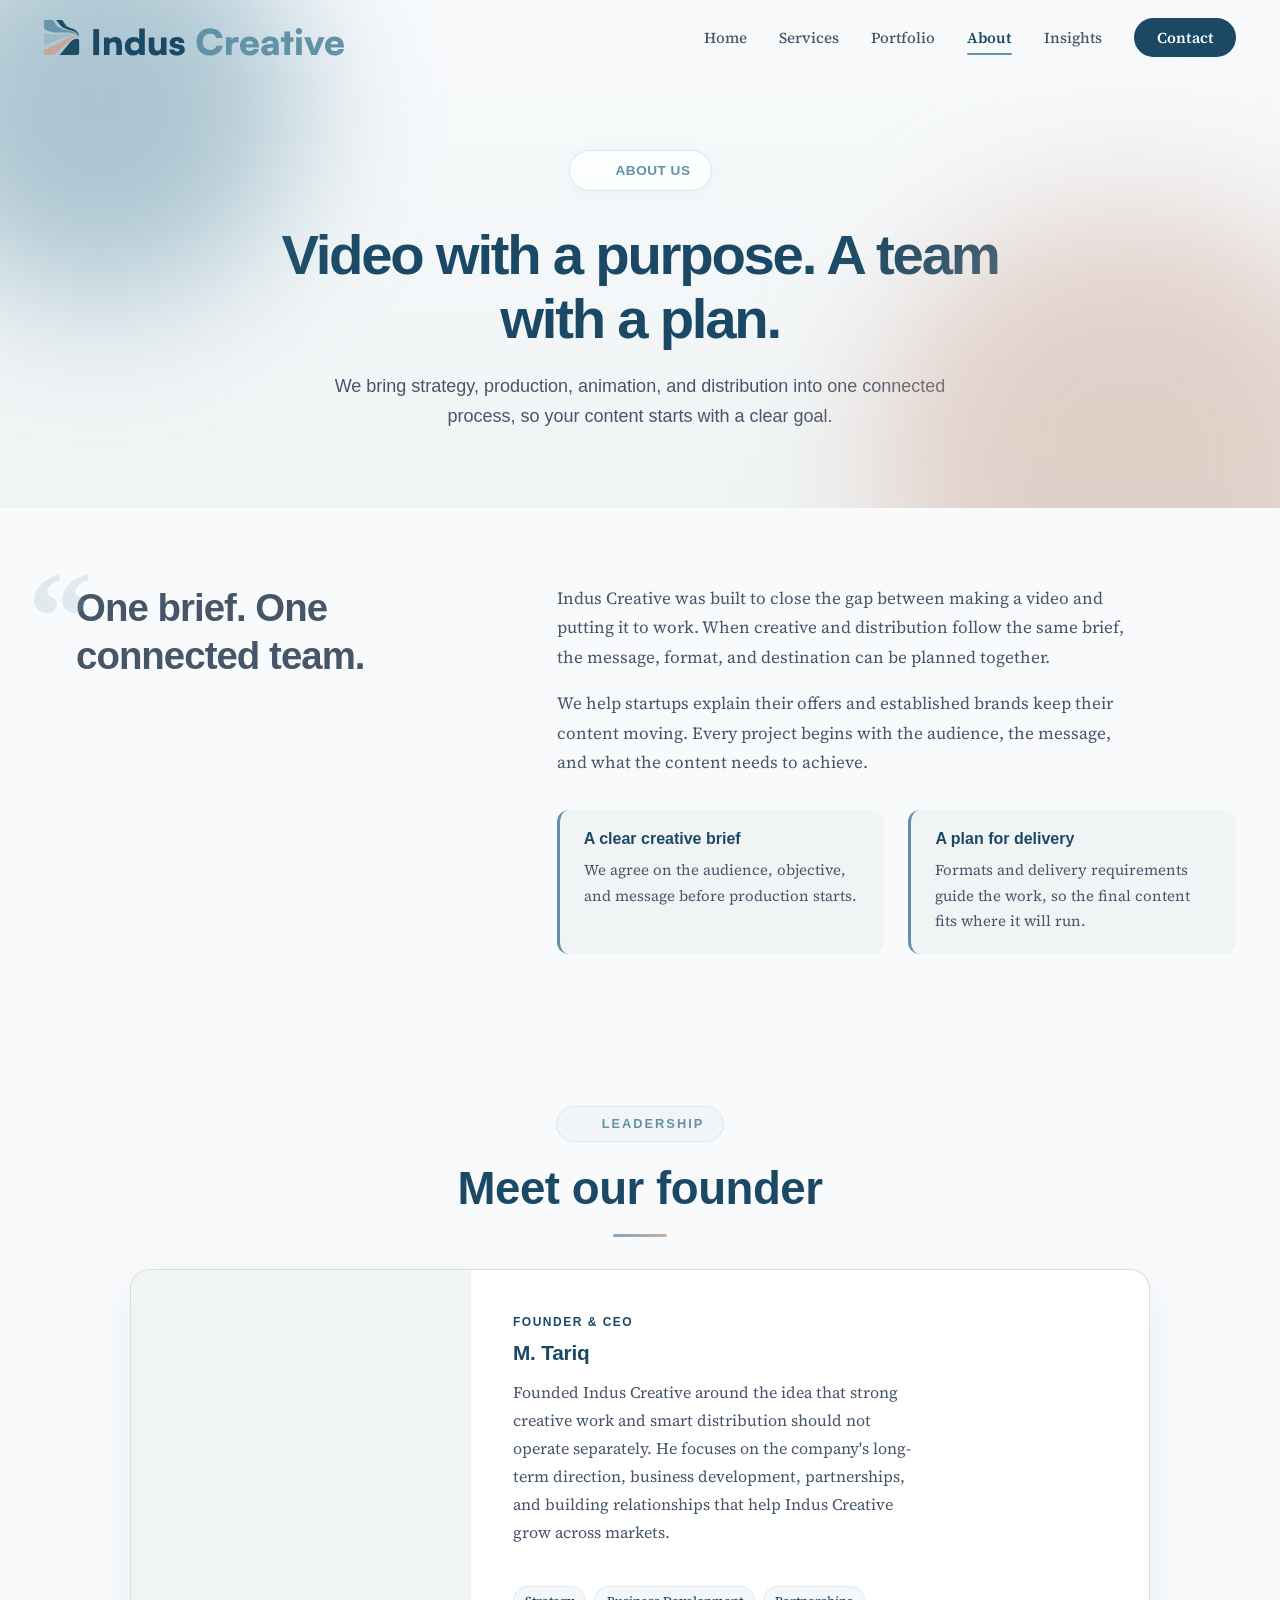
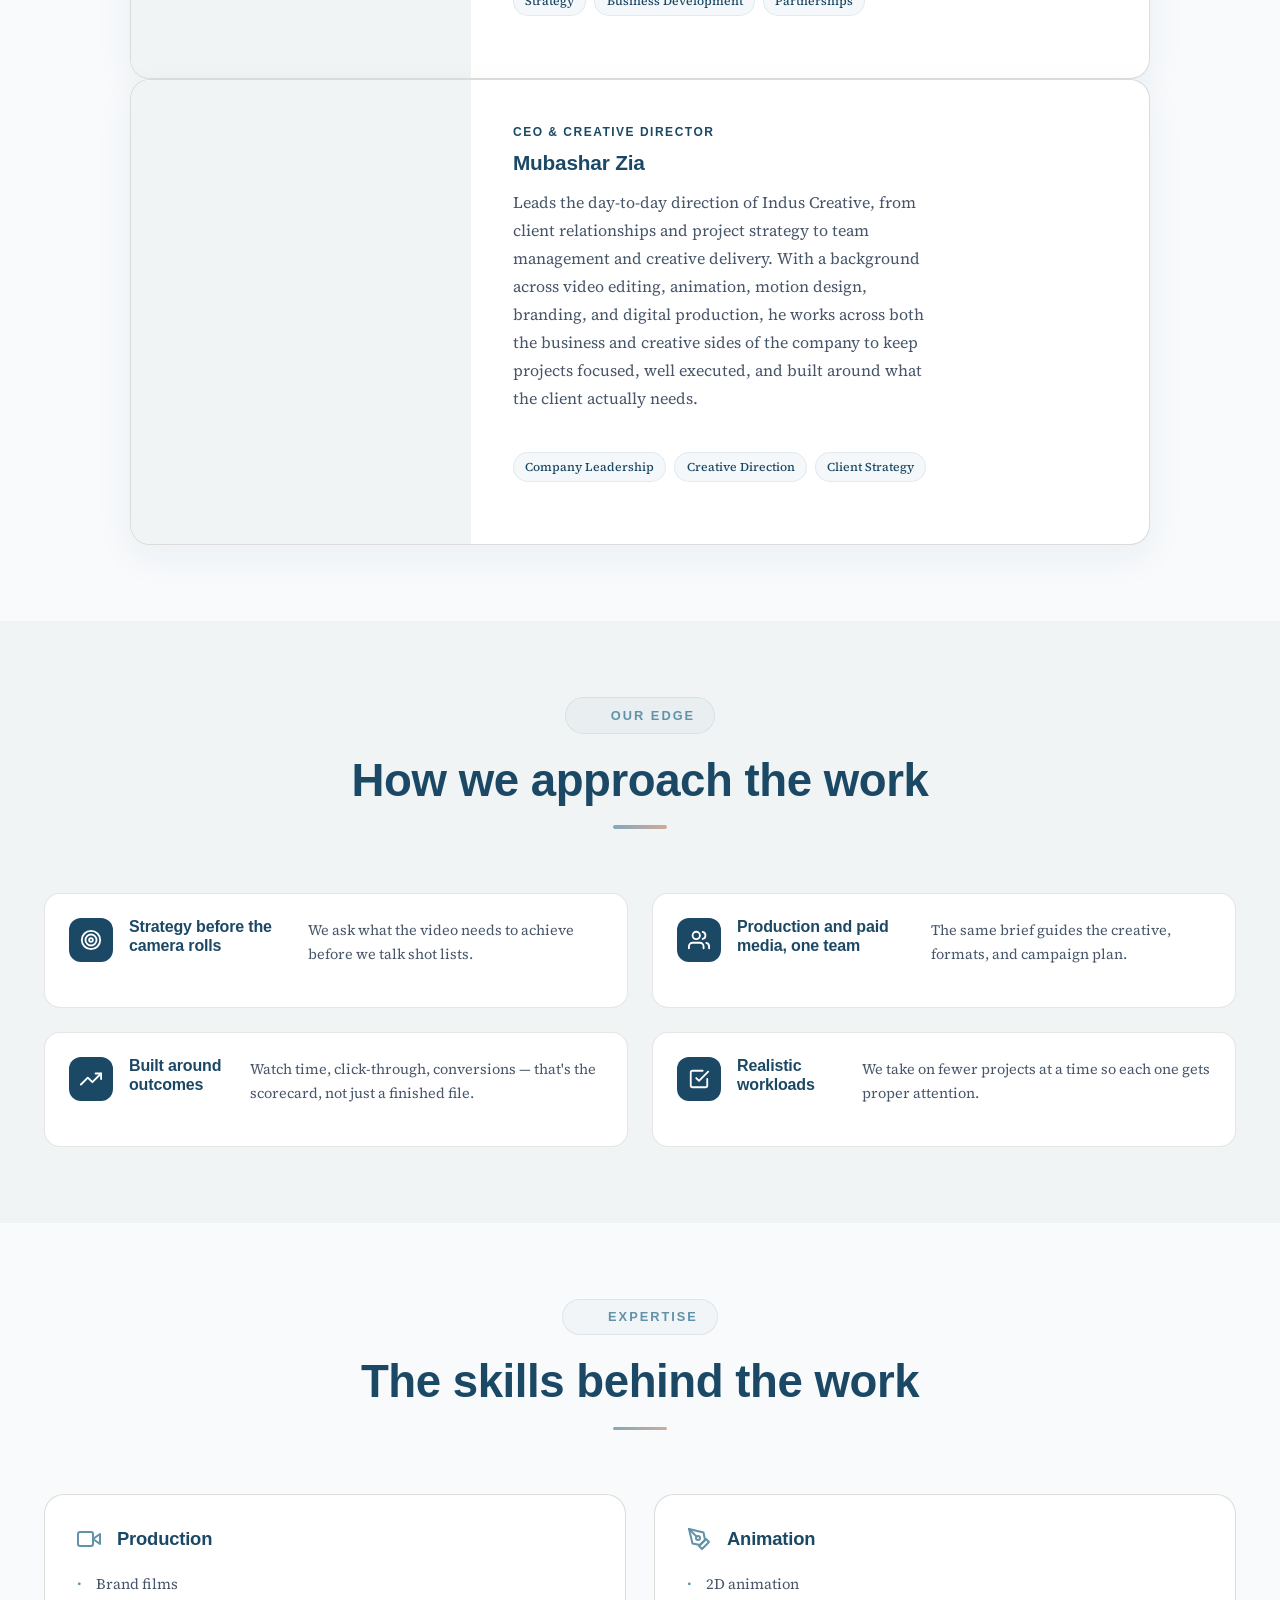
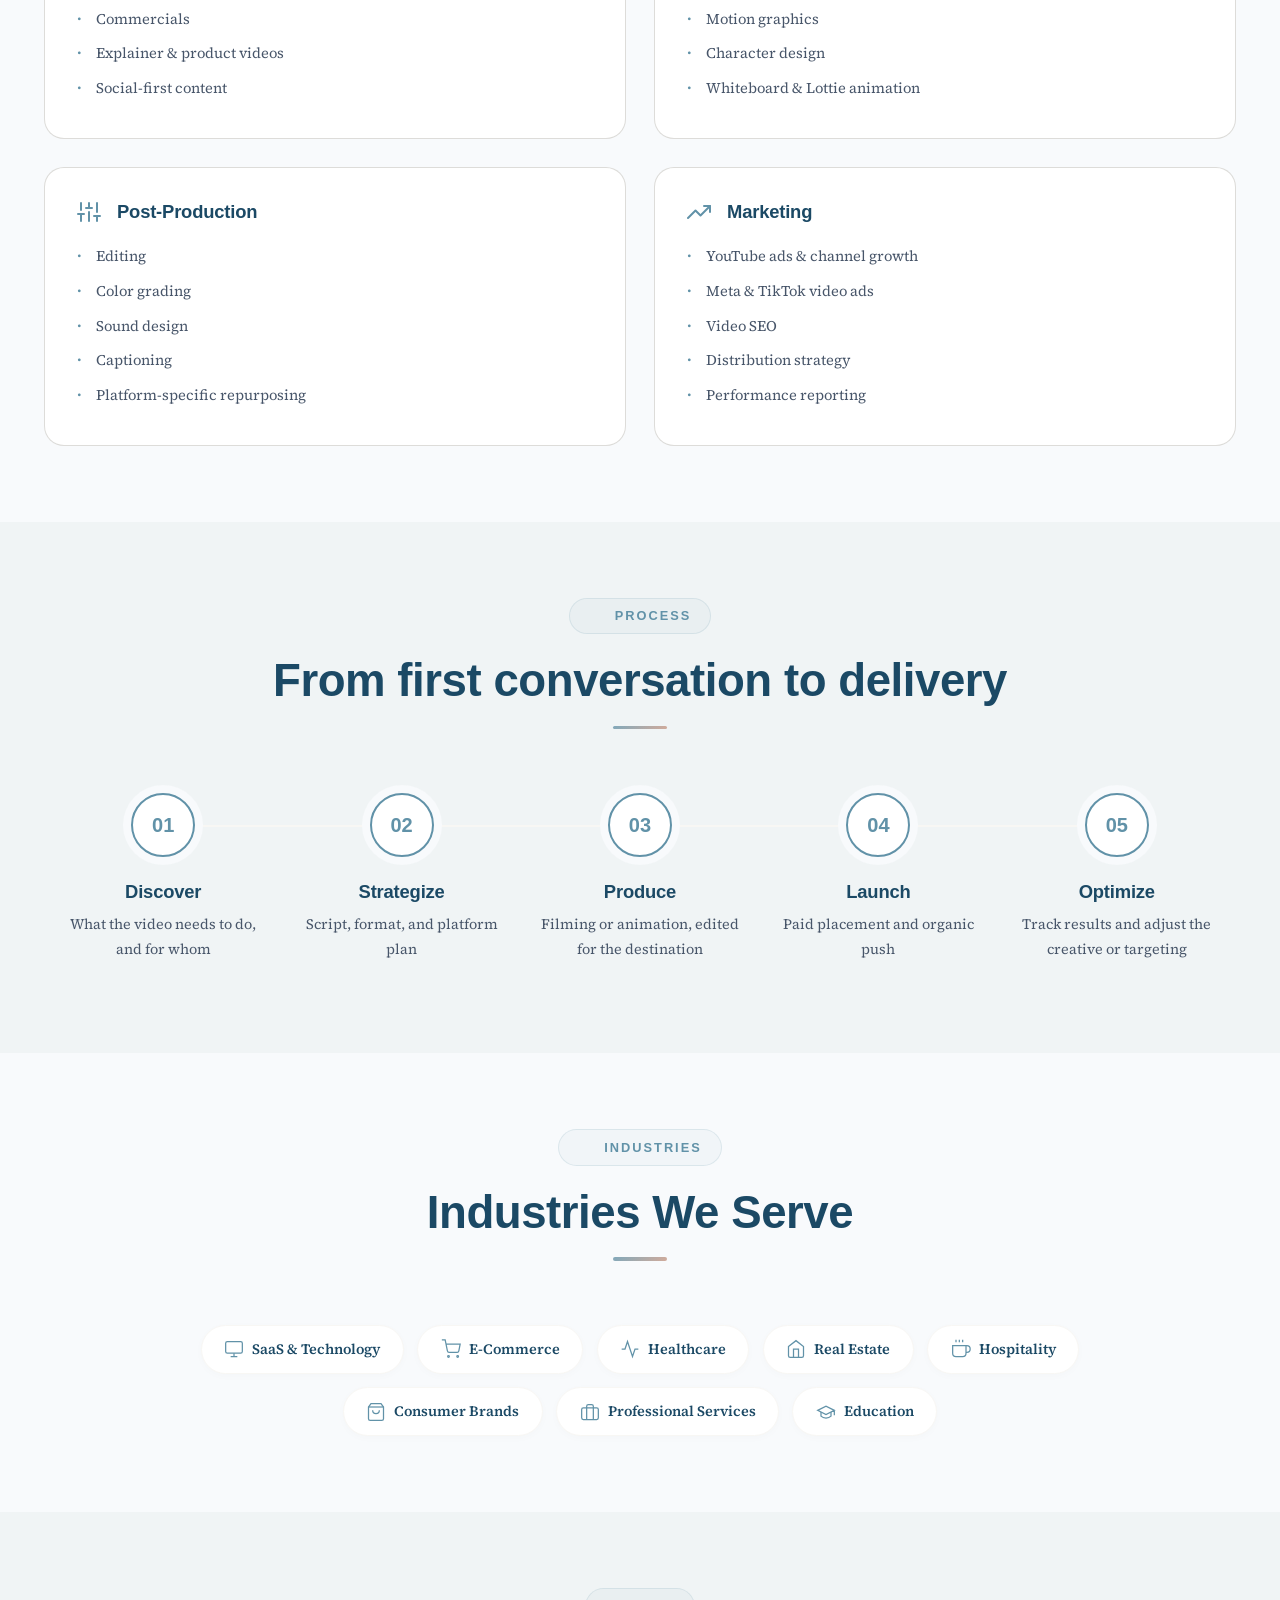
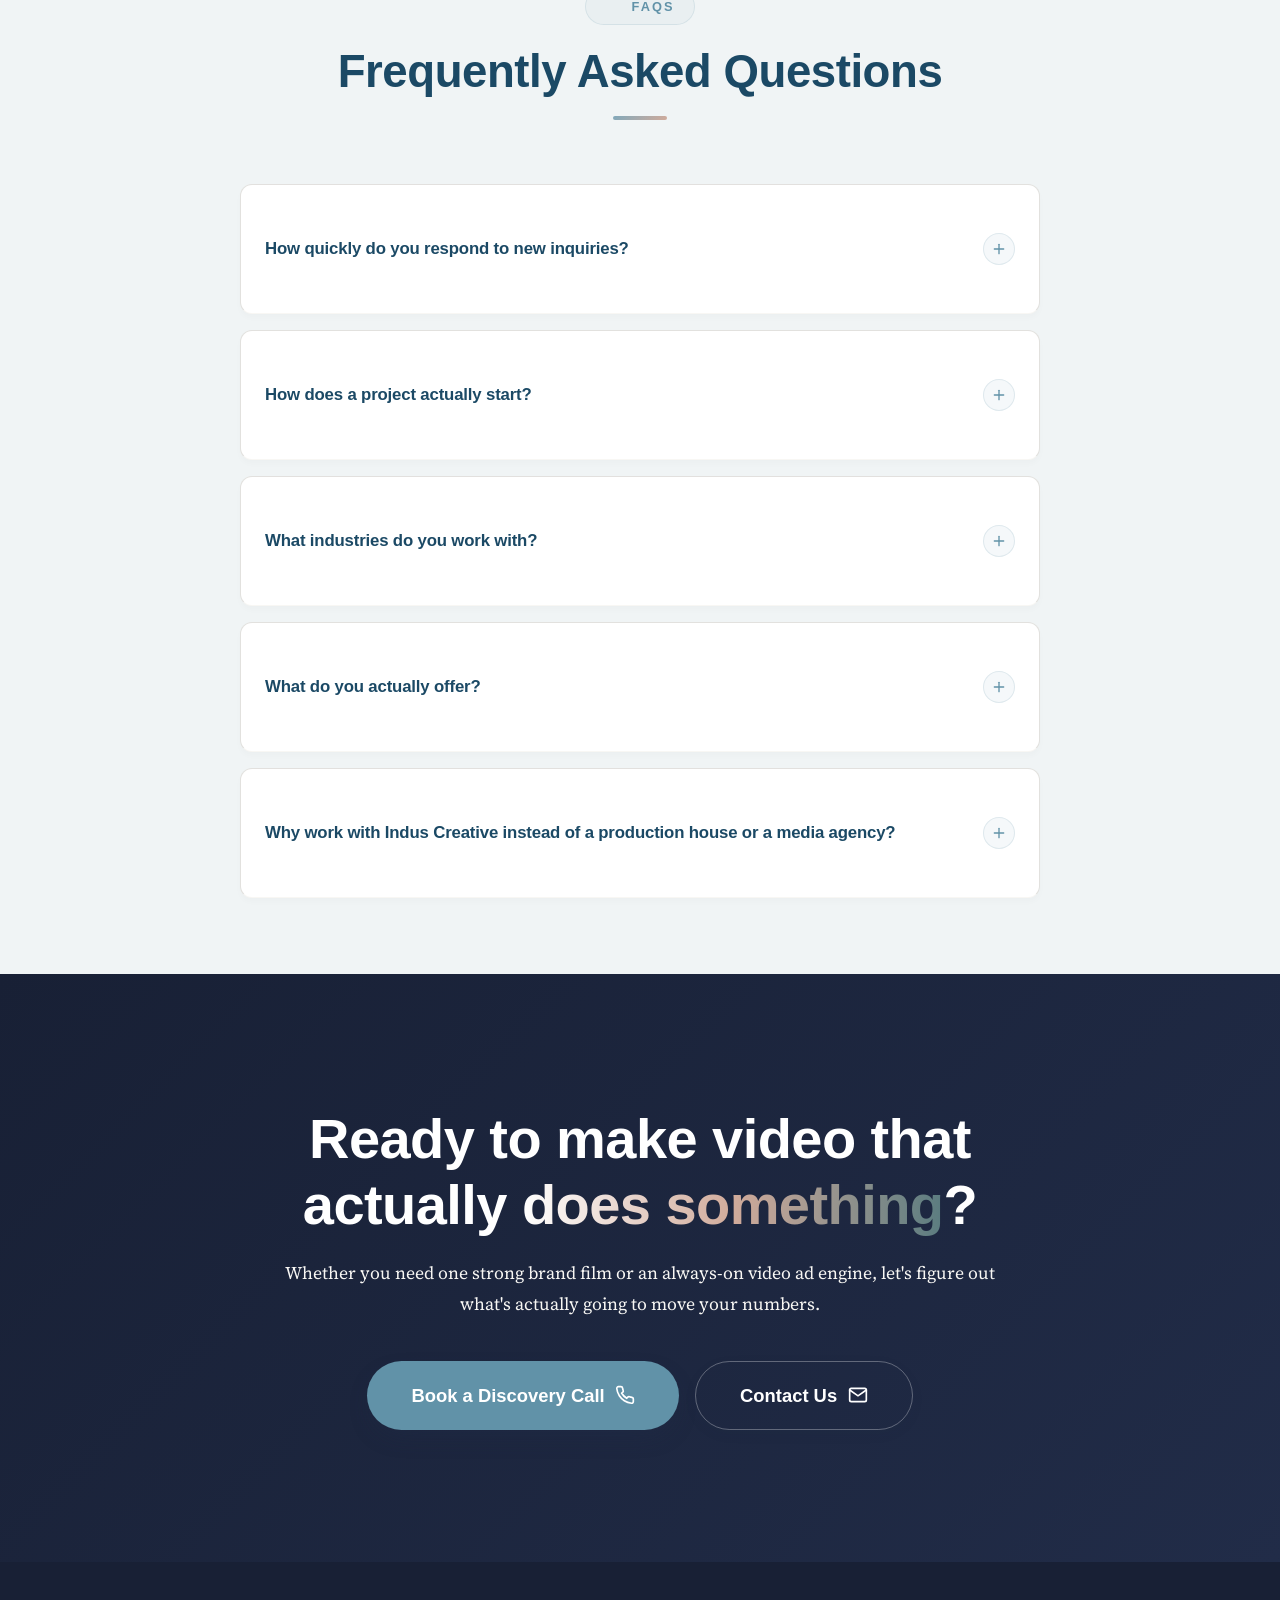
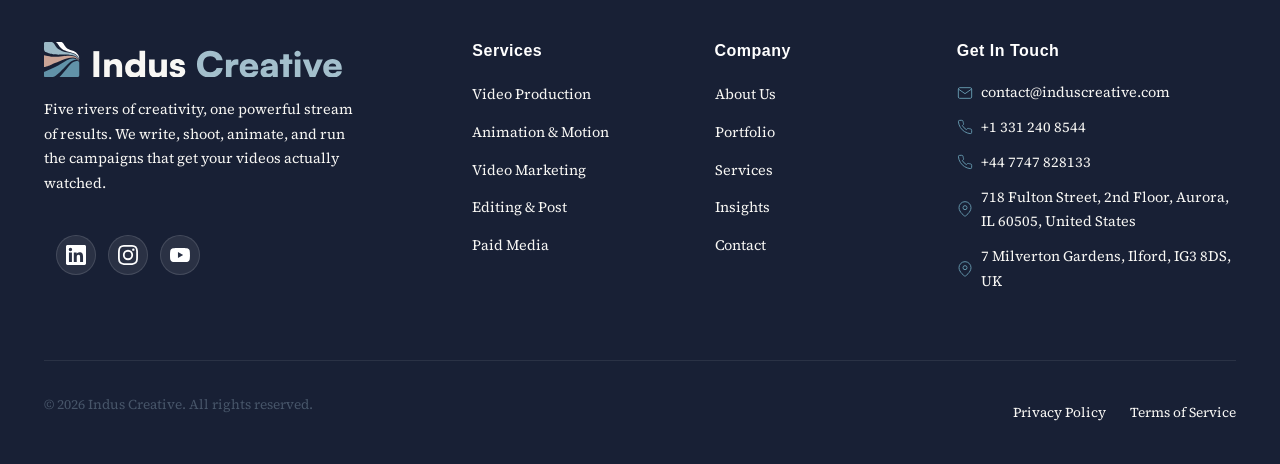
==== AboutIndus.html @ 74a6c064 "Add CEO Mubashar Zia's profile to AboutIndus.html Added a team card for CEO Mubashar Zia with bio an" ====
<!DOCTYPE html>
<html lang="en">
<head>
    <meta charset="UTF-8">
    <meta name="viewport" content="width=device-width, initial-scale=1.0">
    <title>About Us | Indus Creative — Video Marketing Agency</title>
    <meta name="description" content="Meet Indus Creative: the people, approach, and skills behind our video production, animation, and marketing work for global brands.">
    <meta name="robots" content="index, follow">
    <meta property="og:title" content="About Us | Indus Creative — Video Marketing Agency">
    <meta property="og:description" content="Meet Indus Creative: the people, approach, and skills behind our video production, animation, and marketing work for global brands.">
    <meta property="og:type" content="website">
    <meta name="twitter:card" content="summary_large_image">
    <link rel="icon" type="image/svg+xml" href="data:image/svg+xml,%3Csvg id='Layer_2' data-name='Layer 2' xmlns='http://www.w3.org/2000/svg' viewBox='0 0 248 248'%3E%3Cg id='Layer_1-2' data-name='Layer 1'%3E%3Cg%3E%3Cpath d='M0,9.13C0,4.09,4.09,0,9.13,0h44.01s3.26,0,5.81,1.12c4.31,1.89,10.58,6.33,16.79,17.61,6.26,11.37,16.33,23.44,24.46,29.77,7.7,6,37.7,21,69.26,25.3,37.83,6.13,46.91,12.01,56.93,20.25,13.7,11.25,19.37,25.92,21.6,37.39,0,0-9.47-20.86-22.38-28.98s-35.02-11.84-48.03-13.11c-13.01-1.27-65.76-.55-65.76-.55,0,0-25.23,1.12-47.36-2.35-6.67-1.05-20.48-3.49-31.46-7.19-10.87-3.66-14.67-5.46-19.96-8.4-1.87-1.04-12.67-6.46-13.04-18.59V9.13Z' fill='%236795ac'/%3E%3Cpath d='M0,93.11s45.81,11.74,74.77,11.48,82.7-7.83,92.87-7.83,32.35-1.04,53.22,7.83c13.77,5.86,26.44,28.03,27.15,30.9,0,0-17.82-28.03-44.82-26.86s-36.39,4.24-55.17,11.41c-18.78,7.17-96.59,39.46-96.59,39.46,0,0-32.66,13.83-51.42,17.22v-83.61Z' fill='%239bb9c6'/%3E%3Cpath d='M0,210.76s81.29-32.35,113.9-54c32.61-21.65,64.96-38.35,85.04-40.7,20.09-2.35,37.6,8.66,49.06,22.16,0,0-14.36-13.62-28.71-12.48-14.35,1.14-33.52,13.79-44.87,24.23-11.35,10.43-60.78,62.35-75.91,74.09-15.13,11.74-23.73,23.93-50.87,23.93H9.34c-5.16,0-9.34-4.18-9.34-9.34v-27.9Z' fill='%23caa496'/%3E%3Cpath d='M107.9,248h125.84c7.87,0,14.26-6.38,14.26-14.26v-81.68s0-5.39-.33-7.39c-.28-1.7-.73-3.46-1.52-4.84-3.1-4.99-8.58-7.05-17.74-6.55-17.22.78-34.7,14.35-46.7,28.17s-36.52,44.87-50.61,60.26c-14.09,15.39-23.22,26.28-23.22,26.28Z' fill='%231f4b65'/%3E%3Cpath d='M82.87,0h38.85s2.69,0,4.73.97c2.9,1.37,6.88,4.49,11.18,11.53,8.61,14.09,14.35,23.74,21.65,29.48,7.3,5.74,20.74,12.78,37.57,18.52,16.83,5.74,26.22,10.57,36.78,21.65,9.36,9.82,14.36,21.27,14.36,37.3,0,0-3.18-9.92-10.91-19.7-2.87-3.64-8.57-9.54-12.43-12.1-8.89-5.9-7.51-5.06-11.91-6.96-4.98-2.15-11.94-4.16-16.28-5.33-4.58-1.23-13.93-3.01-24.39-6.26-8.21-2.55-17.35-5.5-23.74-8.61-7.45-3.63-24.26-10-37.7-27.5C97.2,15.5,94.09,7.94,82.87,0Z' fill='%231f4b65'/%3E%3C/g%3E%3C/g%3E%3C/svg%3E">    <link rel="preconnect" href="https://fonts.googleapis.com">
    <link rel="preconnect" href="https://fonts.googleapis.com">
    <link rel="preconnect" href="https://fonts.gstatic.com" crossorigin>
    <link href="https://fonts.googleapis.com/css2?family=Source+Serif+4:ital,opsz,wght@0,8..60,200..900;1,8..60,200..900&display=swap" rel="stylesheet">    
    <link href="https://api.fontshare.com/v2/css?f[]=satoshi@400,500,700,900&display=swap" rel="stylesheet">
    <link rel="stylesheet" href="style.css">
</head>
<body class="ic-brand ic-page-aboutindus">

    <!-- ═══════════════════════════════════════════ NAVBAR ═══════════════════════════════════════════ -->
    <nav class="navbar" id="navbar">
        <div class="nav-container">
                    <div class="logo-container">
            <a href="https://induscreative.com" class="nav-logo" id="nav-logo">
<?xml version="1.0" encoding="UTF-8"?>
<svg id="Layer_2" data-name="Layer 2" xmlns="http://www.w3.org/2000/svg" viewBox="0 0 1254.74 148.85" style=" width: 100%"; >
  <g id="Layer_1-2" data-name="Layer 1">
    <g>
      <g>
        <path d="M230.35,146.9h-24.48V38.12h24.48v108.78Z" fill="#1b4965"/>
        <path d="M250.75,146.9v-73.5h21.91l1.51,7.64c4.68-6.32,13.3-10,23.12-10,17.98,0,28.41,11.17,28.41,30.43v45.42h-23.27v-39.98c0-9.26-5.29-15.29-13.3-15.29-9.22,0-15.11,5.88-15.11,14.99v40.28h-23.27Z" fill="#1b4965"/>
        <path d="M338.24,110.59c0-23.37,14.36-39.54,37.32-39.54,9.37,0,18.28,3.67,22.67,9.11v-44.1h23.27v110.84h-21.91l-1.21-9.41c-4.08,6.76-13.45,11.32-24.33,11.32-21.76,0-35.81-14.99-35.81-38.22ZM398.08,109.71c0-11.03-7.56-18.38-18.44-18.38s-17.98,7.5-17.98,18.38,6.95,18.38,17.98,18.38,18.44-7.35,18.44-18.38Z" fill="#1b4965"/>
        <path d="M512.47,73.4v73.5h-21.91l-1.51-8.23c-4.68,6.03-14.05,10.14-23.12,10.14-17.23,0-27.8-11.17-27.8-29.25v-46.16h23.27v37.93c0,12.05,4.23,17.35,13.75,17.35s14.05-5,14.05-17.05v-38.22h23.27Z" fill="#1b4965"/>
        <path d="M545.11,123.67c.3,5.15,4.23,8.23,11.33,8.23s10.58-2.5,10.58-6.32c0-2.21-1.21-4.56-6.8-5.73l-13.9-2.94c-13.9-2.94-20.7-8.82-20.7-21.76,0-15.29,13.45-24.11,31.58-24.11s29.77,10,29.77,24.84h-22.06c0-5-3.17-8.38-8.76-8.38-5.29,0-8.61,2.65-8.61,6.62,0,3.38,2.87,5.29,8.16,6.47l14.05,2.94c12.39,2.65,19.19,8.23,19.19,19.99,0,15.73-13.75,25.28-33.39,25.28s-32.49-10.29-32.49-25.14h22.06Z" fill="#1b4965"/>
        <path d="M637.86,91.51c0-34.67,22.68-57.49,56.78-57.49,28.54,0,49.07,15.91,52.62,40.83h-26.38c-3.39-11.11-13.12-17.41-26.85-17.41-18.52,0-29.78,12.76-29.78,33.92s11.42,33.92,29.78,33.92c14.04,0,24.38-6.75,27.46-17.71h25.92c-4.01,24.77-25.3,41.13-53.85,41.13-34.25,0-55.7-22.06-55.7-57.19Z" fill="#6192a8"/>
        <path d="M814.22,93.61h-7.56c-13.58,0-21.76,5.85-21.76,20.71v32.57h-23.76v-74.9h22.37l1.23,11.11c3.24-7.35,10.03-12.31,20.37-12.31,2.78,0,5.86.3,9.1,1.05v21.76Z" fill="#6192a8"/>
        <path d="M819.77,109.22c0-23.42,16.2-39.78,39.5-39.78s39.35,15.46,39.35,39.93v5.85l-56.01.3c1.39,9.91,7.1,14.56,17.59,14.56,8.95,0,15.28-3.15,16.97-8.56h21.76c-2.78,16.66-18.05,27.32-39.19,27.32-23.3,0-39.96-16.51-39.96-39.63ZM842.92,101.27h32.09c0-7.96-6.02-13.06-15.58-13.06s-14.66,4.05-16.51,13.06Z" fill="#6192a8"/>
        <path d="M908.65,124.83c0-13.81,10.03-22.37,28.54-23.72l21.6-1.65v-1.2c0-7.35-4.63-11.26-13.12-11.26-10.03,0-15.43,3.75-15.43,10.51h-19.75c0-16.96,14.35-28.07,36.41-28.07s35.03,12.16,35.03,33.62v43.83h-20.98l-1.54-9.91c-2.47,6.9-12.65,11.86-24.22,11.86-16.36,0-26.54-9.31-26.54-24.02ZM958.95,118.83v-4.05l-12.04,1.05c-10.34.9-14.04,3.15-14.04,7.96,0,5.4,3.39,7.96,10.65,7.96,9.1,0,15.43-4.35,15.43-12.91Z" fill="#6192a8"/>
        <path d="M1005.55,146.9v-55.84h-14.66v-19.21h14.66v-23.27h23.76v23.27h14.66v19.21h-14.66v55.84h-23.76Z" fill="#6192a8"/>
        <path d="M1052.76,46.93c0-7.36,6.02-13.06,13.58-13.06s13.42,5.7,13.42,13.06-6.02,13.21-13.42,13.21-13.58-5.85-13.58-13.21ZM1054.62,71.85h23.76v75.05h-23.76v-75.05Z" fill="#6192a8"/>
        <path d="M1088.1,71.85h25.61l9.41,26.27c3.86,10.96,6.94,20.41,7.56,23.87.93-4.35,4.32-14.11,8.18-23.87l10.34-26.27h24.69l-32.25,75.05h-23.45l-30.09-75.05Z" fill="#6192a8"/>
        <path d="M1175.58,109.22c0-23.42,16.2-39.78,39.5-39.78s39.35,15.46,39.35,39.93v5.85l-56.01.3c1.39,9.91,7.1,14.56,17.59,14.56,8.95,0,15.28-3.15,16.97-8.56h21.76c-2.78,16.66-18.05,27.32-39.19,27.32-23.3,0-39.96-16.51-39.96-39.63ZM1198.73,101.27h32.09c0-7.96-6.02-13.06-15.58-13.06s-14.66,4.05-16.51,13.06Z" fill="#6192a8"/>
      </g>
      <g>
        <path d="M0,5.41C0,2.42,2.42,0,5.41,0h26.07s1.93,0,3.44.66c2.55,1.12,6.27,3.75,9.94,10.43,3.71,6.74,9.67,13.88,14.49,17.63,4.56,3.55,22.33,12.44,41.02,14.99,22.41,3.63,27.78,7.12,33.72,11.99,8.11,6.66,11.47,15.36,12.8,22.15,0,0-5.61-12.35-13.26-17.16-7.65-4.81-20.74-7.01-28.45-7.76s-38.95-.33-38.95-.33c0,0-14.95.66-28.05-1.39-3.95-.62-12.13-2.07-18.64-4.26-6.44-2.17-8.69-3.23-11.82-4.98-1.11-.62-7.51-3.82-7.72-11.01V5.41Z" fill="#6795ac"/>
        <path d="M0,55.15s27.13,6.95,44.29,6.8c17.15-.15,48.98-4.64,55.01-4.64s19.16-.62,31.52,4.64c8.16,3.47,15.66,16.6,16.08,18.3,0,0-10.56-16.6-26.55-15.91-15.99.7-21.56,2.51-32.68,6.76-11.13,4.25-57.21,23.37-57.21,23.37,0,0-19.35,8.19-30.46,10.2v-49.52Z" fill="#9bb9c6"/>
        <path d="M0,124.84s48.15-19.16,67.46-31.99c19.31-12.83,38.48-22.71,50.37-24.1,11.9-1.39,22.27,5.13,29.06,13.13,0,0-8.51-8.07-17.01-7.39-8.5.68-19.86,8.17-26.58,14.35-6.72,6.18-36,36.93-44.97,43.88-8.96,6.95-14.05,14.18-30.13,14.18H5.53c-3.06,0-5.53-2.48-5.53-5.53v-16.53Z" fill="#caa496"/>
        <path d="M63.91,146.9h74.54c4.66,0,8.45-3.78,8.45-8.45v-48.38s0-3.19-.19-4.37c-.16-1.01-.44-2.05-.9-2.87-1.83-2.96-5.08-4.18-10.51-3.88-10.2.46-20.55,8.5-27.66,16.69-7.11,8.19-21.63,26.58-29.98,35.69-8.34,9.12-13.75,15.57-13.75,15.57Z" fill="#1f4b65"/>
        <path d="M49.09,0h23.01s1.59,0,2.8.57c1.72.81,4.08,2.66,6.63,6.83,5.1,8.34,8.5,14.06,12.83,17.46,4.33,3.4,12.28,7.57,22.25,10.97,9.97,3.4,15.53,6.26,21.79,12.83,5.54,5.82,8.51,12.6,8.51,22.1,0,0-1.88-5.88-6.46-11.67-1.7-2.15-5.08-5.65-7.37-7.17-5.27-3.49-4.45-3-7.06-4.12-2.95-1.27-7.07-2.47-9.64-3.16-2.72-.73-8.25-1.78-14.45-3.71-4.86-1.51-10.28-3.26-14.06-5.1-4.41-2.15-14.37-5.92-22.33-16.29-7.96-10.37-9.8-14.84-16.45-19.55Z" fill="#1f4b65"/>
      </g>
    </g>
  </g>
</svg>
</div>
            <ul class="nav-links" id="nav-links">
                <li><a href="./" class="nav-link">Home</a></li>
                <li><a href="./Services" class="nav-link">Services</a></li>
                <li><a href="./Portfolio" class="nav-link">Portfolio</a></li>
                <li><a href="./aboutIndus" class="nav-link active">About</a></li>
                <li><a href="./insights" class="nav-link">Insights</a></li>
                <li><a href="./Contact" class="nav-link nav-link-cta">Contact</a></li>
            </ul>
            <button class="hamburger" id="hamburger" aria-label="Toggle navigation menu">
                <span></span>
                <span></span>
                <span></span>
            </button>
        </div>
    </nav>

 <!-- ═══════════════════════════════════════════ PAGE HERO ═══════════════════════════════════════════ -->
    <section class="page-hero">
        <div class="page-hero-orb"></div>
        <div class="page-hero-orb"></div>
        <div class="container animate-on-scroll fade-in-up">
            <div class="hero-badge">
                <span class="badge-dot"></span>
                About Us
            </div>
            <h1 class="hero-title">
                Video with a purpose. A team with a plan.
            </h1>
            <p class="about-intro">We bring strategy, production, animation, and distribution into one connected process, so your content starts with a clear goal.</p>
        </div>
    </section>

    <!-- ═══════════════════════════════════════════ ORIGIN STORY ═══════════════════════════════════════════ -->
    <section class="content-section animate-on-scroll fade-in-up">
        <div class="container">
            <div class="about-story-grid">
                <div class="about-pull-quote">
                    <span class="pull-quote-mark">&ldquo;</span>
                    <p>One brief. One connected team.</p>
                </div>
                <div class="about-story">
                    <p>Indus Creative was built to close the gap between making a video and putting it to work. When creative and distribution follow the same brief, the message, format, and destination can be planned together.</p>
                    <p>We help startups explain their offers and established brands keep their content moving. Every project begins with the audience, the message, and what the content needs to achieve.</p>
                    <div class="about-goals">
                        <div class="about-goal-item">
                            <h4>A clear creative brief</h4>
                            <p>We agree on the audience, objective, and message before production starts.</p>
                        </div>
                        <div class="about-goal-item">
                            <h4>A plan for delivery</h4>
                            <p>Formats and delivery requirements guide the work, so the final content fits where it will run.</p>
                        </div>
                    </div>
                </div>
            </div>
        </div>
    </section>
<!-- ═══════════════════════════════════════════ TEAM SECTION ═══════════════════════════════════════════ -->
    <section class="content-section about-leadership">
        <div class="container animate-on-scroll fade-in-up">
            <div class="section-header"><div class="section-tag">Leadership</div>
            <h2 class="section-title">Meet our founder</h2></div>
            
            <div class="team-grid">
                <!--FOUNDER -->
                <div class="team-card team-card--featured animate-on-scroll fade-in-up">
                    <div class="team-card-photo" style=" background-position: center; background-image: url('https://qfsv6teep8cemfyl.public.blob.vercel-storage.com/Tariq.jpeg'); background-size: cover;">
                    </div>
                    <div class="team-card-body">
                        <div class="team-card-role">Founder & CEO</div>
                        <h3 class="team-card-name">M. Tariq</h3>
                        <p class="team-card-bio">Founded Indus Creative around the idea that strong creative work and smart distribution should not operate separately. He focuses on the company's long-term direction, business development, partnerships, and building relationships that help Indus Creative grow across markets.</p>
                        <div class="team-card-tags">
                            <span class="team-card-tag">Strategy</span>
                            <span class="team-card-tag">Business Development</span>
                            <span class="team-card-tag">Partnerships</span>
                        </div>
                    </div>
                </div>
            </div>
                        <div class="team-grid">
                <!--CEO -->
                <div class="team-card team-card--featured animate-on-scroll fade-in-up">
                    <div class="team-card-photo" style=" background-position: center; background-image: url('https://t0mcq6mtlpjkioym.public.blob.vercel-storage.com/mubi%20profile%203.jpg.jpeg'); background-size: cover;">
                    </div>
                    <div class="team-card-body">
                        <div class="team-card-role">CEO & Creative Director</div>
                        <h3 class="team-card-name">Mubashar Zia</h3>
                        <p class="team-card-bio">Leads the day-to-day direction of Indus Creative, from client relationships and project strategy to team management and creative delivery. With a background across video editing, animation, motion design, branding, and digital production, he works across both the business and creative sides of the company to keep projects focused, well executed, and built around what the client actually needs.</p>
                        <div class="team-card-tags">
                            <span class="team-card-tag">Company Leadership</span>
                            <span class="team-card-tag">Creative Direction</span>
                            <span class="team-card-tag">Client Strategy</span>
                        </div>
                    </div>
                </div>
            </div>
        </div>
    </section>
    <!-- ═══════════════════════════════════════════ WHAT SETS US APART ═══════════════════════════════════════════ -->
    <section class="content-section content-section--alt animate-on-scroll fade-in-up">
        <div class="container">
            <div class="section-header">
                <span class="section-tag">Our Edge</span>
                <h2 class="section-title">How we approach the work</h2>
            </div>
            <div class="diff-grid">
                <div class="diff-item">
                    <div class="diff-icon">
                        <svg width="22" height="22" viewBox="0 0 24 24" fill="none" stroke="#fff" stroke-width="2" stroke-linecap="round" stroke-linejoin="round">
                            <circle cx="12" cy="12" r="10"/><circle cx="12" cy="12" r="6"/><circle cx="12" cy="12" r="2"/>
                        </svg>
                    </div>
                    <h3 class="diff-title">Strategy before the camera rolls</h3>
                    <p class="diff-desc">We ask what the video needs to achieve before we talk shot lists.</p>
                </div>
                <div class="diff-item">
                    <div class="diff-icon">
                        <svg width="22" height="22" viewBox="0 0 24 24" fill="none" stroke="#fff" stroke-width="2" stroke-linecap="round" stroke-linejoin="round">
                            <path d="M17 21v-2a4 4 0 0 0-4-4H5a4 4 0 0 0-4 4v2"/><circle cx="9" cy="7" r="4"/><path d="M23 21v-2a4 4 0 0 0-3-3.87"/><path d="M16 3.13a4 4 0 0 1 0 7.75"/>
                        </svg>
                    </div>
                    <h3 class="diff-title">Production and paid media, one team</h3>
                    <p class="diff-desc">The same brief guides the creative, formats, and campaign plan.</p>
                </div>
                <div class="diff-item">
                    <div class="diff-icon">
                        <svg width="22" height="22" viewBox="0 0 24 24" fill="none" stroke="#fff" stroke-width="2" stroke-linecap="round" stroke-linejoin="round">
                            <polyline points="23 6 13.5 15.5 8.5 10.5 1 18"/><polyline points="17 6 23 6 23 12"/>
                        </svg>
                    </div>
                    <h3 class="diff-title">Built around outcomes</h3>
                    <p class="diff-desc">Watch time, click-through, conversions — that's the scorecard, not just a finished file.</p>
                </div>
                <div class="diff-item">
                    <div class="diff-icon">
                        <svg width="22" height="22" viewBox="0 0 24 24" fill="none" stroke="#fff" stroke-width="2" stroke-linecap="round" stroke-linejoin="round">
                            <polyline points="9 11 12 14 22 4"/><path d="M21 12v7a2 2 0 0 1-2 2H5a2 2 0 0 1-2-2V5a2 2 0 0 1 2-2h11"/>
                        </svg>
                    </div>
                    <h3 class="diff-title">Realistic workloads</h3>
                    <p class="diff-desc">We take on fewer projects at a time so each one gets proper attention.</p>
                </div>
            </div>
        </div>
    </section>

    <!-- ═══════════════════════════════════════════ EXPERIENCE AREAS ═══════════════════════════════════════════ -->
    <section class="content-section animate-on-scroll fade-in-up">
        <div class="container">
            <div class="section-header">
                <span class="section-tag">Expertise</span>
                <h2 class="section-title">The skills behind the work</h2>
            </div>
            <div class="experience-grid">
                <div class="experience-card">
                    <h3 class="experience-card-title">
                        <svg width="24" height="24" viewBox="0 0 24 24" fill="none" stroke="currentColor" stroke-width="2" stroke-linecap="round" stroke-linejoin="round" style="color: var(--c-teal); margin-right: 0.5rem;"><path d="M23 7l-7 5 7 5V7z"/><rect x="1" y="5" width="15" height="14" rx="2" ry="2"/></svg>
                        Production
                    </h3>
                    <ul class="experience-card-list">
                        <li>Brand films</li>
                        <li>Commercials</li>
                        <li>Explainer & product videos</li>
                        <li>Social-first content</li>
                    </ul>
                </div>
                <div class="experience-card">
                    <h3 class="experience-card-title">
                        <svg width="24" height="24" viewBox="0 0 24 24" fill="none" stroke="currentColor" stroke-width="2" stroke-linecap="round" stroke-linejoin="round" style="color: var(--c-teal); margin-right: 0.5rem;"><path d="M12 19l7-7 3 3-7 7-3-3z"/><path d="M18 13l-1.5-7.5L2 2l3.5 14.5L13 18l5-5z"/><path d="M2 2l7.586 7.586"/><circle cx="11" cy="11" r="2"/></svg>
                        Animation
                    </h3>
                    <ul class="experience-card-list">
                        <li>2D animation</li>
                        <li>Motion graphics</li>
                        <li>Character design</li>
                        <li>Whiteboard & Lottie animation</li>
                    </ul>
                </div>
                <div class="experience-card">
                    <h3 class="experience-card-title">
                        <svg width="24" height="24" viewBox="0 0 24 24" fill="none" stroke="currentColor" stroke-width="2" stroke-linecap="round" stroke-linejoin="round" style="color: var(--c-teal); margin-right: 0.5rem;"><line x1="4" y1="21" x2="4" y2="14"/><line x1="4" y1="10" x2="4" y2="3"/><line x1="12" y1="21" x2="12" y2="12"/><line x1="12" y1="8" x2="12" y2="3"/><line x1="20" y1="21" x2="20" y2="16"/><line x1="20" y1="12" x2="20" y2="3"/><line x1="1" y1="14" x2="7" y2="14"/><line x1="9" y1="8" x2="15" y2="8"/><line x1="17" y1="16" x2="23" y2="16"/></svg>
                        Post-Production
                    </h3>
                    <ul class="experience-card-list">
                        <li>Editing</li>
                        <li>Color grading</li>
                        <li>Sound design</li>
                        <li>Captioning</li>
                        <li>Platform-specific repurposing</li>
                    </ul>
                </div>
                <div class="experience-card">
                    <h3 class="experience-card-title">
                        <svg width="24" height="24" viewBox="0 0 24 24" fill="none" stroke="currentColor" stroke-width="2" stroke-linecap="round" stroke-linejoin="round" style="color: var(--c-teal); margin-right: 0.5rem;"><polyline points="23 6 13.5 15.5 8.5 10.5 1 18"/><polyline points="17 6 23 6 23 12"/></svg>
                        Marketing
                    </h3>
                    <ul class="experience-card-list">
                        <li>YouTube ads & channel growth</li>
                        <li>Meta & TikTok video ads</li>
                        <li>Video SEO</li>
                        <li>Distribution strategy</li>
                        <li>Performance reporting</li>
                    </ul>
                </div>
            </div>
        </div>
    </section>

    <!-- ═══════════════════════════════════════════ PROCESS ═══════════════════════════════════════════ -->
    <section class="content-section content-section--alt animate-on-scroll fade-in-up">
        <div class="container">
            <div class="section-header">
                <span class="section-tag">Process</span>
                <h2 class="section-title">From first conversation to delivery</h2>
            </div>
            <div class="process-timeline process-timeline--5 stagger-children">
                <div class="process-step">
                    <div class="step-number-wrap">
                        <span class="step-number">01</span>
                        <div class="step-line"></div>
                    </div>
                    <div class="step-content">
                        <h3 class="step-title">Discover</h3>
                        <p class="step-desc">What the video needs to do, and for whom</p>
                    </div>
                </div>
                <div class="process-step">
                    <div class="step-number-wrap">
                        <span class="step-number">02</span>
                        <div class="step-line"></div>
                    </div>
                    <div class="step-content">
                        <h3 class="step-title">Strategize</h3>
                        <p class="step-desc">Script, format, and platform plan</p>
                    </div>
                </div>
                <div class="process-step">
                    <div class="step-number-wrap">
                        <span class="step-number">03</span>
                        <div class="step-line"></div>
                    </div>
                    <div class="step-content">
                        <h3 class="step-title">Produce</h3>
                        <p class="step-desc">Filming or animation, edited for the destination</p>
                    </div>
                </div>
                <div class="process-step">
                    <div class="step-number-wrap">
                        <span class="step-number">04</span>
                        <div class="step-line"></div>
                    </div>
                    <div class="step-content">
                        <h3 class="step-title">Launch</h3>
                        <p class="step-desc">Paid placement and organic push</p>
                    </div>
                </div>
                <div class="process-step">
                    <div class="step-number-wrap">
                        <span class="step-number">05</span>
                    </div>
                    <div class="step-content">
                        <h3 class="step-title">Optimize</h3>
                        <p class="step-desc">Track results and adjust the creative or targeting</p>
                    </div>
                </div>
            </div>
        </div>
    </section>

    <!-- ═══════════════════════════════════════════ INDUSTRIES ═══════════════════════════════════════════ -->
    <section class="content-section animate-on-scroll fade-in-up">
        <div class="container">
            <div class="section-header">
                <span class="section-tag">Industries</span>
                <h2 class="section-title">Industries We Serve</h2>
            </div>
            <div class="industries-grid">
                <div class="industry-tag">
                    <svg width="20" height="20" viewBox="0 0 24 24" fill="none" stroke="currentColor" stroke-width="1.5"><rect x="2" y="3" width="20" height="14" rx="2"/><path d="M8 21h8M12 17v4"/></svg>
                    SaaS & Technology
                </div>
                <div class="industry-tag">
                    <svg width="20" height="20" viewBox="0 0 24 24" fill="none" stroke="currentColor" stroke-width="1.5"><circle cx="9" cy="21" r="1"/><circle cx="20" cy="21" r="1"/><path d="M1 1h4l2.68 13.39a2 2 0 0 0 2 1.61h9.72a2 2 0 0 0 2-1.61L23 6H6"/></svg>
                    E-Commerce
                </div>
                <div class="industry-tag">
                    <svg width="20" height="20" viewBox="0 0 24 24" fill="none" stroke="currentColor" stroke-width="1.5"><path d="M22 12h-4l-3 9L9 3l-3 9H2"/></svg>
                    Healthcare
                </div>
                <div class="industry-tag">
                    <svg width="20" height="20" viewBox="0 0 24 24" fill="none" stroke="currentColor" stroke-width="1.5"><path d="M3 9l9-7 9 7v11a2 2 0 0 1-2 2H5a2 2 0 0 1-2-2z"/><path d="M9 22V12h6v10"/></svg>
                    Real Estate
                </div>
                <div class="industry-tag">
                    <svg width="20" height="20" viewBox="0 0 24 24" fill="none" stroke="currentColor" stroke-width="1.5"><path d="M18 8h1a4 4 0 0 1 0 8h-1"/><path d="M2 8h16v9a4 4 0 0 1-4 4H6a4 4 0 0 1-4-4V8z"/><path d="M6 1v3M10 1v3M14 1v3"/></svg>
                    Hospitality
                </div>
                <div class="industry-tag">
                    <svg width="20" height="20" viewBox="0 0 24 24" fill="none" stroke="currentColor" stroke-width="1.5"><path d="M6 2L3 6v14a2 2 0 0 0 2 2h14a2 2 0 0 0 2-2V6l-3-4z"/><path d="M3 6h18"/><path d="M16 10a4 4 0 0 1-8 0"/></svg>
                    Consumer Brands
                </div>
                <div class="industry-tag">
                    <svg width="20" height="20" viewBox="0 0 24 24" fill="none" stroke="currentColor" stroke-width="1.5"><rect x="2" y="7" width="20" height="14" rx="2"/><path d="M16 21V5a2 2 0 0 0-2-2h-4a2 2 0 0 0-2 2v16"/></svg>
                    Professional Services
                </div>
                <div class="industry-tag">
                    <svg width="20" height="20" viewBox="0 0 24 24" fill="none" stroke="currentColor" stroke-width="1.5"><path d="M22 10v6M2 10l10-5 10 5-10 5z"/><path d="M6 12v5c3 3 9 3 12 0v-5"/></svg>
                    Education
                </div>
            </div>
        </div>
    </section>

    <!-- ═══════════════════════════════════════════ FAQs ═══════════════════════════════════════════ -->
    <section class="content-section content-section--alt animate-on-scroll fade-in-up">
        <div class="container">
            <div class="section-header">
                <span class="section-tag">FAQs</span>
                <h2 class="section-title">Frequently Asked Questions</h2>
            </div>
            <div class="faq-list">
                <div class="faq-item">
                    <div class="faq-question">
                        <h4>How quickly do you respond to new inquiries?</h4>
                        <div class="faq-toggle">
                            <svg width="16" height="16" viewBox="0 0 24 24" fill="none" stroke="currentColor" stroke-width="2" stroke-linecap="round"><line x1="12" y1="5" x2="12" y2="19"/><line x1="5" y1="12" x2="19" y2="12"/></svg>
                        </div>
                    </div>
                    <div class="faq-answer"><div class="faq-answer-inner"><p>Within one business day, usually faster. We'll set up a discovery call once we understand what you need.</p></div></div>
                </div>
                <div class="faq-item">
                    <div class="faq-question">
                        <h4>How does a project actually start?</h4>
                        <div class="faq-toggle">
                            <svg width="16" height="16" viewBox="0 0 24 24" fill="none" stroke="currentColor" stroke-width="2" stroke-linecap="round"><line x1="12" y1="5" x2="12" y2="19"/><line x1="5" y1="12" x2="19" y2="12"/></svg>
                        </div>
                    </div>
                    <div class="faq-answer"><div class="faq-answer-inner"><p>A consultation to understand your goals, audience, and budget; then a script and platform plan before anything gets produced.</p></div></div>
                </div>
                <div class="faq-item">
                    <div class="faq-question">
                        <h4>What industries do you work with?</h4>
                        <div class="faq-toggle">
                            <svg width="16" height="16" viewBox="0 0 24 24" fill="none" stroke="currentColor" stroke-width="2" stroke-linecap="round"><line x1="12" y1="5" x2="12" y2="19"/><line x1="5" y1="12" x2="19" y2="12"/></svg>
                        </div>
                    </div>
                    <div class="faq-answer"><div class="faq-answer-inner"><p>Startups through established brands, across SaaS, e-commerce, healthcare, real estate, hospitality, consumer goods, and professional services.</p></div></div>
                </div>
                <div class="faq-item">
                    <div class="faq-question">
                        <h4>What do you actually offer?</h4>
                        <div class="faq-toggle">
                            <svg width="16" height="16" viewBox="0 0 24 24" fill="none" stroke="currentColor" stroke-width="2" stroke-linecap="round"><line x1="12" y1="5" x2="12" y2="19"/><line x1="5" y1="12" x2="19" y2="12"/></svg>
                        </div>
                    </div>
                    <div class="faq-answer"><div class="faq-answer-inner"><p>Video production, animation, editing, and the paid media and SEO work that gets that video seen; as one connected service, not separate vendors.</p></div></div>
                </div>
                <div class="faq-item">
                    <div class="faq-question">
                        <h4>Why work with Indus Creative instead of a production house or a media agency?</h4>
                        <div class="faq-toggle">
                            <svg width="16" height="16" viewBox="0 0 24 24" fill="none" stroke="currentColor" stroke-width="2" stroke-linecap="round"><line x1="12" y1="5" x2="12" y2="19"/><line x1="5" y1="12" x2="19" y2="12"/></svg>
                        </div>
                    </div>
                    <div class="faq-answer"><div class="faq-answer-inner"><p>We plan production and distribution together. That keeps the message, format, and campaign objective aligned from the first brief to delivery.</p></div></div>
                </div>
            </div>
        </div>
    </section>

<!-- ═══════════════════════════════════════════ CTA SECTION ═══════════════════════════════════════════ -->
    <section class="cta-section" id="contact">
        <div class="cta-bg-pattern"></div>
        <div class="container">
            <div class="cta-content animate-on-scroll fade-in-up">
                <h2 class="cta-title">Ready to make video that actually <span class="gradient-text">does something</span>?</h2>
                <p class="cta-subtitle">Whether you need one strong brand film or an always-on video ad engine, let's figure out what's actually going to move your numbers.</p>
                <div class="cta-buttons">
                    <a href="https://calendar.app.google/3vMi6yxUjiBWUuu2A" class="btn btn-primary btn-large" id="cta-book-call">
                        <span>Book a Discovery Call</span>
                        <svg width="20" height="20" viewBox="0 0 24 24" fill="none" stroke="currentColor" stroke-width="2" stroke-linecap="round"><path d="M22 16.92v3a2 2 0 0 1-2.18 2 19.79 19.79 0 0 1-8.63-3.07 19.5 19.5 0 0 1-6-6 19.79 19.79 0 0 1-3.07-8.67A2 2 0 0 1 4.11 2h3a2 2 0 0 1 2 1.72 12.84 12.84 0 0 0 .7 2.81 2 2 0 0 1-.45 2.11L8.09 9.91a16 16 0 0 0 6 6l1.27-1.27a2 2 0 0 1 2.11-.45 12.84 12.84 0 0 0 2.81.7A2 2 0 0 1 22 16.92z"/></svg>
                    </a>
                    <a href="./Contact" class="btn btn-secondary btn-large" id="cta-contact-us">
                        <span>Contact Us</span>
                        <svg width="20" height="20" viewBox="0 0 24 24" fill="none" stroke="currentColor" stroke-width="2" stroke-linecap="round"><path d="M4 4h16c1.1 0 2 .9 2 2v12c0 1.1-.9 2-2 2H4c-1.1 0-2-.9-2-2V6c0-1.1.9-2 2-2z"/><path d="M22 6l-10 7L2 6"/></svg>
                    </a>
                </div>
            </div>
        </div>
    </section>

    <!-- ═══════════════════════════════════════════ FOOTER ═══════════════════════════════════════════ -->
<footer class="footer">
        <div class="container">
            <div class="footer-grid">
                <div class="footer-brand">
<div class="logo-container">
            <a href="https://induscreative.com" class="nav-logo">
<?xml version="1.0" encoding="UTF-8"?>
<svg id="Layer_2" data-name="Layer 2" xmlns="http://www.w3.org/2000/svg" viewBox="0 0 1241.88 148.81" style=" width: 80%">
  <g id="Layer_1-2" data-name="Layer 1">
    <g>
      <g>
        <path d="M230.35,146.9h-24.48V38.12h24.48v108.78Z" fill="#f8f7f4"/>
        <path d="M250.75,146.9v-73.5h21.91l1.51,7.64c4.68-6.32,13.3-10,23.12-10,17.98,0,28.41,11.17,28.41,30.43v45.42h-23.27v-39.98c0-9.26-5.29-15.29-13.3-15.29-9.22,0-15.11,5.88-15.11,14.99v40.28h-23.27Z" fill="#f8f7f4"/>
        <path d="M338.24,110.59c0-23.37,14.36-39.54,37.32-39.54,9.37,0,18.28,3.67,22.67,9.11v-44.1h23.27v110.84h-21.91l-1.21-9.41c-4.08,6.76-13.45,11.32-24.33,11.32-21.76,0-35.81-14.99-35.81-38.22ZM398.08,109.71c0-11.03-7.56-18.38-18.44-18.38s-17.98,7.5-17.98,18.38,6.95,18.38,17.98,18.38,18.44-7.35,18.44-18.38Z" fill="#f8f7f4"/>
        <path d="M512.47,73.4v73.5h-21.91l-1.51-8.23c-4.68,6.03-14.05,10.14-23.12,10.14-17.23,0-27.8-11.17-27.8-29.25v-46.16h23.27v37.93c0,12.05,4.23,17.35,13.75,17.35s14.05-5,14.05-17.05v-38.22h23.27Z" fill="#f8f7f4"/>
        <path d="M545.11,123.67c.3,5.15,4.23,8.23,11.33,8.23s10.58-2.5,10.58-6.32c0-2.21-1.21-4.56-6.8-5.73l-13.9-2.94c-13.9-2.94-20.7-8.82-20.7-21.76,0-15.29,13.45-24.11,31.58-24.11s29.77,10,29.77,24.84h-22.06c0-5-3.17-8.38-8.76-8.38-5.29,0-8.61,2.65-8.61,6.62,0,3.38,2.87,5.29,8.16,6.47l14.05,2.94c12.39,2.65,19.19,8.23,19.19,19.99,0,15.73-13.75,25.28-33.39,25.28s-32.49-10.29-32.49-25.14h22.06Z" fill="#f8f7f4"/>
        <path d="M637.74,92.65c0-33.96,22.21-56.3,55.61-56.3,27.96,0,48.05,15.58,51.53,39.99h-25.84c-3.33-10.88-12.84-17.05-26.29-17.05-18.13,0-29.16,12.5-29.16,33.22s11.18,33.22,29.16,33.22c13.75,0,23.88-6.62,26.9-17.35h25.39c-3.93,24.25-24.78,40.28-52.74,40.28-33.55,0-54.55-21.61-54.55-56.01Z" fill="#a3bfcc"/>
        <path d="M810.46,94.71h-7.4c-13.3,0-21.31,5.73-21.31,20.29v31.9h-23.27v-73.35h21.91l1.21,10.88c3.17-7.2,9.82-12.05,19.95-12.05,2.72,0,5.74.29,8.92,1.03v21.32Z" fill="#a3bfcc"/>
        <path d="M815.9,110c0-22.93,15.87-38.96,38.68-38.96s38.53,15.14,38.53,39.1v5.73l-54.85.29c1.36,9.7,6.95,14.26,17.23,14.26,8.76,0,14.96-3.09,16.62-8.38h21.31c-2.72,16.32-17.68,26.75-38.38,26.75-22.82,0-39.14-16.17-39.14-38.81ZM838.57,102.21h31.43c0-7.79-5.89-12.79-15.26-12.79s-14.36,3.97-16.17,12.79Z" fill="#a3bfcc"/>
        <path d="M902.94,125.29c0-13.52,9.82-21.9,27.96-23.23l21.16-1.62v-1.18c0-7.2-4.53-11.03-12.84-11.03-9.82,0-15.11,3.67-15.11,10.29h-19.34c0-16.61,14.05-27.49,35.66-27.49s34.3,11.91,34.3,32.93v42.92h-20.55l-1.51-9.7c-2.42,6.76-12.39,11.61-23.72,11.61-16.02,0-25.99-9.11-25.99-23.52ZM952.2,119.41v-3.97l-11.79,1.03c-10.12.88-13.75,3.09-13.75,7.79,0,5.29,3.33,7.79,10.43,7.79,8.92,0,15.11-4.26,15.11-12.64Z" fill="#a3bfcc"/>
        <path d="M997.84,146.9v-54.69h-14.36v-18.82h14.36v-22.79h23.27v22.79h14.36v18.82h-14.36v54.69h-23.27Z" fill="#a3bfcc"/>
        <path d="M1044.08,48.99c0-7.2,5.89-12.79,13.3-12.79s13.15,5.59,13.15,12.79-5.89,12.94-13.15,12.94-13.3-5.73-13.3-12.94ZM1045.89,73.4h23.27v73.5h-23.27v-73.5Z" fill="#a3bfcc"/>
        <path d="M1078.68,73.4h25.08l9.22,25.73c3.78,10.73,6.8,19.99,7.4,23.37.91-4.26,4.23-13.82,8.01-23.37l10.12-25.73h24.18l-31.58,73.5h-22.97l-29.47-73.5Z" fill="#a3bfcc"/>
        <path d="M1164.36,110c0-22.93,15.87-38.96,38.68-38.96s38.53,15.14,38.53,39.1v5.73l-54.85.29c1.36,9.7,6.95,14.26,17.23,14.26,8.76,0,14.96-3.09,16.62-8.38h21.31c-2.72,16.32-17.68,26.75-38.38,26.75-22.82,0-39.14-16.17-39.14-38.81ZM1187.03,102.21h31.43c0-7.79-5.89-12.79-15.26-12.79s-14.35,3.97-16.17,12.79Z" fill="#a3bfcc"/>
      </g>
      <path d="M0,5.41C0,2.42,2.42,0,5.41,0h26.07s1.93,0,3.44.66c2.55,1.12,6.27,3.75,9.94,10.43s9.67,13.88,14.49,17.63c4.56,3.55,22.33,12.44,41.02,14.99,22.41,3.63,27.78,7.12,33.72,11.99,8.11,6.66,11.47,15.36,12.8,22.15,0,0-5.61-12.35-13.26-17.16-7.65-4.81-20.74-7.01-28.45-7.76s-38.95-.33-38.95-.33c0,0-14.95.66-28.05-1.39-3.95-.62-12.13-2.07-18.64-4.26-6.44-2.17-8.69-3.23-11.82-4.98-1.11-.62-7.51-3.82-7.72-11.01V5.41Z" fill="#9bb9c6"/>
      <path d="M0,55.15s27.13,6.95,44.29,6.8c17.15-.15,48.98-4.64,55.01-4.64s19.16-.62,31.52,4.64c8.16,3.47,15.66,16.6,16.08,18.3,0,0-10.56-16.6-26.55-15.91-15.99.7-21.56,2.51-32.68,6.76-11.13,4.25-57.21,23.37-57.21,23.37,0,0-19.35,8.19-30.46,10.2v-49.52Z" fill="#caa496"/>
      <path d="M0,124.84s48.15-19.16,67.46-31.99c19.31-12.83,38.48-22.71,50.37-24.1,11.9-1.39,22.27,5.13,29.06,13.13,0,0-8.51-8.07-17.01-7.39-8.5.68-19.86,8.17-26.58,14.35-6.72,6.18-36,36.93-44.97,43.88-8.96,6.95-14.05,14.18-30.13,14.18H5.53c-3.06,0-5.53-2.48-5.53-5.53v-16.53Z" fill="#6192a8"/>
      <path d="M63.91,146.9h74.54c4.66,0,8.45-3.78,8.45-8.45v-48.38s0-3.19-.19-4.37c-.16-1.01-.44-2.05-.9-2.87-1.83-2.96-5.08-4.18-10.51-3.88-10.2.46-20.55,8.5-27.66,16.69-7.11,8.19-21.63,26.58-29.98,35.69-8.34,9.12-13.75,15.57-13.75,15.57Z" fill="#6192a8"/>
      <path d="M49.09,0h23.01s1.59,0,2.8.57c1.72.81,4.08,2.66,6.63,6.83,5.1,8.34,8.5,14.06,12.83,17.46,4.33,3.4,12.28,7.57,22.25,10.97,9.97,3.4,15.53,6.26,21.79,12.83,5.54,5.82,8.51,12.6,8.51,22.1,0,0-1.88-5.88-6.46-11.67-1.7-2.15-5.08-5.65-7.37-7.17-5.27-3.49-4.45-3-7.06-4.12-2.95-1.27-7.07-2.47-9.64-3.16-2.72-.73-8.25-1.78-14.45-3.71-4.86-1.51-10.28-3.26-14.06-5.1-4.41-2.15-14.37-5.92-22.33-16.29-7.96-10.37-9.8-14.84-16.45-19.55Z" fill="#fff"/>
    </g>
  </g>
</svg>
</div>
                    <p class="footer-desc">Five rivers of creativity, one powerful stream of results. We write, shoot, animate, and run the campaigns that get your videos actually watched.</p>
                    <div class="footer-socials">
                        <a href="https://www.linkedin.com/company/induscreative" class="social-link" aria-label="LinkedIn">
                            <svg width="20" height="20" viewBox="0 0 24 24" fill="currentColor"><path d="M20.447 20.452h-3.554v-5.569c0-1.328-.027-3.037-1.852-3.037-1.853 0-2.136 1.445-2.136 2.939v5.667H9.351V9h3.414v1.561h.046c.477-.9 1.637-1.85 3.37-1.85 3.601 0 4.267 2.37 4.267 5.455v6.286zM5.337 7.433a2.062 2.062 0 0 1-2.063-2.065 2.064 2.064 0 1 1 2.063 2.065zm1.782 13.019H3.555V9h3.564v11.452zM22.225 0H1.771C.792 0 0 .774 0 1.729v20.542C0 23.227.792 24 1.771 24h20.451C23.2 24 24 23.227 24 22.271V1.729C24 .774 23.2 0 22.222 0h.003z"/></svg>
                        </a>
                        <a href="https://www.instagram.com/induscreativellc" class="social-link" aria-label="Instagram">
                            <svg width="20" height="20" viewBox="0 0 24 24" fill="currentColor"><path d="M12 2.163c3.204 0 3.584.012 4.85.07 3.252.148 4.771 1.691 4.919 4.919.058 1.265.069 1.645.069 4.849 0 3.205-.012 3.584-.069 4.849-.149 3.225-1.664 4.771-4.919 4.919-1.266.058-1.644.07-4.85.07-3.204 0-3.584-.012-4.849-.07-3.26-.149-4.771-1.699-4.919-4.92-.058-1.265-.07-1.644-.07-4.849 0-3.204.013-3.583.07-4.849.149-3.227 1.664-4.771 4.919-4.919 1.266-.057 1.645-.069 4.849-.069zM12 0C8.741 0 8.333.014 7.053.072 2.695.272.273 2.69.073 7.052.014 8.333 0 8.741 0 12c0 3.259.014 3.668.072 4.948.2 4.358 2.618 6.78 6.98 6.98C8.333 23.986 8.741 24 12 24c3.259 0 3.668-.014 4.948-.072 4.354-.2 6.782-2.618 6.979-6.98.059-1.28.073-1.689.073-4.948 0-3.259-.014-3.667-.072-4.947-.196-4.354-2.617-6.78-6.979-6.98C15.668.014 15.259 0 12 0zm0 5.838a6.162 6.162 0 1 0 0 12.324 6.162 6.162 0 0 0 0-12.324zM12 16a4 4 0 1 1 0-8 4 4 0 0 1 0 8zm6.406-11.845a1.44 1.44 0 1 0 0 2.881 1.44 1.44 0 0 0 0-2.881z"/></svg>
                        </a>
                        <a href="https://www.youtube.com/@IndusCreative" class="social-link" aria-label="YouTube">
                            <svg width="20" height="20" viewBox="0 0 24 24" fill="currentColor"><path d="M23.498 6.186a3.016 3.016 0 0 0-2.122-2.136C19.505 3.545 12 3.545 12 3.545s-7.505 0-9.377.505A3.017 3.017 0 0 0 .502 6.186C0 8.07 0 12 0 12s0 3.93.502 5.814a3.016 3.016 0 0 0 2.122 2.136c1.871.505 9.376.505 9.376.505s7.505 0 9.377-.505a3.015 3.015 0 0 0 2.122-2.136C24 15.93 24 12 24 12s0-3.93-.502-5.814zM9.545 15.568V8.432L15.818 12l-6.273 3.568z"/></svg>
                        </a>
                    </div>
                </div>
                <div class="footer-links-col">
                    <h4 class="footer-heading">Services</h4>
                    <ul class="footer-links">
                        <li><a href="./video-production">Video Production</a></li>
                        <li><a href="./video-production">Animation & Motion</a></li>
                        <li><a href="./video-marketing">Video Marketing</a></li>
                        <li><a href="./video-production">Editing & Post</a></li>
                        <li><a href="./video-marketing">Paid Media</a></li>
                    </ul>
                </div>
                <div class="footer-links-col">
                    <h4 class="footer-heading">Company</h4>
                    <ul class="footer-links">
                        <li><a href="./AboutIndus">About Us</a></li>
                        <li><a href="./Portfolio">Portfolio</a></li>
                        <li><a href="./Services">Services</a></li>
                        <li><a href="./insights">Insights</a></li>
                        <li><a href="./Contact">Contact</a></li>
                    </ul>
                </div>
                <div class="footer-links-col">
                    <h4 class="footer-heading">Get In Touch</h4>
                    <ul class="footer-links footer-contact">
                        <li>
                            <svg width="16" height="16" viewBox="0 0 24 24" fill="none" stroke="currentColor" stroke-width="1.5"><path d="M4 4h16c1.1 0 2 .9 2 2v12c0 1.1-.9 2-2 2H4c-1.1 0-2-.9-2-2V6c0-1.1.9-2 2-2z"/><path d="M22 6l-10 7L2 6"/></svg>
                            <a href="mailto:contact@induscreative.com">contact@induscreative.com</a>
                        </li>
                        <li>
                            <svg width="16" height="16" viewBox="0 0 24 24" fill="none" stroke="currentColor" stroke-width="1.5"><path d="M22 16.92v3a2 2 0 0 1-2.18 2 19.79 19.79 0 0 1-8.63-3.07 19.5 19.5 0 0 1-6-6 19.79 19.79 0 0 1-3.07-8.67A2 2 0 0 1 4.11 2h3a2 2 0 0 1 2 1.72 12.84 12.84 0 0 0 .7 2.81 2 2 0 0 1-.45 2.11L8.09 9.91a16 16 0 0 0 6 6l1.27-1.27a2 2 0 0 1 2.11-.45 12.84 12.84 0 0 0 2.81.7A2 2 0 0 1 22 16.92z"/></svg>
                            <a href="tel:+13312408544">+1 331 240 8544</a>
                        </li>
                                                <li>
                            <svg width="16" height="16" viewBox="0 0 24 24" fill="none" stroke="currentColor" stroke-width="1.5"><path d="M22 16.92v3a2 2 0 0 1-2.18 2 19.79 19.79 0 0 1-8.63-3.07 19.5 19.5 0 0 1-6-6 19.79 19.79 0 0 1-3.07-8.67A2 2 0 0 1 4.11 2h3a2 2 0 0 1 2 1.72 12.84 12.84 0 0 0 .7 2.81 2 2 0 0 1-.45 2.11L8.09 9.91a16 16 0 0 0 6 6l1.27-1.27a2 2 0 0 1 2.11-.45 12.84 12.84 0 0 0 2.81.7A2 2 0 0 1 22 16.92z"/></svg>
                            <a href="tel:+447747828133">+44 7747 828133</a>
                        </li>
                        <li>
                            <svg width="16" height="16" viewBox="0 0 24 24" fill="none" stroke="currentColor" stroke-width="1.5"><path d="M21 10c0 7-9 13-9 13s-9-6-9-13a9 9 0 0 1 18 0z"/><circle cx="12" cy="10" r="3"/></svg>
                            <a href="https://maps.app.goo.gl/qP6qeZ9dmUya2Xf66"><span>718 Fulton Street, 2nd Floor, Aurora, IL 60505, United States</span></a>
                        </li>
                        <li>
                            <svg width="16" height="16" viewBox="0 0 24 24" fill="none" stroke="currentColor" stroke-width="1.5"><path d="M21 10c0 7-9 13-9 13s-9-6-9-13a9 9 0 0 1 18 0z"/><circle cx="12" cy="10" r="3"/></svg>
                            <a href="https://maps.app.goo.gl/wnGC9BMXFrqHFhyp6"><span>7 Milverton Gardens, Ilford, IG3 8DS, UK</span></a>
                        </li>
                    </ul>
                </div>
            </div>
            <div class="footer-bottom">
                <p>&copy; 2026 Indus Creative. All rights reserved.</p>
                <div class="footer-bottom-links">
                    <a href="./privacy-policy">Privacy Policy</a>
                    <a href="./terms">Terms of Service</a>
                </div>
            </div>
        </div>
    </footer>
    <script src="script.js"></script>
</body>
</html>
---- style.css ----
/* ==========================================================================
   Indus Creative — Light "Stream Surface" Agency Theme
   Palette:
   - #212C48 (Deep Slate / River Navy)
   - #5B7C80 (Stream Teal / Water Glaze)
   - #D1AB9B (Warm Sand Rose)
   - #CFCDC9 (Soft Pebble Grey)
   ========================================================================== */

/* --------------------------------------------------------------------------
   CSS Custom Properties
   -------------------------------------------------------------------------- */
:root {
  /* Brand Palette Provided by User */
  --c-navy: #1B4965;
  --c-teal: #6192A8;
  --c-sand: #D1AB9B;
  --c-pebble: #F8F7F4;

  /* Light Theme Backgrounds (Sunlit Stream Surface) */
  --bg-primary: #F8FAFC;
  --bg-secondary: #F0F4F5;
  --bg-tertiary: #E6EDEE;
  --bg-card: #FFFFFF;
  --bg-footer: #182035;

  /* Gradients */
  --grad-primary: linear-gradient(135deg, #212C48 0%, #81A8BA 100%);
  --grad-accent: linear-gradient(135deg, #81A8BA 0%, #D1AB9B 100%);
  --grad-text: linear-gradient(120deg, #212C48 0%, #81A8BA 50%, #D1AB9B 100%);
  --grad-hero-glow: radial-gradient(circle, rgba(129, 168, 186, 0.12) 0%, rgba(209, 171, 155, 0.08) 50%, transparent 70%);

  /* Text Colors */
  --text-main: #212C48;
  --text-body: #475569;
  --text-muted: #64748B;
  --text-light: #F8FAFC;

  /* Glassmorphism & Elevation */
  --glass-bg: rgba(255, 255, 255, 0.82);
  --glass-border: rgba(129, 168, 186, 0.15);
  --glass-shadow: 0 12px 36px rgba(33, 44, 72, 0.06);

  /* Typography */
  --font-body: 'Source Serif 4', serif;
  --font-heading: 'Satoshi', sans-serif;

  /* Layout */
  --section-py: 110px;
  --container-max: 1240px;
  --container-px: 24px;

  /* Transitions */
  --ease-out: cubic-bezier(0.4, 0, 0.2, 1);
  --ease-bounce: cubic-bezier(0.68, -0.55, 0.265, 1.55);
  --t-fast: 0.2s var(--ease-out);
  --t-normal: 0.35s var(--ease-out);
  --t-slow: 0.6s var(--ease-out);
}

/* --------------------------------------------------------------------------
   Reset & Base
   -------------------------------------------------------------------------- */
*, *::before, *::after { box-sizing: border-box; margin: 0; padding: 0; }
html { scroll-behavior: smooth; font-size: 16px; }
body {
  font-family: var(--font-body);
  background: var(--bg-primary);
  color: var(--text-body);
  line-height: 1.7;
  overflow-x: hidden;
  -webkit-font-smoothing: antialiased;
  -moz-osx-font-smoothing: grayscale;
}

img { max-width: 100%; display: block; }
ul { list-style: none; }
a { text-decoration: none; color: inherit; transition: color var(--t-normal); }

/* Scrollbar */
::-webkit-scrollbar { width: 8px; }
::-webkit-scrollbar-track { background: var(--bg-primary); }
::-webkit-scrollbar-thumb { background: #CFCDC9; border-radius: 99px; border: 2px solid var(--bg-primary); }
::-webkit-scrollbar-thumb:hover { background: var(--c-teal); }

/* Selection */
::selection { background: rgba(91, 124, 128, 0.2); color: var(--c-navy); }

/* --------------------------------------------------------------------------
   Typography
   -------------------------------------------------------------------------- */
h1, h2, h3, h4, h5, h6 {
  font-family: var(--font-heading);
  font-weight: 800;
  line-height: 1.18;
  color: var(--c-navy);
  letter-spacing: -0.01em;
}
h1 { font-size: clamp(2.5rem, 5vw, 4rem); font-weight: 800; }
h2 { font-size: clamp(1.85rem, 3.8vw, 2.85rem); font-weight: 700; }
h3 { font-size: clamp(1.2rem, 1.8vw, 1.5rem); font-weight: 700; }
p  { color: var(--text-body); margin-bottom: 1rem; }

/* --------------------------------------------------------------------------
   Utilities
   -------------------------------------------------------------------------- */
.container {
  width: 100%;
  max-width: var(--container-max);
  margin: 0 auto;
  padding: 0 var(--container-px);
}

.gradient-text {
  background: var(--grad-text);
  background-size: 200% auto;
  -webkit-background-clip: text;
  -webkit-text-fill-color: transparent;
  background-clip: text;
  animation: gradient-shift 6s ease infinite;
}
        .page-hero {
            padding: 180px 0 100px;
            position: relative;
            overflow: hidden;
            background: linear-gradient(135deg, rgba(207, 205, 201, 0.2) 0%, rgba(209, 171, 155, 0.1) 100%);
            min-height: 50vh;
            display: flex;
            align-items: center;
        }
        .contact-layout {
            display: grid;
            grid-template-columns: 1fr 1fr;
            gap: 4rem;
        }
        @media (max-width: 768px) {
            .contact-layout {
                grid-template-columns: 1fr;
            }
        }
        .contact-detail-item {
            display: flex;
            align-items: center;
            gap: 1rem;
            margin-bottom: 1.5rem;
            font-weight: 500;
        }
        .contact-detail-item svg {
            color: var(--c-navy);
            flex-shrink: 0;
        }
        .contact-services-grid {
            display: flex;
            flex-wrap: wrap;
            gap: 0.75rem;
            margin-bottom: 2rem;
            margin-top: 1rem;
        }
        .contact-service-tag {
            background: var(--c-pebble);
            padding: 0.5rem 1rem;
            border-radius: 100px;
            font-size: 0.875rem;
            font-weight: 600;
            color: var(--c-navy);
        }
        .contact-steps {
            display: flex;
            flex-direction: column;
            gap: 1.5rem;
            margin-top: 1rem;
        }
        .contact-step {
            display: flex;
            gap: 1rem;
        }
        .contact-step-number {
            width: 32px;
            height: 32px;
            border-radius: 50%;
            background: var(--c-navy);
            color: white;
            display: flex;
            align-items: center;
            justify-content: center;
            font-weight: bold;
            flex-shrink: 0;
        }
        .contact-form-wrapper {
            background: white;
            padding: 3rem;
            border-radius: 24px;
            box-shadow: 0 20px 40px rgba(0,0,0,0.05);
        }
        @media (max-width: 768px) {
            .contact-form-wrapper {
                padding: 1.5rem;
            }
        }
        .form-row {
            display: grid;
            grid-template-columns: 1fr 1fr;
            gap: 1.5rem;
        }
        @media (max-width: 768px) {
            .form-row {
                grid-template-columns: 1fr;
                gap: 1rem;
            }
        }
        .form-group {
            margin-bottom: 1.5rem;
        }
        .form-group label {
            display: block;
            margin-bottom: 0.5rem;
            font-weight: 600;
            font-size: 0.9rem;
            color: var(--c-navy);
        }
        .form-group input,
        .form-group select,
        .form-group textarea {
            width: 100%;
            padding: 0.875rem 1rem;
            border: 1px solid #e2e8f0;
            border-radius: 8px;
            font-family: inherit;
            font-size: 1rem;
            transition: all 0.3s ease;
        }
        .form-group input:focus,
        .form-group select:focus,
        .form-group textarea:focus {
            outline: none;
            border-color: var(--c-navy);
            box-shadow: 0 0 0 3px rgba(33, 44, 72, 0.1);
        }
        .form-file-upload {
            border: 2px dashed #e2e8f0;
            border-radius: 8px;
            padding: 2rem;
            text-align: center;
            cursor: pointer;
            transition: all 0.3s ease;
        }
        .form-file-upload:hover {
            border-color: var(--c-navy);
            background: rgba(33, 44, 72, 0.02);
        }
        .form-file-upload svg {
            color: #94a3b8;
            margin-bottom: 0.5rem;
        }
        .form-file-upload p {
            margin: 0;
            font-size: 0.9rem;
            color: #64748b;
        }
        .faq-list {
            display: flex;
            flex-direction: column;
            gap: 1rem;
        }
        .faq-item {
            background: white;
            border-radius: 12px;
            padding: 1.5rem;
            box-shadow: 0 4px 6px rgba(0,0,0,0.02);
        }
        .faq-question {
            display: flex;
            justify-content: space-between;
            align-items: center;
            cursor: pointer;
        }
        .faq-question h4 {
            margin: 0;
            font-size: 1.1rem;
        }
        .faq-toggle {
            color: var(--c-navy);
            transition: transform 0.3s ease;
        }
        .faq-answer {
            max-height: 0;
            overflow: hidden;
            transition: max-height 0.3s ease;
        }
        .faq-answer-inner {
            padding-top: 1rem;
            color: #475569;
        }
        .faq-item.active .faq-toggle {
            transform: rotate(180deg);
        }
        .faq-item.active .faq-answer {
            max-height: 200px;
        }
.page-hero {
            position: relative;
            min-height: 55vh;
            display: flex;
            align-items: center;
            justify-content: center;
            padding: 8rem 5% 4rem;
            text-align: center;
            overflow: hidden;
            background: linear-gradient(135deg, var(--bg-primary) 0%, #f0f4f8 100%);
        }
        .page-hero-orb {
            position: absolute;
            border-radius: 50%;
            filter: blur(80px);
            opacity: 0.5;
            z-index: 0;
        }
        .page-hero-orb:nth-child(1) {
            width: 400px;
            height: 400px;
            background: var(--c-teal);
            top: -100px;
            left: -100px;
        }
        .page-hero-orb:nth-child(2) {
            width: 500px;
            height: 500px;
            background: var(--c-sand);
            bottom: -200px;
            right: -100px;
        }
        .page-hero .container {
            position: relative;
            z-index: 1;
            max-width: 800px;
            margin: 0 auto;
        }
        .about-story-grid {
            display: grid;
            grid-template-columns: 2fr 3fr;
            gap: 5rem;
            align-items: start;
        }
        @media (max-width: 768px) {
            .about-story-grid {
                grid-template-columns: 1fr;
                gap: 3rem;
            }
        }
        .about-pull-quote {
            font-family: var(--font-heading);
            font-size: clamp(1.4rem, 2.5vw, 2rem);
            font-weight: 700;
            color: var(--c-navy);
            line-height: 1.4;
            position: relative;
            padding-left: 2rem;
        }
        .pull-quote-mark {
            font-size: 8rem;
            color: rgba(129, 168, 186, 0.2);
            position: absolute;
            top: -2rem;
            left: -1rem;
            line-height: 1;
            font-family: serif;
        }
        .about-goals {
            display: grid;
            grid-template-columns: 1fr 1fr;
            gap: 1.5rem;
            margin-top: 2rem;
        }
        @media (max-width: 500px) {
            .about-goals {
                grid-template-columns: 1fr;
            }
        }
        .about-goal-item {
            padding: 1.25rem 1.5rem;
            background: var(--bg-secondary);
            border-radius: 12px;
            border-left: 3px solid var(--c-teal);
        }
        .about-goal-item h4 {
            font-size: 0.9rem;
            font-weight: 700;
            color: var(--c-teal);
            text-transform: uppercase;
            letter-spacing: 0.5px;
            margin-bottom: 0.5rem;
        }
        .about-goal-item p {
            font-size: 0.9rem;
            color: var(--text-body);
            margin: 0;
        }
        .faq-list {
            max-width: 800px;
            margin: 0 auto;
            display: flex;
            flex-direction: column;
            gap: 1rem;
        }
        .faq-item {
            background: var(--bg-primary);
            border: 1px solid rgba(33, 44, 72, 0.1);
            border-radius: 12px;
            overflow: hidden;
            transition: all 0.3s ease;
        }
        .faq-item:hover {
            border-color: var(--c-teal);
            box-shadow: 0 4px 12px rgba(129, 168, 186, 0.1);
        }
        .faq-question {
            display: flex;
            justify-content: space-between;
            align-items: center;
            padding: 1.5rem;
            cursor: pointer;
        }
        .faq-question h4 {
            margin: 0;
            font-size: 1.1rem;
            color: var(--c-navy);
            font-weight: 600;
        }
        .faq-toggle {
            color: var(--c-teal);
            transition: transform 0.3s ease;
        }
        .faq-answer-inner {
            padding: 0 1.5rem 1.5rem;
            color: var(--text-body);
            line-height: 1.6;
        }
        .page-hero {
            padding: 8rem 2rem 4rem;
            min-height: 50vh;
            display: flex;
            align-items: center;
            justify-content: center;
            text-align: center;
            background: linear-gradient(135deg, rgba(209, 171, 155, 0.1), rgba(129, 168, 186, 0.1));
            position: relative;
        }
        .insight-featured {
            display: grid;
            grid-template-columns: 1.4fr 1fr;
            gap: 3rem;
            align-items: center;
            padding: 2.5rem;
            background: white;
            border: 1px solid rgba(207,205,201,0.7);
            border-radius: 24px;
            margin-bottom: 3rem;
            box-shadow: 0 6px 24px rgba(33,44,72,0.04);
            transition: all 0.3s ease;
        }
        .insight-featured:hover {
            border-color: var(--c-teal);
            box-shadow: 0 12px 36px rgba(33,44,72,0.08);
        }
        .insight-featured-meta {
            display: flex;
            align-items: center;
            gap: 1rem;
            margin-bottom: 1rem;
        }
        .insight-read-time {
            font-size: 0.8rem;
            color: var(--text-muted);
            font-weight: 500;
        }
        .insight-featured-title {
            font-size: clamp(1.4rem, 2.5vw, 2rem);
            font-weight: 700;
            color: var(--c-navy);
            margin-bottom: 1rem;
            line-height: 1.3;
        }
        .insight-featured-excerpt {
            font-size: 1rem;
            color: var(--text-body);
            line-height: 1.8;
            margin-bottom: 1.75rem;
        }
        .insight-visual-placeholder {
            width: 100%;
            aspect-ratio: 4/3;
            background: linear-gradient(135deg, var(--bg-secondary), var(--bg-tertiary));
            border-radius: 16px;
            display: flex;
            align-items: center;
            justify-content: center;
        }
        .insight-card {
            background: white;
            border: 1px solid rgba(207,205,201,0.7);
            border-radius: 20px;
            overflow: hidden;
            transition: all 0.3s ease;
            cursor: pointer;
            display: flex;
            flex-direction: column;
        }
        .insight-card:hover {
            transform: translateY(-6px);
            border-color: var(--c-teal);
            box-shadow: 0 16px 36px rgba(33,44,72,0.08);
        }
        .insight-card-img {
            width: 100%;
            aspect-ratio: 16/9;
            background: linear-gradient(135deg, var(--bg-secondary), var(--bg-tertiary));
            display: flex;
            align-items: center;
            justify-content: center;
            color: var(--c-teal);
        }
        .insight-card-body {
            padding: 1.5rem;
            flex: 1;
            display: flex;
            flex-direction: column;
        }
        .insight-card-meta {
            display: flex;
            align-items: center;
            gap: 0.75rem;
            margin-bottom: 0.75rem;
        }
        .insight-card-title {
            font-size: 1.1rem;
            font-weight: 700;
            color: var(--c-navy);
            margin-bottom: 0.6rem;
            line-height: 1.4;
        }
        .insight-card-excerpt {
            font-size: 0.88rem;
            color: var(--text-body);
            line-height: 1.7;
            flex: 1;
            margin-bottom: 1.25rem;
        }
        .insight-card-link {
            display: inline-flex;
            align-items: center;
            gap: 0.4rem;
            font-size: 0.88rem;
            font-weight: 600;
            color: var(--c-teal);
            margin-top: auto;
            transition: gap 0.2s;
        }
        .insight-card-link:hover { gap: 0.65rem; color: var(--c-navy); }
        @media (max-width: 768px) {
            .insight-featured { grid-template-columns: 1fr; }
            .insight-featured-visual { display: none; }
        }
        .marketing-card { background: white; border: 1px solid rgba(207,205,201,0.7); border-radius: 24px; padding: 2.5rem; transition: all 0.4s; }
        .marketing-card:hover { border-color: var(--c-teal); transform: translateY(-6px); box-shadow: 0 16px 40px rgba(33,44,72,0.08); }
        .marketing-card-eyebrow { font-size: 0.78rem; font-weight: 700; text-transform: uppercase; letter-spacing: 1.5px; color: var(--c-teal); margin-bottom: 0.75rem; }
        .marketing-card-title { font-size: 1.35rem; font-weight: 700; color: var(--c-navy); margin-bottom: 1rem; font-family: var(--font-heading); line-height: 1.3; }
        .marketing-card-desc { font-size: 0.95rem; color: var(--text-body); line-height: 1.8; margin-bottom: 1.5rem; }
        .marketing-card-includes { margin-bottom: 1.5rem; }
        .marketing-card-includes-label { font-size: 0.78rem; font-weight: 700; text-transform: uppercase; letter-spacing: 1px; color: var(--c-navy); margin-bottom: 0.5rem; }
        .marketing-card-list { display: flex; flex-direction: column; gap: 0.4rem; list-style: none; padding: 0; }
        .marketing-card-list-item { display: flex; align-items: center; gap: 0.6rem; font-size: 0.88rem; color: var(--text-body); }
        .marketing-card-list-item::before { content: ''; width: 6px; height: 6px; border-radius: 50%; background: var(--c-teal); flex-shrink: 0; }
        .marketing-card-cta { display: inline-flex; align-items: center; gap: 0.4rem; font-size: 0.88rem; font-weight: 600; color: var(--c-teal); transition: gap 0.2s; text-decoration: none; }
        .marketing-card-cta:hover { gap: 0.65rem; color: var(--c-navy); }
        
        .platform-grid { display: grid; grid-template-columns: repeat(3, 1fr); gap: 1.5rem; }
        .platform-item { padding: 2rem; background: white; border-radius: 16px; border: 1px solid rgba(207,205,201,0.6); text-align: center; transition: all 0.3s; }
        .platform-item:hover { border-color: var(--c-teal); transform: translateY(-4px); }
        .platform-icon { width: 56px; height: 56px; border-radius: 50%; background: var(--c-navy); display: flex; align-items: center; justify-content: center; margin: 0 auto 1rem; color: white; }
        .platform-name { font-size: 1rem; font-weight: 700; color: var(--c-navy); margin-bottom: 0.5rem; font-family: var(--font-heading); }
        .platform-desc { font-size: 0.85rem; color: var(--text-body); line-height: 1.6; }
        
        .results-bar { display: flex; justify-content: space-between; align-items: stretch; gap: 0; background: var(--c-navy); border-radius: 24px; overflow: hidden; }
        .results-bar-item { flex: 1; padding: 2.5rem 2rem; text-align: center; border-right: 1px solid rgba(255,255,255,0.08); }
        .results-bar-item:last-child { border-right: none; }
        .results-bar-num { font-family: var(--font-heading); font-size: 2.5rem; font-weight: 800; color: var(--c-teal); display: block; margin-bottom: 0.4rem; }
        .results-bar-label { font-size: 0.88rem; color: rgba(255,255,255,0.65); }
        
        .marketing-grid { display: grid; grid-template-columns: repeat(2, 1fr); gap: 2rem; }
        .advantage-grid { display: grid; grid-template-columns: 1fr 1fr; gap: 5rem; align-items: center; }
        .diff-grid { display: grid; grid-template-columns: 1fr 1fr; gap: 2rem; }
        .diff-item { background: transparent; }
        .diff-icon { width: 48px; height: 48px; border-radius: 12px; background: rgba(129,168,186,0.1); color: var(--c-teal); display: flex; align-items: center; justify-content: center; margin-bottom: 1rem; }
        .diff-title { font-family: var(--font-heading); font-size: 1.1rem; font-weight: 700; color: var(--c-navy); margin-bottom: 0.5rem; }
        .diff-desc { font-size: 0.9rem; color: var(--text-body); line-height: 1.6; }
        
        .faq-list { max-width: 800px; margin: 0 auto; display: flex; flex-direction: column; gap: 1rem; }
        .faq-item { background: white; border: 1px solid rgba(207,205,201,0.6); border-radius: 12px; overflow: hidden; }
        .faq-question { padding: 1.5rem; display: flex; justify-content: space-between; align-items: center; cursor: pointer; }
        .faq-question h4 { font-family: var(--font-heading); font-size: 1.1rem; font-weight: 600; color: var(--c-navy); margin: 0; }
        .faq-toggle { color: var(--c-teal); transition: transform 0.3s; }
        .faq-item.active .faq-toggle { transform: rotate(45deg); }
        .faq-answer { max-height: 0; overflow: hidden; transition: max-height 0.3s ease; }
        .faq-answer-inner { padding: 0 1.5rem 1.5rem; }
        .faq-answer-inner p { color: var(--text-body); font-size: 0.95rem; line-height: 1.6; margin: 0; }

        @media (max-width: 1024px) { 
            .platform-grid { grid-template-columns: repeat(2, 1fr); }
            .advantage-grid { grid-template-columns: 1fr; gap: 3rem; }
        }
        @media (max-width: 768px) { 
            .platform-grid { grid-template-columns: 1fr; } 
            .results-bar { flex-direction: column; } 
            .results-bar-item { border-right: none; border-bottom: 1px solid rgba(255,255,255,0.08); } 
            .results-bar-item:last-child { border-bottom: none; }
            .marketing-grid { grid-template-columns: 1fr; }
            .diff-grid { grid-template-columns: 1fr; }
            .hero-ctas { flex-direction: column; }
        }
.service-tabs { display: flex; gap: 0.5rem; flex-wrap: wrap; margin-bottom: 3rem; }
        .service-tab { padding: 0.6rem 1.4rem; border-radius: 60px; border: 1.5px solid var(--c-pebble); background: white; font-size: 0.85rem; font-weight: 600; color: var(--text-body); cursor: pointer; font-family: var(--font-body); transition: all 0.2s; }
        .service-tab.active, .service-tab:hover { background: var(--c-navy); border-color: var(--c-navy); color: white; }
        .service-panel { display: grid; grid-template-columns: 1fr 1fr; gap: 2rem; }
        .service-panel-card { background: white; border: 1px solid rgba(207,205,201,0.7); border-radius: 20px; padding: 2.5rem; transition: all 0.3s; }
        .service-panel-card:hover { border-color: var(--c-teal); transform: translateY(-4px); box-shadow: 0 12px 32px rgba(33,44,72,0.08); }
        .service-panel-icon { width: 56px; height: 56px; border-radius: 16px; background: rgba(129,168,186,0.1); border: 1px solid rgba(129,168,186,0.2); display: flex; align-items: center; justify-content: center; margin-bottom: 1.25rem; color: var(--c-teal); }
        .service-panel-title { font-size: 1.25rem; font-weight: 700; color: var(--c-navy); margin-bottom: 0.75rem; font-family: var(--font-heading); }
        .service-panel-desc { font-size: 0.95rem; color: var(--text-body); line-height: 1.75; margin-bottom: 1.25rem; }
        .service-panel-tags { display: flex; flex-wrap: wrap; gap: 0.4rem; margin-bottom: 1.25rem; }
        .service-panel-tag { padding: 0.3rem 0.8rem; border-radius: 60px; background: rgba(129,168,186,0.08); border: 1px solid rgba(129,168,186,0.15); font-size: 0.78rem; font-weight: 500; color: var(--c-navy); }
        .service-panel-link { display: inline-flex; align-items: center; gap: 0.4rem; font-size: 0.88rem; font-weight: 600; color: var(--c-teal); transition: gap 0.2s; }
        .service-panel-link:hover { gap: 0.65rem; color: var(--c-navy); }
        
        .highlight-strip { background: var(--c-navy); border-radius: 24px; padding: 3.5rem; display: grid; grid-template-columns: 1fr 1fr 1fr; gap: 2rem; text-align: center; margin: 0; }
        .highlight-strip-stat { color: white; }
        .highlight-strip-num { font-family: var(--font-heading); font-size: 2.75rem; font-weight: 800; color: var(--c-teal); display: block; line-height: 1; margin-bottom: 0.5rem; }
        .highlight-strip-label { font-size: 0.9rem; color: rgba(255,255,255,0.7); }
        
        .edge-list { display: flex; flex-direction: column; gap: 1rem; }
        .edge-item { display: flex; align-items: flex-start; gap: 1rem; padding: 1.25rem 1.5rem; background: white; border-radius: 14px; border: 1px solid rgba(207,205,201,0.6); }
        .edge-num { font-family: var(--font-heading); font-size: 1.5rem; font-weight: 800; color: rgba(129,168,186,0.3); line-height: 1; min-width: 2rem; }
        .edge-text h4 { font-size: 1rem; font-weight: 700; color: var(--c-navy); margin-bottom: 0.3rem; }
        .edge-text p { font-size: 0.9rem; color: var(--text-body); line-height: 1.6; margin: 0; }
        
        @media (max-width: 768px) { 
            .service-panel { grid-template-columns: 1fr; } 
            .highlight-strip { grid-template-columns: 1fr; } 
            .why-different-grid { grid-template-columns: 1fr !important; gap: 2.5rem !important; }
        }
        .legal-hero { padding: 8rem 2rem 4rem; text-align: center; background: linear-gradient(180deg, #F8FAFC 0%, #F0F4F5 100%); }
        .legal-hero h1 { font-family: var(--font-heading); font-size: clamp(2rem, 4vw, 3rem); font-weight: 700; color: var(--c-navy); margin-bottom: 1rem; }
        .legal-hero .last-updated { font-size: 0.88rem; color: var(--text-muted); }
        .legal-body { max-width: 780px; margin: 0 auto; padding: 4rem 2rem 6rem; }
        .legal-body h2 { font-family: var(--font-heading); font-size: 1.4rem; font-weight: 700; color: var(--c-navy); margin: 3rem 0 1rem; padding-bottom: 0.75rem; border-bottom: 2px solid var(--bg-tertiary); }
        .legal-body h3 { font-family: var(--font-heading); font-size: 1.1rem; font-weight: 600; color: var(--c-navy); margin: 1.75rem 0 0.5rem; }
        .legal-body p { font-size: 0.97rem; color: var(--text-body); line-height: 1.85; margin-bottom: 1rem; }
        .legal-body ul, .legal-body ol { padding-left: 1.5rem; margin-bottom: 1rem; }
        .legal-body ul li, .legal-body ol li { font-size: 0.97rem; color: var(--text-body); line-height: 1.85; margin-bottom: 0.4rem; }
        .legal-body a { color: var(--c-teal); text-decoration: underline; }
        .legal-toc { background: var(--bg-secondary); border-radius: 16px; padding: 1.5rem 2rem; margin-bottom: 3rem; }
        .legal-toc h4 { font-family: var(--font-heading); font-size: 0.88rem; font-weight: 700; text-transform: uppercase; letter-spacing: 1px; color: var(--c-navy); margin-bottom: 1rem; }
        .legal-toc ol { padding-left: 1.25rem; }
        .legal-toc ol li { font-size: 0.9rem; margin-bottom: 0.35rem; }
        .legal-toc ol li a { color: var(--c-teal); text-decoration: none; font-weight: 500; }
        .legal-toc ol li a:hover { text-decoration: underline; }
.team-grid {
    display: grid;
    gap: 2rem;
}
.team-card {
    background: white;
    border: 1px solid rgba(207,205,201,0.7);
    border-radius: 24px;
    overflow: hidden;
    transition: all 0.4s ease;
    position: relative;
}
.team-card:hover {
    transform: translateY(-8px);
    border-color: var(--c-teal);
    box-shadow: 0 20px 50px rgba(33,44,72,0.1);
}
.team-card-photo {
    width: 100%;
    aspect-ratio: 4/3;
    display: flex;
    align-items: center;
    justify-content: center;
    position: relative;
    overflow: hidden;
}
.team-card-initials {
    width: 80px;
    height: 80px;
    border-radius: 50%;
    background: rgba(255,255,255,0.15);
    border: 2px solid rgba(255,255,255,0.3);
    display: flex;
    align-items: center;
    justify-content: center;
    font-family: var(--font-heading);
    font-size: 1.5rem;
    font-weight: 700;
    color: white;
    backdrop-filter: blur(10px);
}
.team-card-body {
    padding: 1.75rem;
}
.team-card-role {
    font-size: 0.75rem;
    font-weight: 700;
    text-transform: uppercase;
    letter-spacing: 1.5px;
    color: var(--c-teal);
    margin-bottom: 0.4rem;
}
.team-card-name {
    font-family: var(--font-heading);
    font-size: 1.3rem;
    font-weight: 700;
    color: var(--c-navy);
    margin-bottom: 0.75rem;
    line-height: 1.3;
}
.team-card-bio {
    font-size: 0.9rem;
    color: var(--text-body);
    line-height: 1.75;
    margin-bottom: 1.25rem;
}
.team-card-tags {
    display: flex;
    flex-wrap: wrap;
    gap: 0.4rem;
    margin-bottom: 1.25rem;
}
.team-card-tag {
    padding: 0.25rem 0.7rem;
    border-radius: 60px;
    background: rgba(129,168,186,0.08);
    border: 1px solid rgba(129,168,186,0.18);
    font-size: 0.75rem;
    font-weight: 500;
    color: var(--c-navy);
}
.team-card-socials {
    display: flex;
    gap: 0.6rem;
}
.team-social-link {
    width: 34px;
    height: 34px;
    border-radius: 8px;
    background: var(--bg-secondary);
    border: 1px solid var(--c-pebble);
    display: flex;
    align-items: center;
    justify-content: center;
    color: var(--text-body);
    transition: all 0.2s;
}
.team-social-link:hover {
    background: var(--c-navy);
    border-color: var(--c-navy);
    color: white;
}
/* FOUNDER card — larger, spanning 2 cols on top row */
.team-card--featured {
    grid-column: span 2;
    display: grid;
    grid-template-columns: 1fr 1fr;
}
.team-card--featured .team-card-photo {
    aspect-ratio: auto;
    min-height: 450px;
    border-radius: 0;
}
/* VALUES ROW */
.values-row {
    display: grid;
    grid-template-columns: repeat(4, 1fr);
    gap: 1.5rem;
    margin-top: 3rem;
}
.value-item {
    text-align: center;
    padding: 2rem 1.5rem;
    background: white;
    border-radius: 20px;
    border: 1px solid rgba(207,205,201,0.6);
    transition: all 0.3s;
}
.value-item:hover {
    border-color: var(--c-teal);
    transform: translateY(-4px);
}
.value-icon {
    width: 52px;
    height: 52px;
    border-radius: 14px;
    background: var(--c-navy);
    border: 1px solid rgba(129,168,186,0.2);
    display: flex;
    align-items: center;
    justify-content: center;
    margin: 0 auto 1rem;
    color: white;
}
.value-title {
    font-family: var(--font-heading);
    font-size: 1rem;
    font-weight: 700;
    color: var(--c-navy);
    margin-bottom: 0.5rem;
}
.value-desc {
    font-size: 0.85rem;
    color: var(--text-body);
    line-height: 1.65;
}
/* HIRING BANNER */
.hiring-banner {
    background: linear-gradient(135deg, rgba(129,168,186,0.08) 0%, rgba(33,44,72,0.04) 100%);
    border: 1px solid rgba(129,168,186,0.2);
    border-radius: 24px;
    padding: 3rem 3.5rem;
    display: grid;
    grid-template-columns: 1fr auto;
    gap: 2rem;
    align-items: center;
}
.hiring-banner h3 {
    font-family: var(--font-heading);
    font-size: 1.5rem;
    font-weight: 700;
    color: var(--c-navy);
    margin-bottom: 0.5rem;
}
.hiring-banner p {
    font-size: 0.95rem;
    color: var(--text-body);
    line-height: 1.7;
    margin: 0;
}
@media (max-width: 1024px) {
    .team-grid { grid-template-columns: repeat(2, 1fr); }
    .team-card--featured { grid-column: span 2; }
    .values-row { grid-template-columns: repeat(2, 1fr); }
}
@media (max-width: 768px) {
    .team-grid { grid-template-columns: 1fr; }
    .team-card--featured { grid-column: span 1; grid-template-columns: 1fr; }
    .team-card--featured .team-card-photo { min-height: 220px; border-radius: 0; }
    .values-row { grid-template-columns: 1fr 1fr; }
    .hiring-banner { grid-template-columns: 1fr; }
}
/* --------------------------------------------------------------------------
   Buttons
   -------------------------------------------------------------------------- */
.btn {
  display: inline-flex;
  align-items: center;
  gap: 0.65rem;
  padding: 0.95rem 2.25rem;
  font-family: var(--font-heading);
  font-weight: 600;
  font-size: 1.05rem;
  border-radius: 60px;
  border: none;
  cursor: pointer;
  position: relative;
  overflow: hidden;
  z-index: 1;
  transition: all 0.35s var(--ease-bounce);
  white-space: nowrap;
}
.btn svg { flex-shrink: 0; transition: transform var(--t-normal); }
.btn:hover svg { transform: translateX(4px); }

.btn-primary {
  background: var(--c-navy);
  color: #FFFFFF;
  box-shadow: 0 10px 25px -8px rgba(33, 44, 72, 0.4);
}
.btn-primary::before {
  content: '';
  position: absolute; inset: 0;
  background: var(--c-teal);
  opacity: 0; z-index: -1;
  transition: opacity var(--t-normal);
}
.btn-primary:hover {
  transform: translateY(-3px) scale(1.02);
  box-shadow: 0 14px 30px -8px rgba(129, 168, 186, 0.45);
  color: #FFFFFF;
}
.btn-primary:hover::before { opacity: 1; }

.btn-secondary {
  background: rgba(255, 255, 255, 0.9);
  color: var(--c-navy);
  border: 1.5px solid var(--c-pebble);
  box-shadow: 0 4px 15px rgba(33, 44, 72, 0.04);
}
.btn-secondary:hover {
  border-color: var(--c-teal);
  color: var(--c-navy);
  background: #FFFFFF;
  transform: translateY(-3px);
  box-shadow: 0 10px 24px -8px rgba(129, 168, 186, 0.25);
}

.btn-large { padding: 1.1rem 2.75rem; font-size: 1.15rem; }

/* ══════════════════════════════════════════════════════════════════════════
   NAVBAR
   ══════════════════════════════════════════════════════════════════════════ */
.navbar {
  position: fixed;
  top: 0; left: 0; width: 100%;
  z-index: 1000;
  padding: 1.25rem 0;
  transition: all var(--t-normal);
}
.navbar.scrolled {
  background: rgba(248, 250, 252, 0.88);
  backdrop-filter: blur(20px);
  -webkit-backdrop-filter: blur(20px);
  border-bottom: 1px solid rgba(207, 205, 201, 0.5);
  padding: 0.8rem 0;
  box-shadow: 0 4px 20px rgba(33, 44, 72, 0.05);
}
.nav-container {
  max-width: var(--container-max);
  margin: 0 auto;
  padding: 0 var(--container-px);
  display: flex;
  align-items: center;
  justify-content: space-between;
}

/* Logo */
.nav-logo {
  display: flex;
  align-items: center;
  gap: 0.6rem;
  z-index: 1001;
}
.logo-icon { flex-shrink: 0; }
.logo-text {
  font-family: 'Syne';
  font-size: 1.45rem;
  font-weight: 700;
  letter-spacing: -0.01em;
  color: var(--c-navy);
}
.logo-accent {
  color: var(--c-teal);
}

/* Nav links */
.nav-links {
  display: flex;
  align-items: center;
  gap: 2rem;
  list-style: none;
}
.nav-link {
  font-weight: 500;
  font-size: 0.95rem;
  color: var(--text-body);
  position: relative;
  padding: 0.4rem 0;
  transition: color var(--t-normal);
}
.nav-link::after {
  content: '';
  position: absolute;
  bottom: 0; left: 0;
  width: 0; height: 2px;
  background: var(--c-teal);
  transition: width var(--t-normal);
  border-radius: 1px;
}
.nav-link:hover, .nav-link.active { color: var(--c-navy); font-weight: 600; }
.nav-link:hover::after, .nav-link.active::after { width: 100%; }

.nav-link-cta {
  background: var(--c-navy);
  color: #FFFFFF !important;
  padding: 0.55rem 1.4rem;
  border-radius: 60px;
  font-weight: 600;
}
.nav-link-cta::after { display: none; }
.nav-link-cta:hover { background: var(--c-teal); transform: translateY(-2px); box-shadow: 0 4px 16px rgba(129, 168, 186, 0.3); }

/* Hamburger */
.hamburger {
  display: none;
  flex-direction: column;
  gap: 5px;
  background: none;
  border: none;
  cursor: pointer;
  padding: 4px;
  z-index: 1001;
}
.hamburger span {
  display: block;
  width: 26px; height: 2px;
  background: var(--c-navy);
  border-radius: 2px;
  transition: all var(--t-normal);
}
.hamburger.active span:nth-child(1) { transform: rotate(45deg) translate(5px, 5px); }
.hamburger.active span:nth-child(2) { opacity: 0; }
.hamburger.active span:nth-child(3) { transform: rotate(-45deg) translate(5px, -5px); }

/* ══════════════════════════════════════════════════════════════════════════
   HERO
   ══════════════════════════════════════════════════════════════════════════ */
.hero {
  min-height: 100vh;
  display: flex;
  align-items: center;
  justify-content: center;
  position: relative;
  padding: 130px var(--container-px) 80px;
  overflow: hidden;
  background: linear-gradient(180deg, #F8FAFC 0%, #F0F4F5 100%);
}

#hero-canvas {
  position: absolute;
  top: 0; left: 0;
  width: 100%; height: 100%;
  z-index: 1;
  pointer-events: none;
}

/* Orbs with light water hues */
.hero-orb {
  position: absolute;
  border-radius: 50%;
  filter: blur(70px);
  z-index: 2;
  pointer-events: none;
  will-change: transform;
}
.hero-orb-1 {
  width: 550px; height: 550px;
  top: -10%; right: -5%;
  background: radial-gradient(circle, rgba(129, 168, 186, 0.15), transparent 70%);
  animation: float 14s ease-in-out infinite;
}
.hero-orb-2 {
  width: 450px; height: 450px;
  bottom: -5%; left: -5%;
  background: radial-gradient(circle, rgba(209, 171, 155, 0.18), transparent 70%);
  animation: float 16s ease-in-out infinite reverse;
}
.hero-orb-3 {
  width: 350px; height: 350px;
  top: 35%; left: 45%;
  background: radial-gradient(circle, rgba(207, 205, 201, 0.3), transparent 70%);
  animation: float 12s ease-in-out infinite 2s;
}

/* Hero Content */
.hero-content {
  position: relative;
  z-index: 10;
  max-width: 950px;
  text-align: center;
}

.hero-badge {
  display: inline-flex;
  align-items: center;
  gap: 0.6rem;
  padding: 0.5rem 1.25rem;
  border-radius: 60px;
  border: 1.5px solid rgba(129, 168, 186, 0.25);
  background: rgba(255, 255, 255, 0.7);
  box-shadow: 0 4px 15px rgba(129, 168, 186, 0.08);
  font-size: 0.85rem;
  font-weight: 600;
  letter-spacing: 0.5px;
  text-transform: uppercase;
  color: var(--c-teal);
  margin-bottom: 2rem;
}
.badge-dot {
  width: 8px; height: 8px;
  background: var(--c-teal);
  border-radius: 50%;
  animation: pulse-glow 2s infinite;
  box-shadow: 0 0 6px var(--c-teal);
}

.hero-title {
  margin-bottom: 1.5rem;
  font-weight: 800;
  color: var(--c-navy);
}

.hero-subtitle {
  font-size: clamp(1.05rem, 1.6vw, 1.25rem);
  color: var(--text-body);
  max-width: 750px;
  margin: 0 auto 1rem;
  line-height: 1.8;
}

/* Typing effect */
.hero-typing {
  font-size: clamp(1.6rem, 3.2vw, 2.4rem);
  font-family: var(--font-heading);
  font-weight: 700;
  margin-bottom: 2.5rem;
  min-height: 3.2rem;
}
.typing-text { color: var(--c-teal); }
.typing-cursor {
  color: var(--c-sand);
  animation: blink 0.8s step-end infinite;
  font-weight: 300;
}

/* Hero CTAs */
.hero-ctas {
  display: flex;
  gap: 1rem;
  justify-content: center;
  flex-wrap: wrap;
  margin-bottom: 4rem;
}

/* Hero Video Reels Marquee */
.hero-reels-container {
  width: 100vw;
  position: relative;
  left: 50%;
  right: 50%;
  margin-left: -50vw;
  margin-right: -50vw;
  overflow: hidden;
  margin-top: 1rem;
  padding: 1.5rem 0;
  z-index: 10;
  mask-image: linear-gradient(to right, transparent 0%, black 8%, black 92%, transparent 100%);
  -webkit-mask-image: linear-gradient(to right, transparent 0%, black 8%, black 92%, transparent 100%);
}

.hero-reels-marquee {
  display: flex;
  width: max-content;
}

.reels-track {
  display: flex;
  gap: 1.25rem;
  animation: marquee-scroll 60s linear infinite;
  padding-left: 1.25rem;
}

.hero-reels-marquee:hover .reels-track {
  animation-play-state: paused;
}

@keyframes marquee-scroll {
  0% { transform: translateX(0); }
  100% { transform: translateX(-50%); }
}

/* Individual Reel Card (9:16 portrait) */
.reel-card {
  position: relative;
  width: 190px;
  height: 330px;
  flex-shrink: 0;
  border-radius: 20px;
  overflow: hidden;
  background: #182035;
  box-shadow: 0 10px 30px rgba(33, 44, 72, 0.15);
  border: 2px solid rgba(255, 255, 255, 0.8);
  transition: all 0.4s var(--ease-bounce);
  cursor: pointer;
}

.reel-card video {
  width: 100%;
  height: 100%;
  object-fit: cover;
  display: block;
}

.reel-card:hover {
  transform: translateY(-8px) scale(1.05);
  box-shadow: 0 20px 40px rgba(33, 44, 72, 0.25);
  border-color: var(--c-teal);
}

.reel-overlay {
  position: absolute;
  inset: 0;
  background: linear-gradient(to top, rgba(24, 32, 53, 0.95) 0%, rgba(24, 32, 53, 0.2) 50%, rgba(0, 0, 0, 0.1) 100%);
  padding: 1.1rem;
  display: flex;
  flex-direction: column;
  justify-content: space-between;
  color: #FFFFFF;
  pointer-events: none;
}

.reel-badge {
  align-self: flex-start;
  font-size: 0.7rem;
  font-weight: 700;
  text-transform: uppercase;
  letter-spacing: 0.5px;
  padding: 0.25rem 0.65rem;
  border-radius: 40px;
  background: rgba(255, 255, 255, 0.2);
  backdrop-filter: blur(8px);
  -webkit-backdrop-filter: blur(8px);
  border: 1px solid rgba(255, 255, 255, 0.3);
  color: #FFFFFF;
}

.reel-caption {
  font-size: 0.9rem;
  font-weight: 500;
  color: #FFFFFF;
  line-height: 1.35;
  margin-bottom: 0;
  font-family: var(--font-heading);
}

.reel-caption strong {
  color: var(--c-sand);
  font-weight: 700;
}

.reel-play-icon {
  position: absolute;
  top: 50%; left: 50%;
  transform: translate(-50%, -50%) scale(0.8);
  width: 44px; height: 44px;
  border-radius: 50%;
  background: rgba(255, 255, 255, 0.3);
  backdrop-filter: blur(6px);
  -webkit-backdrop-filter: blur(6px);
  display: flex;
  align-items: center;
  justify-content: center;
  font-size: 1rem;
  color: #FFFFFF;
  opacity: 0;
  transition: all 0.3s var(--ease-out);
}

.reel-card:hover .reel-play-icon {
  opacity: 1;
  transform: translate(-50%, -50%) scale(1);
}

/* Relocated Stats Banner */
.stats-banner {
  padding: 3.5rem 0;
  background: #FFFFFF;
  border-top: 1px solid var(--c-pebble);
  border-bottom: 1px solid var(--c-pebble);
  box-shadow: 0 4px 20px rgba(33, 44, 72, 0.03);
}

.stats-grid {
  display: flex;
  align-items: center;
  justify-content: center;
  gap: 3.5rem;
  flex-wrap: wrap;
  max-width: 850px;
  margin: 0 auto;
}

.stat-item { text-align: center; }
.stat-number, .stat-suffix {
  font-family: var(--font-heading);
  font-size: 2.75rem;
  font-weight: 800;
  color: var(--c-navy);
}
.stat-label {
  display: block;
  font-size: 0.85rem;
  color: var(--c-teal);
  margin-top: 0.2rem;
  text-transform: uppercase;
  letter-spacing: 1px;
  font-weight: 700;
}
.stat-divider {
  width: 1px; height: 44px;
  background: var(--c-pebble);
}

/* Scroll indicator */
.hero-scroll-indicator {
  position: absolute;
  bottom: 1.75rem; left: 50%;
  transform: translateX(-50%);
  display: flex;
  flex-direction: column;
  align-items: center;
  gap: 0.5rem;
  z-index: 10;
  color: var(--text-muted);
  font-size: 0.75rem;
  letter-spacing: 1.5px;
  text-transform: uppercase;
  font-weight: 600;
}
.scroll-line {
  width: 1px; height: 35px;
  background: linear-gradient(to bottom, var(--c-teal), transparent);
  animation: scroll-pulse 2s ease-in-out infinite;
}

/* ══════════════════════════════════════════════════════════════════════════
   RIVER DIVIDER
   ══════════════════════════════════════════════════════════════════════════ */
.river-divider {
  position: relative;
  height: 80px;
  overflow: hidden;
  background: var(--bg-secondary);
}
.river-divider svg {
  position: absolute;
  bottom: 0; left: 0;
  width: 100%; height: 100%;
}

/* ══════════════════════════════════════════════════════════════════════════
   SECTION HEADER (shared)
   ══════════════════════════════════════════════════════════════════════════ */
.section-header {
  text-align: center;
  margin-bottom: 4rem;
}
.section-tag {
  display: inline-block;
  font-size: 0.8rem;
  font-weight: 700;
  letter-spacing: 2px;
  text-transform: uppercase;
  color: var(--c-teal);
  padding: 0.4rem 1.2rem;
  border-radius: 60px;
  border: 1.5px solid rgba(129, 168, 186, 0.2);
  background: rgba(129, 168, 186, 0.06);
  margin-bottom: 1.25rem;
}
.section-title {
  margin-bottom: 0.75rem;
}
.section-title::after {
  content: '';
  display: block;
  width: 54px; height: 3.5px;
  background: var(--grad-accent);
  margin: 1.1rem auto 0;
  border-radius: 2px;
}
.section-subtitle {
  font-size: 1.1rem;
  max-width: 620px;
  margin: 0.5rem auto 0;
  color: var(--text-body);
}

/* Services Unboxed Inline Stats */
.services-inline-stats {
  display: flex;
  align-items: center;
  justify-content: center;
  gap: 2rem;
  flex-wrap: wrap;
  margin: 1.5rem auto 0;
}
.stat-inline {
  display: inline-flex;
  align-items: baseline;
  gap: 0.4rem;
}
.stat-inline .stat-number, .stat-inline .stat-suffix {
  font-size: 1.5rem;
  font-weight: 800;
  color: var(--c-navy);
}
.stat-inline .stat-label {
  font-size: 0.9rem;
  color: var(--c-teal);
  font-weight: 600;
  text-transform: none;
  letter-spacing: 0;
}
.stat-dot {
  color: var(--c-sand);
  font-size: 1.2rem;
  user-select: none;
}

/* ══════════════════════════════════════════════════════════════════════════
   SERVICES
   ══════════════════════════════════════════════════════════════════════════ */
.services {
  padding: var(--section-py) 0;
  background: var(--bg-secondary);
  position: relative;
}
.services-grid {
  display: grid;
  grid-template-columns: repeat(2, 1fr);
  gap: 1.75rem;
}

.service-card {
  position: relative;
  padding: 2.5rem;
  background: var(--bg-card);
  border: 1px solid rgba(207, 205, 201, 0.7);
  border-radius: 24px;
  display: flex;
  flex-direction: column;
  transition: all 0.4s var(--ease-out);
  overflow: hidden;
  box-shadow: 0 6px 20px rgba(33, 44, 72, 0.03);
}
.service-card-glow {
  position: absolute;
  inset: -1px;
  border-radius: 24px;
  opacity: 0;
  transition: opacity var(--t-normal);
  background: linear-gradient(135deg, rgba(129, 168, 186, 0.1), transparent, rgba(209, 171, 155, 0.12));
  pointer-events: none;
  z-index: 0;
}
.service-card:hover .service-card-glow { opacity: 1; }
.service-card:hover {
  transform: translateY(-8px);
  border-color: var(--c-teal);
  box-shadow: 0 20px 45px rgba(33, 44, 72, 0.08);
}

.service-icon {
  width: 64px; height: 64px;
  border-radius: 18px;
  background: rgba(129, 168, 186, 0.08);
  border: 1px solid rgba(129, 168, 186, 0.2);
  display: flex;
  align-items: center;
  justify-content: center;
  margin-bottom: 1.5rem;
  position: relative;
  z-index: 1;
  transition: all 0.4s var(--ease-bounce);
}
.service-icon svg { width: 32px; height: 32px; }
.service-card:hover .service-icon {
  transform: scale(1.08) rotate(4deg);
  background: var(--c-navy);
  border-color: transparent;
  box-shadow: 0 8px 20px rgba(33, 44, 72, 0.25);
}

.service-title {
  font-size: 1.4rem;
  margin-bottom: 0.75rem;
  position: relative;
  z-index: 1;
  color: var(--c-navy);
}
.service-desc {
  font-size: 0.95rem;
  color: var(--text-body);
  position: relative;
  z-index: 1;
  margin-bottom: 1rem;
}
.service-list {
  margin: 0.75rem 0 1.5rem;
  position: relative;
  z-index: 1;
}
.service-list li {
  padding: 0.35rem 0 0.35rem 1.5rem;
  color: var(--text-body);
  font-size: 0.92rem;
  position: relative;
}
.service-list li::before {
  content: '→';
  position: absolute;
  left: 0;
  color: var(--c-teal);
  font-weight: 700;
}
.service-link {
  display: inline-flex;
  align-items: center;
  gap: 0.5rem;
  color: var(--c-teal);
  font-weight: 600;
  font-size: 0.95rem;
  margin-top: auto;
  position: relative;
  z-index: 1;
  transition: gap var(--t-normal);
}
.service-link svg { transition: transform var(--t-normal); }
.service-card:hover .service-link { gap: 0.75rem; color: var(--c-navy); }
.service-card:hover .service-link svg { transform: translateX(3px); }

/* ══════════════════════════════════════════════════════════════════════════
   WHY US
   ══════════════════════════════════════════════════════════════════════════ */
.why-us {
  padding: var(--section-py) 0;
  background: linear-gradient(180deg, var(--bg-secondary) 0%, var(--bg-primary) 100%);
  position: relative;
}
.why-us-grid {
  display: grid;
  grid-template-columns: repeat(4, 1fr);
  gap: 1.5rem;
}

.why-card {
  position: relative;
  padding: 2.25rem 1.75rem;
  background: var(--bg-card);
  border: 1px solid rgba(207, 205, 201, 0.7);
  border-radius: 20px;
  transition: all var(--t-slow);
  overflow: hidden;
  box-shadow: 0 4px 16px rgba(33, 44, 72, 0.03);
}
.why-card::before {
  content: '';
  position: absolute;
  top: 0; left: 0;
  width: 100%; height: 3px;
  background: var(--grad-accent);
  transform: scaleX(0);
  transform-origin: left;
  transition: transform var(--t-slow);
}
.why-card:hover::before { transform: scaleX(1); }
.why-card:hover {
  transform: translateY(-6px);
  border-color: var(--c-teal);
  box-shadow: 0 16px 36px rgba(33, 44, 72, 0.07);
}

.why-card-number {
  font-family: var(--font-heading);
  font-size: 2.75rem;
  font-weight: 900;
  color: var(--c-sand);
  line-height: 1;
  margin-bottom: 1rem;
}
.why-card-icon {
  color: var(--c-teal);
  margin-bottom: 1rem;
  transition: transform var(--t-normal);
}
.why-card:hover .why-card-icon { transform: scale(1.15); }
.why-card-title {
  font-size: 1.15rem;
  margin-bottom: 0.75rem;
  color: var(--c-navy);
}
.why-card-desc {
  font-size: 0.9rem;
  color: var(--text-body);
  line-height: 1.7;
}

/* ══════════════════════════════════════════════════════════════════════════
   TESTIMONIALS
   ══════════════════════════════════════════════════════════════════════════ */
.testimonials {
  padding: var(--section-py) 0;
  background: var(--bg-tertiary);
}
.testimonials-grid {
  display: grid;
  grid-template-columns: repeat(3, 1fr);
  gap: 1.75rem;
  align-items: stretch;
}

.testimonial-card {
  position: relative;
  padding: 2.5rem 2rem;
  background: var(--bg-card);
  border: 1px solid rgba(207, 205, 201, 0.7);
  border-radius: 20px;
  display: flex;
  flex-direction: column;
  transition: all var(--t-slow);
  box-shadow: 0 6px 20px rgba(33, 44, 72, 0.03);
}
.testimonial-card:hover {
  transform: translateY(-6px);
  border-color: var(--c-teal);
  box-shadow: 0 16px 40px rgba(33, 44, 72, 0.08);
}
.testimonial-featured {
  border-color: rgba(129, 168, 186, 0.35);
  background: linear-gradient(180deg, #FFFFFF 0%, #F5F8F8 100%);
}

.testimonial-quote-icon {
  color: var(--c-sand);
  margin-bottom: 1rem;
}
.testimonial-text {
  font-size: 1.05rem;
  font-style: italic;
  color: var(--c-navy);
  line-height: 1.8;
  flex-grow: 1;
  margin-bottom: 1.5rem;
}
.testimonial-author {
  display: flex;
  align-items: center;
  gap: 0.75rem;
  margin-bottom: 1rem;
}
.author-avatar {
  width: 44px; height: 44px;
  border-radius: 50%;
  background: var(--c-navy);
  display: flex;
  align-items: center;
  justify-content: center;
  font-family: var(--font-heading);
  font-weight: 700;
  font-size: 0.85rem;
  color: #FFFFFF;
  flex-shrink: 0;
}
.author-info {
  display: flex;
  flex-direction: column;
}
.author-name {
  font-weight: 600;
  font-size: 0.95rem;
  color: var(--c-navy);
}
.author-title {
  font-size: 0.8rem;
  color: var(--c-teal);
}
.testimonial-rating {
  display: flex;
  gap: 3px;
}

/* ══════════════════════════════════════════════════════════════════════════
   PROCESS / TIMELINE
   ══════════════════════════════════════════════════════════════════════════ */
.process {
  padding: var(--section-py) 0;
  background: var(--bg-primary);
}
.process-timeline {
  display: grid;
  grid-template-columns: repeat(4, 1fr);
  gap: 0;
  position: relative;
}
/* 5-step process variant — used on inner pages */
.process-timeline--5 {
  grid-template-columns: repeat(5, 1fr);
}
.process-timeline--5 .step-line {
  left: calc(50% + 32px);
  width: calc(100% - 16px);
}

.process-step {
  position: relative;
  text-align: center;
  padding: 0 1.25rem;
}

.step-number-wrap {
  position: relative;
  display: flex;
  flex-direction: column;
  align-items: center;
  margin-bottom: 1.5rem;
}
.step-number {
  width: 64px; height: 64px;
  border-radius: 50%;
  background: var(--bg-card);
  border: 2px solid var(--c-teal);
  display: flex;
  align-items: center;
  justify-content: center;
  font-family: var(--font-heading);
  font-size: 1.25rem;
  font-weight: 800;
  color: var(--c-teal);
  position: relative;
  z-index: 2;
  transition: all 0.4s var(--ease-bounce);
  box-shadow: 0 0 0 8px var(--bg-primary);
}
.process-step:hover .step-number {
  background: var(--c-navy);
  border-color: transparent;
  color: #FFFFFF;
  transform: scale(1.12);
  box-shadow: 0 0 25px rgba(33, 44, 72, 0.25), 0 0 0 8px var(--bg-primary);
}

.step-line {
  position: absolute;
  top: 32px; left: calc(50% + 40px);
  width: calc(100% - 16px);
  height: 2px;
  background: var(--c-pebble);
  z-index: 1;
}
.step-line::after {
  content: '';
  position: absolute;
  top: 0; left: 0;
  width: 0; height: 100%;
  background: var(--c-teal);
  transition: width 1s ease;
}
.process-step:hover .step-line::after { width: 100%; }

.process-step:last-child .step-line { display: none; }

.step-content { position: relative; z-index: 2; }
.step-title {
  font-size: 1.15rem;
  margin-bottom: 0.6rem;
  color: var(--c-navy);
}
.step-desc {
  font-size: 0.9rem;
  color: var(--text-body);
  line-height: 1.7;
}

/* ══════════════════════════════════════════════════════════════════════════
   INDUSTRIES
   ══════════════════════════════════════════════════════════════════════════ */
.industries {
  padding: var(--section-py) 0;
  background: var(--bg-secondary);
}
.industries-grid {
  display: flex;
  flex-wrap: wrap;
  justify-content: center;
  gap: 0.85rem;
  max-width: 900px;
  margin: 0 auto;
}
.industry-tag {
  display: inline-flex;
  align-items: center;
  gap: 0.5rem;
  padding: 0.7rem 1.4rem;
  border-radius: 60px;
  background: #FFFFFF;
  border: 1.5px solid var(--c-pebble);
  font-size: 0.9rem;
  font-weight: 600;
  color: var(--c-navy);
  cursor: pointer;
  transition: all var(--t-normal);
  box-shadow: 0 2px 8px rgba(33, 44, 72, 0.02);
}
.industry-tag svg {
  color: var(--c-teal);
  transition: transform var(--t-normal);
}
.industry-tag:hover {
  background: var(--c-navy);
  border-color: var(--c-navy);
  color: #FFFFFF;
  transform: translateY(-3px);
  box-shadow: 0 8px 20px rgba(33, 44, 72, 0.2);
}
.industry-tag:hover svg { color: var(--c-sand); transform: scale(1.1); }

/* ══════════════════════════════════════════════════════════════════════════
   CTA SECTION
   ══════════════════════════════════════════════════════════════════════════ */
.cta-section {
  padding: calc(var(--section-py) * 1.2) 0;
  background: linear-gradient(135deg, #182035 0%, #212C48 100%);
  position: relative;
  overflow: hidden;
  text-align: center;
  color: #FFFFFF;
}
.cta-bg-pattern {
  position: absolute;
  inset: 0;
  background: radial-gradient(ellipse at center, rgba(129, 168, 186, 0.3) 0%, transparent 65%);
  z-index: 0;
}
.cta-content {
  position: relative;
  z-index: 1;
  max-width: 760px;
  margin: 0 auto;
}
.cta-title {
  font-size: clamp(2.25rem, 4.8vw, 3.5rem);
  font-weight: 800;
  margin-bottom: 1.25rem;
  color: #FFFFFF;
}
.cta-title .gradient-text {
  background: linear-gradient(90deg, #FFFFFF, #D1AB9B, #5B7C80);
  -webkit-background-clip: text;
  -webkit-text-fill-color: transparent;
  background-clip: text;
}
.cta-subtitle {
  font-size: 1.1rem;
  color: var(--c-pebble);
  margin-bottom: 2.5rem;
  line-height: 1.8;
}
.cta-buttons {
  display: flex;
  gap: 1rem;
  justify-content: center;
  flex-wrap: wrap;
}
.cta-buttons .btn-primary {
  background: var(--c-teal);
  color: #FFFFFF;
}
.cta-buttons .btn-primary:hover {
  background: #FFFFFF;
  color: var(--c-navy);
}
.cta-buttons .btn-secondary {
  background: transparent;
  color: #FFFFFF;
  border-color: rgba(255, 255, 255, 0.3);
}
.cta-buttons .btn-secondary:hover {
  background: rgba(255, 255, 255, 0.15);
  border-color: #FFFFFF;
  color: #FFFFFF;
}

/* ══════════════════════════════════════════════════════════════════════════
   FOOTER
   ══════════════════════════════════════════════════════════════════════════ */
.footer {
  background: var(--bg-footer);
  padding: 5rem 0 2rem;
  color: #FFFFFF;
}
.footer-grid {
  display: grid;
  grid-template-columns: 2fr 1fr 1fr 1.5fr;
  gap: 3.5rem;
  margin-bottom: 3.5rem;
}
.footer-brand .nav-logo { margin-bottom: 1.25rem; }
.footer-brand .logo-text { color: #FFFFFF; }
.footer-brand .logo-accent { color: var(--c-sand); }
.footer-desc {
  font-size: 0.9rem;
  color: var(--c-pebble);
  max-width: 320px;
  line-height: 1.7;
}
.footer-socials {
  display: flex;
  gap: 0.75rem;
  margin-top: 1.5rem;
}
.social-link {
  width: 40px; height: 40px;
  border-radius: 50%;
  background: rgba(255, 255, 255, 0.08);
  border: 1px solid rgba(255, 255, 255, 0.12);
  display: flex;
  align-items: center;
  justify-content: center;
  color: #FFFFFF;
  transition: all var(--t-normal);
}
.social-link:hover {
  background: var(--c-teal);
  border-color: var(--c-teal);
  color: #FFFFFF;
  transform: translateY(-3px);
  box-shadow: 0 6px 16px rgba(129, 168, 186, 0.4);
}

.footer-heading {
  font-size: 1rem;
  font-weight: 700;
  color: #FFFFFF;
  margin-bottom: 1.25rem;
  letter-spacing: 0.5px;
}
.footer-links li { margin-bottom: 0.65rem; }
.footer-links a {
  color: var(--c-pebble);
  font-size: 0.9rem;
  transition: all var(--t-normal);
}
.footer-links a:hover {
  color: var(--c-sand);
  padding-left: 4px;
}
.footer-contact li {
  display: flex;
  align-items: center;
  gap: 0.5rem;
  margin-bottom: 0.65rem;
}
.footer-contact svg { color: var(--c-teal); flex-shrink: 0; }
.footer-contact span, .footer-contact a { color: var(--c-pebble); font-size: 0.9rem; }

.footer-bottom {
  padding-top: 2rem;
  border-top: 1px solid rgba(255, 255, 255, 0.08);
  display: flex;
  justify-content: space-between;
  align-items: center;
  font-size: 0.85rem;
  color: var(--c-pebble);
}
.footer-bottom-links {
  display: flex;
  gap: 1.5rem;
}
.footer-bottom-links a {
  color: var(--c-pebble);
  transition: color var(--t-normal);
}
.footer-bottom-links a:hover { color: #FFFFFF; }

/* ══════════════════════════════════════════════════════════════════════════
   ANIMATIONS
   ══════════════════════════════════════════════════════════════════════════ */
@keyframes float {
  0%, 100% { transform: translateY(0) translateX(0); }
  33%      { transform: translateY(-16px) translateX(6px); }
  66%      { transform: translateY(8px) translateX(-4px); }
}

@keyframes gradient-shift {
  0%   { background-position: 0% 50%; }
  50%  { background-position: 100% 50%; }
  100% { background-position: 0% 50%; }
}

@keyframes pulse-glow {
  0%   { box-shadow: 0 0 0 0 rgba(129, 168, 186, 0.5); }
  70%  { box-shadow: 0 0 0 10px rgba(129, 168, 186, 0); }
  100% { box-shadow: 0 0 0 0 rgba(129, 168, 186, 0); }
}

@keyframes blink {
  50% { opacity: 0; }
}

@keyframes scroll-pulse {
  0%, 100% { opacity: 0.4; transform: scaleY(1); }
  50%      { opacity: 1; transform: scaleY(1.2); }
}

/* Scroll-triggered animations */
.fade-in-up {
  opacity: 0;
  transform: translateY(35px);
  transition: opacity 0.7s ease, transform 0.7s ease;
}
.fade-in-left {
  opacity: 0;
  transform: translateX(-35px);
  transition: opacity 0.7s ease, transform 0.7s ease;
}
.fade-in-right {
  opacity: 0;
  transform: translateX(35px);
  transition: opacity 0.7s ease, transform 0.7s ease;
}
.scale-in {
  opacity: 0;
  transform: scale(0.92);
  transition: opacity 0.7s ease, transform 0.7s ease;
}
.fade-in-up.visible,
.fade-in-left.visible,
.fade-in-right.visible,
.scale-in.visible {
  opacity: 1;
  transform: translate(0) scale(1);
}

/* ══════════════════════════════════════════════════════════════════════════
   INNER PAGE COMPONENTS (NEW)
   ══════════════════════════════════════════════════════════════════════════ */
/* 1. PAGE HERO */
.page-hero {
  min-height: 55vh;
  display: flex;
  align-items: center;
  justify-content: center;
  text-align: center;
  padding: 10rem 2rem 6rem;
  background: linear-gradient(180deg, #F8FAFC 0%, #F0F4F5 100%);
  overflow: hidden;
  position: relative;
}
.page-hero .hero-content {
  position: relative;
  z-index: 10;
  max-width: 780px;
  text-align: center;
  margin: 0 auto;
}
.page-hero .container {
  text-align: center;
  position: relative;
  z-index: 10;
}
.page-hero .section-title,
.page-hero .section-subtitle,
.page-hero .section-tag,
.page-hero h1,
.page-hero p {
  text-align: center;
}
.page-hero-orb {
  position: absolute;
  border-radius: 50%;
  filter: blur(70px);
  z-index: 2;
  pointer-events: none;
  will-change: transform;
}
.page-hero-orb.hero-orb-1 { width: 350px; height: 350px; top: -10%; right: -5%; }
.page-hero-orb.hero-orb-2 { width: 250px; height: 250px; bottom: -5%; left: -5%; }
.page-hero-orb.hero-orb-3 { width: 200px; height: 200px; top: 35%; left: 45%; }

/* 2. PILLAR CARDS */
.pillars-grid {
  display: grid;
  grid-template-columns: repeat(2, 1fr);
  gap: 2rem;
}
.pillar-card {
  padding: 3rem;
  background: white;
  border: 1px solid rgba(207,205,201,0.7);
  border-radius: 24px;
  transition: all var(--t-slow);
}
.pillar-number {
  font-family: var(--font-heading);
  font-size: 0.85rem;
  font-weight: 700;
  color: var(--c-teal);
  letter-spacing: 2px;
  text-transform: uppercase;
  margin-bottom: 0.75rem;
}
.pillar-title {
  font-size: 1.6rem;
  margin-bottom: 1rem;
}
.pillar-desc {
  font-size: 1rem;
  color: var(--text-body);
  margin-bottom: 1.5rem;
  line-height: 1.8;
}
.pillar-services {
  display: flex;
  flex-wrap: wrap;
  gap: 0.5rem;
  margin-bottom: 1.5rem;
}
.pillar-service-tag {
  display: inline-block;
  padding: 0.35rem 0.85rem;
  border-radius: 60px;
  background: rgba(129,168,186,0.08);
  border: 1px solid rgba(129,168,186,0.2);
  font-size: 0.82rem;
  font-weight: 500;
  color: var(--c-navy);
}
.pillar-cta {
  display: inline-flex;
  align-items: center;
  gap: 0.5rem;
  color: var(--c-teal);
  font-weight: 600;
  font-size: 0.95rem;
  transition: gap var(--t-normal);
}
.pillar-cta svg { transition: transform var(--t-normal); }
.pillar-card:hover {
  transform: translateY(-8px);
  border-color: var(--c-teal);
  box-shadow: 0 16px 36px rgba(33,44,72,0.08);
}
.pillar-card:hover .pillar-cta { gap: 0.75rem; color: var(--c-navy); }
.pillar-card:hover .pillar-cta svg { transform: translateX(3px); }

/* 3. DETAIL CARDS */
.detail-cards-grid {
  display: grid;
  grid-template-columns: repeat(2, 1fr);
  gap: 2rem;
}
.detail-card {
  padding: 2.5rem;
  background: white;
  border: 1px solid rgba(207,205,201,0.7);
  border-radius: 24px;
  display: flex;
  flex-direction: column;
  transition: all var(--t-slow);
}
.detail-card-icon {
  width: 64px;
  height: 64px;
  border-radius: 18px;
  background: rgba(129,168,186,0.08);
  border: 1px solid rgba(129,168,186,0.2);
  display: flex;
  align-items: center;
  justify-content: center;
  margin-bottom: 1.5rem;
  transition: all 0.4s var(--ease-bounce);
}
.detail-card-title {
  font-size: 1.35rem;
  margin-bottom: 0.75rem;
}
.detail-card-desc {
  font-size: 0.95rem;
  color: var(--text-body);
  margin-bottom: 1.25rem;
  line-height: 1.7;
}
.detail-card-label {
  font-size: 0.8rem;
  font-weight: 700;
  text-transform: uppercase;
  letter-spacing: 1px;
  color: var(--c-teal);
  margin-bottom: 0.5rem;
}
.detail-card-list {
  display: flex;
  flex-wrap: wrap;
  gap: 0.4rem;
  margin-bottom: 1.5rem;
}
.detail-card-list-item {
  display: inline-block;
  padding: 0.35rem 0.85rem;
  border-radius: 60px;
  background: rgba(129,168,186,0.08);
  border: 1px solid rgba(129,168,186,0.2);
  font-size: 0.82rem;
  font-weight: 500;
  color: var(--c-navy);
}
.detail-card-cta {
  display: inline-flex;
  align-items: center;
  gap: 0.5rem;
  color: var(--c-teal);
  font-weight: 600;
  font-size: 0.95rem;
  margin-top: auto;
  transition: gap var(--t-normal);
}
.detail-card-cta svg { transition: transform var(--t-normal); }
.detail-card:hover {
  transform: translateY(-8px);
  border-color: var(--c-teal);
  box-shadow: 0 16px 36px rgba(33,44,72,0.08);
}
.detail-card:hover .detail-card-icon {
  transform: scale(1.08) rotate(4deg);
  background: var(--c-navy);
  border-color: transparent;
  color: white;
}
.detail-card:hover .detail-card-cta { gap: 0.75rem; color: var(--c-navy); }
.detail-card:hover .detail-card-cta svg { transform: translateX(3px); }

/* 4. DIFFERENTIATOR / FEATURE GRID */
.diff-grid {
  display: grid;
  grid-template-columns: repeat(2, 1fr);
  gap: 1.5rem;
}
.diff-item {
  display: flex;
  gap: 1rem;
  align-items: flex-start;
  padding: 1.5rem;
  background: white;
  border-radius: 16px;
  border: 1px solid rgba(207,205,201,0.5);
  transition: all var(--t-normal);
}
.diff-icon {
  width: 44px;
  height: 44px;
  border-radius: 12px;
  background: var(--c-navy);
  color: white;
  flex-shrink: 0;
  display: flex;
  align-items: center;
  justify-content: center;
}
.diff-title {
  font-size: 1rem;
  font-weight: 700;
  margin-bottom: 0.4rem;
  color: var(--c-navy);
}
.diff-desc {
  font-size: 0.9rem;
  color: var(--text-body);
  line-height: 1.7;
}
.diff-item:hover {
  transform: translateY(-4px);
  border-color: var(--c-teal);
  box-shadow: 0 8px 24px rgba(33,44,72,0.05);
}

/* 5. FAQ ACCORDION */
.faq-list {
  max-width: 800px;
  margin: 0 auto;
}
.faq-item {
  border-bottom: 1px solid var(--c-pebble);
  overflow: hidden;
}
.faq-question {
  display: flex;
  justify-content: space-between;
  align-items: center;
  padding: 1.5rem 0;
  cursor: pointer;
  gap: 1rem;
  transition: all var(--t-normal);
}
.faq-question h4 {
  font-size: 1.05rem;
  font-weight: 600;
  color: var(--c-navy);
  transition: color var(--t-normal);
  margin: 0;
}
.faq-question:hover h4 {
  color: var(--c-teal);
}
.faq-toggle {
  width: 32px;
  height: 32px;
  border-radius: 50%;
  background: rgba(129,168,186,0.08);
  border: 1px solid rgba(129,168,186,0.2);
  display: flex;
  align-items: center;
  justify-content: center;
  flex-shrink: 0;
  transition: transform 0.4s var(--ease-bounce), background var(--t-normal);
}
.faq-toggle svg {
  width: 16px;
  height: 16px;
  stroke: var(--c-teal);
  transition: transform var(--t-normal);
}
.faq-item.active .faq-toggle {
  background: var(--c-navy);
  border-color: transparent;
}
.faq-item.active .faq-toggle svg {
  stroke: white;
  transform: rotate(45deg);
}
.faq-answer {
  max-height: 0;
  overflow: hidden;
  transition: max-height 0.4s ease;
}
.faq-answer-inner {
  padding: 0 0 1.5rem 0;
}
.faq-answer-inner p {
  font-size: 0.95rem;
  color: var(--text-body);
  line-height: 1.8;
  margin: 0;
}
.faq-item.active .faq-answer {
  max-height: 500px;
}

/* 6. PORTFOLIO */
.portfolio-filters {
  display: flex;
  flex-wrap: wrap;
  gap: 0.65rem;
  justify-content: center;
  margin-bottom: 3rem;
}
.filter-btn {
  display: inline-flex;
  padding: 0.55rem 1.25rem;
  border-radius: 60px;
  border: 1.5px solid var(--c-pebble);
  background: white;
  font-size: 0.85rem;
  font-weight: 600;
  color: var(--text-body);
  cursor: pointer;
  transition: all var(--t-normal);
  font-family: var(--font-body);
}
.filter-btn:hover {
  border-color: var(--c-teal);
  color: var(--c-navy);
}
.filter-btn.active {
  background: var(--c-navy);
  border-color: var(--c-navy);
  color: white;
}
.portfolio-grid {
  display: grid;
  grid-template-columns: repeat(3, 1fr);
  gap: 1.75rem;
}
.portfolio-card {
  background: white;
  border-radius: 20px;
  overflow: hidden;
  border: 1px solid rgba(207,205,201,0.7);
  transition: all 0.4s var(--ease-out);
  cursor: pointer;
}
.portfolio-card[data-visible='false'] {
  display: none;
}
.portfolio-card-img {
  width: 100%;
  aspect-ratio: 16/10;
  background: var(--bg-tertiary);
  position: relative;
  overflow: hidden;
}
.portfolio-card-img-placeholder {
  width: 100%;
  height: 100%;
  display: flex;
  align-items: center;
  justify-content: center;
  color: var(--c-teal);
  font-size: 3rem;
}
.portfolio-card-body {
  padding: 1.5rem;
}
.portfolio-card-category {
  display: inline-block;
  font-size: 0.75rem;
  font-weight: 700;
  text-transform: uppercase;
  letter-spacing: 1px;
  color: var(--c-teal);
  margin-bottom: 0.5rem;
}
.portfolio-card-title {
  font-size: 1.1rem;
  margin-bottom: 0.5rem;
}
.portfolio-card-desc {
  font-size: 0.88rem;
  color: var(--text-body);
  line-height: 1.6;
  margin: 0;
}
.portfolio-card:hover {
  transform: translateY(-6px);
  border-color: var(--c-teal);
  box-shadow: 0 16px 36px rgba(33,44,72,0.08);
}

/* 7. CONTACT FORM */
.contact-layout {
  display: grid;
  grid-template-columns: 1fr 1.3fr;
  gap: 4rem;
  align-items: start;
}
.contact-detail-item {
  display: flex;
  align-items: center;
  gap: 0.75rem;
  margin-bottom: 1.25rem;
  font-size: 0.95rem;
}
.contact-detail-item svg {
  color: var(--c-teal);
  flex-shrink: 0;
}
.contact-detail-item a {
  color: var(--c-navy);
  font-weight: 500;
}
.contact-services-grid {
  display: flex;
  flex-wrap: wrap;
  gap: 0.5rem;
  margin: 1.5rem 0;
}
.contact-service-tag {
  display: inline-block;
  padding: 0.35rem 0.85rem;
  border-radius: 60px;
  background: rgba(129,168,186,0.08);
  border: 1px solid rgba(129,168,186,0.2);
  font-size: 0.82rem;
  font-weight: 500;
  color: var(--c-navy);
}
.contact-steps {
  margin-top: 2rem;
}
.contact-step {
  display: flex;
  gap: 1rem;
  margin-bottom: 1.25rem;
}
.contact-step-number {
  width: 32px;
  height: 32px;
  border-radius: 50%;
  background: var(--c-navy);
  color: white;
  display: flex;
  align-items: center;
  justify-content: center;
  font-family: var(--font-heading);
  font-size: 0.8rem;
  font-weight: 700;
  flex-shrink: 0;
}
.contact-step-text h4 {
  font-size: 0.95rem;
  font-weight: 600;
  color: var(--c-navy);
  margin-bottom: 0.25rem;
}
.contact-step-text p {
  font-size: 0.88rem;
  color: var(--text-body);
  margin: 0;
}
.contact-form-wrapper {
  background: white;
  padding: 2.5rem;
  border-radius: 24px;
  border: 1px solid rgba(207,205,201,0.7);
  box-shadow: 0 8px 30px rgba(33,44,72,0.04);
}
.form-group {
  margin-bottom: 1.5rem;
}
.form-row {
  display: grid;
  grid-template-columns: 1fr 1fr;
  gap: 1.5rem;
}
.form-label {
  display: block;
  font-size: 0.88rem;
  font-weight: 600;
  color: var(--c-navy);
  margin-bottom: 0.5rem;
}
.form-label .required {
  color: var(--c-sand);
}
.form-input, .form-textarea, .form-select {
  width: 100%;
  padding: 0.85rem 1.1rem;
  border-radius: 12px;
  border: 1.5px solid var(--c-pebble);
  background: var(--bg-primary);
  font-family: var(--font-body);
  font-size: 0.92rem;
  color: var(--c-navy);
  transition: border-color 0.3s, box-shadow 0.3s;
  outline: none;
}
.form-input:focus, .form-textarea:focus, .form-select:focus {
  border-color: var(--c-teal);
  box-shadow: 0 0 0 3px rgba(129,168,186,0.15);
}
.form-textarea {
  min-height: 140px;
  resize: vertical;
}
.form-file-upload {
  border: 2px dashed var(--c-pebble);
  border-radius: 12px;
  padding: 1.5rem;
  text-align: center;
  cursor: pointer;
  transition: all var(--t-normal);
  color: var(--text-muted);
  font-size: 0.9rem;
}
.form-file-upload:hover {
  border-color: var(--c-teal);
  background: rgba(129,168,186,0.03);
}
.form-submit {
  width: 100%;
  justify-content: center;
}

/* 8. CONTENT SECTIONS */
.content-section {
  padding: var(--section-py) 0;
}
.content-section--alt {
  background: var(--bg-secondary);
}
.content-section--tertiary {
  background: var(--bg-tertiary);
}
.content-block {
  max-width: 800px;
  margin: 0 auto;
  text-align: center;
}
.content-block p {
  font-size: 1.05rem;
  line-height: 1.8;
}

/* 9. EXPERIENCE GRID */
.experience-grid {
  display: grid;
  grid-template-columns: repeat(2, 1fr);
  gap: 1.75rem;
}
.experience-card {
  padding: 2rem;
  background: white;
  border-radius: 20px;
  border: 1px solid rgba(207,205,201,0.7);
  transition: all var(--t-slow);
}
.experience-card-title {
  font-size: 1.15rem;
  margin-bottom: 1rem;
  color: var(--c-navy);
  display: flex;
  align-items: center;
  gap: 0.5rem;
}
.experience-card-title svg {
  color: var(--c-teal);
}
.experience-card-list {
  list-style: none;
  margin: 0;
  padding: 0;
}
.experience-card-list li {
  padding: 0.3rem 0;
  font-size: 0.92rem;
  color: var(--text-body);
  position: relative;
  padding-left: 1.2rem;
}
.experience-card-list li::before {
  content: '·';
  position: absolute;
  left: 0;
  color: var(--c-teal);
  font-weight: 700;
}
.experience-card:hover {
  transform: translateY(-6px);
  border-color: var(--c-teal);
  box-shadow: 0 16px 36px rgba(33,44,72,0.08);
}

/* ══════════════════════════════════════════════════════════════════════════
   RESPONSIVE
   ══════════════════════════════════════════════════════════════════════════ */

/* Tablet */
@media (max-width: 1024px) {
  :root { --section-py: 85px; }

  .why-us-grid { grid-template-columns: repeat(2, 1fr); }

  .process-timeline { grid-template-columns: repeat(2, 1fr); gap: 2rem; }
  .step-line { display: none; }

  .testimonials-grid { grid-template-columns: 1fr 1fr; }
  .testimonial-card:nth-child(3) { grid-column: span 2; max-width: 480px; margin: 0 auto; }

  .footer-grid { grid-template-columns: repeat(2, 1fr); gap: 2.5rem; }

  /* New components */
  .portfolio-grid { grid-template-columns: repeat(2, 1fr); }
  .contact-layout { grid-template-columns: 1fr; gap: 2.5rem; }
}

/* Mobile */
@media (max-width: 768px) {
  :root { --section-py: 70px; --container-px: 20px; }

  .hamburger { display: flex; }
  .nav-links {
    position: fixed;
    top: 0; right: -100%;
    width: 80%; max-width: 320px;
    height: 100vh;
    background: #FFFFFF;
    flex-direction: column;
    padding: 100px 2rem 2rem;
    gap: 0;
    border-left: 1px solid var(--c-pebble);
    box-shadow: -10px 0 30px rgba(33, 44, 72, 0.1);
    transition: right var(--t-slow);
    z-index: 1000;
  }
  .nav-links.active { right: 0; }
  .nav-links li { width: 100%; }
  .nav-link {
    display: block;
    padding: 1rem 0;
    font-size: 1.1rem;
    border-bottom: 1px solid var(--bg-secondary);
  }
  .nav-link-cta {
    text-align: center;
    margin-top: 1.25rem;
    padding: 0.75rem 1.5rem;
  }

  .hero { padding: 110px var(--container-px) 50px; min-height: auto; }
  .hero-content { text-align: center; }
  .stats-grid { gap: 1.5rem; }
  .reel-card { width: 150px; height: 265px; }
  .stat-number, .stat-suffix { font-size: 1.8rem; }
  .stat-divider { height: 25px; }
  .hero-scroll-indicator { display: none; }

  .services-inline-stats { gap: 1rem; flex-direction: column; }
  .stat-dot { display: none; }
  .services-grid { grid-template-columns: 1fr; }
  .why-us-grid { grid-template-columns: 1fr; }
  .testimonials-grid { grid-template-columns: 1fr; }
  .testimonial-card:nth-child(3) { grid-column: auto; max-width: none; }

  .process-timeline { grid-template-columns: 1fr; gap: 2rem; }
  .process-step { text-align: left; display: flex; gap: 1.25rem; align-items: flex-start; padding: 0; }
  .step-number-wrap { margin-bottom: 0; }
  .step-number { width: 52px; height: 52px; font-size: 1.1rem; flex-shrink: 0; }
  .step-line { display: none; }

  .cta-buttons { flex-direction: column; align-items: center; }
  .footer-grid { grid-template-columns: 1fr; gap: 2rem; }
  .footer-bottom { flex-direction: column; gap: 1rem; text-align: center; }

  /* New components */
  .pillars-grid { grid-template-columns: 1fr; }
  .detail-cards-grid { grid-template-columns: 1fr; }
  .diff-grid { grid-template-columns: 1fr; }
  .experience-grid { grid-template-columns: 1fr; }
  .portfolio-grid { grid-template-columns: 1fr; }
  .form-row { grid-template-columns: 1fr; }
  .page-hero { padding: 7rem 1.5rem 4rem; min-height: 40vh; }
}

/* Small mobile */
@media (max-width: 480px) {
  h1 { font-size: 2.25rem; }
  .hero-typing { font-size: 1.35rem; }
  .stats-grid { flex-direction: column; gap: 1rem; }
  .stat-divider { width: 40px; height: 1px; }
  .btn { padding: 0.85rem 1.8rem; font-size: 0.95rem; }
  .btn-large { padding: 0.95rem 2.2rem; font-size: 1rem; }
}
/* IC graphic system. Decorative assets do not replace content or controls. */
html:has(body.ic-brand){overflow-x:clip;}
.ic-brand .hero,.ic-brand .page-hero,.ic-brand .process,.ic-brand .why-us,.ic-brand .cta-section,.ic-brand .footer{isolation:isolate;}
.ic-brand:not(.ic-portfolio) .hero::after,.ic-brand:not(.ic-portfolio) .page-hero::after{content:"";position:absolute;pointer-events:none;z-index:0;right:-90px;bottom:-65px;width:min(48vw,650px);aspect-ratio:747/390;background:url('https://t0mcq6mtlpjkioym.public.blob.vercel-storage.com/asset-2.svg') center/contain no-repeat;opacity:.17;mask-image:linear-gradient(120deg,transparent 8%,#000 70%);}
.ic-brand .hero-content,.ic-brand .page-hero>.container{position:relative;z-index:1;}
.ic-brand.ic-page-aboutindus .page-hero::after{background-image:url('https://t0mcq6mtlpjkioym.public.blob.vercel-storage.com/asset-1.svg');right:4%;bottom:20px;width:300px;opacity:.1;mask-image:linear-gradient(100deg,transparent,#000);}
.ic-brand .section-tag{display:inline-flex;align-items:center;gap:9px;}
.ic-brand .section-tag::before{content:"";flex:0 0 17px;width:17px;height:17px;background:url('https://t0mcq6mtlpjkioym.public.blob.vercel-storage.com/asset-6.svg') center/contain no-repeat;}
.ic-brand .why-us{position:relative;}
.ic-brand .why-us::before{content:"";pointer-events:none;position:absolute;top:135px;left:26px;width:32px;height:95px;background:url('https://t0mcq6mtlpjkioym.public.blob.vercel-storage.com/asset-3.svg') center/contain no-repeat;opacity:.7;}
.ic-brand .process{position:relative;overflow:hidden;}
.ic-brand .process::before{content:"";pointer-events:none;position:absolute;right:-45px;top:12px;width:350px;aspect-ratio:742/321;background:url('https://t0mcq6mtlpjkioym.public.blob.vercel-storage.com/asset-5.svg') center/contain no-repeat;opacity:.18;mask-image:radial-gradient(ellipse at 95% 20%,#000,transparent 75%);z-index:0;}
.ic-brand .process>.container{position:relative;z-index:1;}
.ic-brand .cta-section{position:relative;overflow:hidden;}
.ic-brand .cta-bg-pattern{position:absolute;inset:0 0 0 auto;width:42%;height:100%;pointer-events:none;background:url('https://t0mcq6mtlpjkioym.public.blob.vercel-storage.com/asset-4.svg') right center/auto 100% no-repeat;opacity:.14;mask-image:linear-gradient(90deg,transparent,#000);z-index:0;}
.ic-brand .cta-section>.container{position:relative;z-index:1;}
.ic-brand .footer{position:relative;overflow:hidden;}
.ic-brand .footer::after{content:"";pointer-events:none;position:absolute;right:-90px;bottom:-80px;width:480px;aspect-ratio:747/390;background:url('https://t0mcq6mtlpjkioym.public.blob.vercel-storage.com/asset-2.svg') center/contain no-repeat;opacity:.1;mask-image:linear-gradient(120deg,transparent,#000);z-index:0;}
.ic-brand .footer>.container{position:relative;z-index:1;}
.ic-brand .btn:focus-visible,.ic-brand .nav-link:focus-visible{outline:3px solid var(--c-teal);outline-offset:4px;}
@media(max-width:1200px){.ic-brand .why-us::before{display:none;}}
@media(max-width:700px){.ic-brand:not(.ic-portfolio) .hero::after,.ic-brand:not(.ic-portfolio) .page-hero::after{width:280px;right:-105px;bottom:-45px;opacity:.1;}.ic-brand.ic-page-aboutindus .page-hero::after{opacity:.045;}.ic-brand .process::before{width:210px;opacity:.09;}.ic-brand .cta-bg-pattern{width:50%;opacity:.07;}.ic-brand .footer::after{width:300px;opacity:.07;}}
@media(prefers-reduced-motion:reduce){.ic-brand .btn,.ic-brand .nav-link{transition:none;}}

/* One flow mark for section labels and page badges across all pages. */
.ic-brand .hero-badge{display:inline-flex!important;align-items:center;gap:9px;}
.ic-brand .hero-badge .badge-dot{display:none;}
.ic-brand .hero-badge::before{content:"";display:block;flex:0 0 17px;width:17px;height:17px;background:url('https://t0mcq6mtlpjkioym.public.blob.vercel-storage.com/asset-6.svg') center/contain no-repeat;}
.ic-brand .hero-badge,.ic-brand .section-tag{font-family:'Satoshi',Arial,sans-serif;}
/* About: clearer hierarchy, a deliberate single founder profile, shorter reading measure. */
.ic-page-aboutindus .page-hero{min-height:0;padding:150px 24px 76px;}
.ic-page-aboutindus .page-hero .hero-title{font-size:clamp(36px,4.4vw,60px);line-height:1.13;max-width:850px;margin:0 auto 22px;letter-spacing:-.04em;}
.ic-page-aboutindus .about-intro{max-width:630px;margin:auto;color:var(--text-body);font-family:'Satoshi',Arial,sans-serif;font-size:18px;line-height:1.65;}
.ic-page-aboutindus .content-section{padding:76px 0;}
.ic-page-aboutindus .about-story-grid{gap:60px;align-items:start;}
.ic-page-aboutindus .about-story p{font-size:17px;line-height:1.75;max-width:65ch;}
.ic-page-aboutindus .about-pull-quote p{font-size:clamp(28px,3vw,40px);line-height:1.25;letter-spacing:-.025em;}
.ic-page-aboutindus .about-goal-item h4{font-family:'Satoshi',Arial,sans-serif;color:var(--c-navy);font-size:16px;text-transform:none;letter-spacing:0;}
.ic-page-aboutindus .about-goal-item p{font-size:15px;line-height:1.7;}
.ic-page-aboutindus .about-leadership>.container>.section-header{margin-bottom:32px;}
.ic-page-aboutindus .team-grid{display:block;max-width:1020px;margin:auto;}
.ic-page-aboutindus .team-card--featured{grid-template-columns:340px minmax(0,1fr);border-radius:20px;overflow:hidden;box-shadow:0 12px 38px rgba(27,73,101,.06);}
.ic-page-aboutindus .team-card--featured .team-card-photo{min-height:360px;background-color:var(--bg-secondary);background-position:50% 35%!important;}
.ic-page-aboutindus .team-card-body{padding:42px;display:flex;flex-direction:column;justify-content:center;}
.ic-page-aboutindus .team-card-bio{font-size:16px;line-height:1.75;max-width:52ch;}
.ic-page-aboutindus .team-card-role{color:var(--c-navy);font-family:'Satoshi',Arial,sans-serif;}
.ic-page-aboutindus .team-card-tags{gap:8px;margin-top:20px;}
.ic-page-aboutindus .faq-question[role=button]:focus-visible{outline:3px solid var(--c-teal);outline-offset:-3px;border-radius:12px;}
.ic-page-aboutindus .faq-item.active .faq-answer{max-height:1000px;}
@media(max-width:700px){.ic-page-aboutindus .page-hero{padding:110px 20px 52px;}.ic-page-aboutindus .about-intro{font-size:16px;}.ic-page-aboutindus .content-section{padding:52px 0;}.ic-page-aboutindus .about-story-grid{gap:28px;}.ic-page-aboutindus .team-card--featured{grid-template-columns:1fr;}.ic-page-aboutindus .team-card--featured .team-card-photo{min-height:0;aspect-ratio:4/3;}.ic-page-aboutindus .team-card-body{padding:28px;}}
        .portfolio-video-card {
            position: relative;
            isolation: isolate;
            cursor: pointer;
        }

        .portfolio-video-card .portfolio-card-img {
            position: relative;
            display: flex;
            align-items: center;
            justify-content: center;
            aspect-ratio: 16 / 9;
            overflow: hidden;
            border-radius: 8px;
            background: var(--c-navy, #1f4b65);
        }

        .portfolio-thumbnail {
            width: 100%;
            height: 100%;
            object-fit: cover;
            transition: transform 450ms ease;
        }

        .portfolio-video-card .portfolio-card-img::after {
            content: "";
            position: absolute;
            inset: 0;
            background: linear-gradient(180deg, transparent 45%, rgba(5, 19, 29, 0.28));
            pointer-events: none;
        }

        .portfolio-play-icon {
            position: absolute;
            top: 50%;
            left: 50%;
            z-index: 1;
            display: grid;
            width: 64px;
            height: 64px;
            place-items: center;
            border: 1px solid rgba(255, 255, 255, 0.7);
            border-radius: 50%;
            color: #fff;
            background: rgba(31, 75, 101, 0.9);
            box-shadow: 0 12px 32px rgba(5, 19, 29, 0.3);
            transform: translate(-50%, -50%);
            transition: background-color 200ms ease, transform 200ms ease;
            pointer-events: none;
        }

        .portfolio-play-icon svg {
            width: 24px;
            height: 24px;
            margin-left: 3px;
        }

        .portfolio-video-trigger {
            position: absolute;
            inset: 0;
            z-index: 2;
            width: 100%;
            padding: 0;
            border: 0;
            border-radius: 8px;
            background: transparent;
            cursor: pointer;
        }

        .portfolio-video-trigger:focus-visible {
            outline: 3px solid var(--c-teal, #6795ac);
            outline-offset: 4px;
        }

        .portfolio-video-card:hover .portfolio-thumbnail {
            transform: scale(1.035);
        }

        .portfolio-video-card:hover .portfolio-play-icon {
            background: var(--c-teal, #6795ac);
            transform: translate(-50%, -50%) scale(1.08);
        }

        .video-modal {
            top: 50%;
            transform: translate(-50%, -50%) !important;
            left: 50%;
            width: min(1080px, calc(100% - 2rem));
            max-width: none;
            padding: 0;
            border: 0;
            overflow: visible;
            color: #fff;
            background: transparent;
        }

        .video-modal::backdrop {
            background: rgba(5, 19, 29, 0.88);
            backdrop-filter: blur(7px);
        }

        .video-modal[open] {
            animation: portfolio-modal-in 180ms ease-out;
        }

        .video-modal__surface {
            overflow: hidden;
            border: 1px solid rgba(255, 255, 255, 0.15);
            border-radius: 16px;
            background: #071821;
            box-shadow: 0 28px 80px rgba(0, 0, 0, 0.45);
        }

        .video-modal__header {
            display: flex;
            align-items: center;
            justify-content: space-between;
            gap: 1rem;
            padding: 0.85rem 1rem 0.85rem 1.25rem;
        }

        .video-modal__title {
            margin: 0;
            overflow: hidden;
            font-family: var(--font-heading, "Outfit", sans-serif);
            font-size: clamp(1rem, 2vw, 1.25rem);
            font-weight: 600;
            text-overflow: ellipsis;
            white-space: nowrap;
        }

        .video-modal__close {
            display: grid;
            flex: 0 0 auto;
            width: 42px;
            height: 42px;
            padding: 0;
            place-items: center;
            border: 1px solid rgba(255, 255, 255, 0.2);
            border-radius: 50%;
            color: #fff;
            background: rgba(255, 255, 255, 0.08);
            cursor: pointer;
            transition: background-color 180ms ease, border-color 180ms ease;
        }

        .video-modal__close:hover,
        .video-modal__close:focus-visible {
            border-color: rgba(255, 255, 255, 0.55);
            background: rgba(255, 255, 255, 0.16);
        }

        .video-modal__close:focus-visible {
            outline: 2px solid #fff;
            outline-offset: 2px;
        }

        .video-modal__player {
            position: relative;
            aspect-ratio: 16 / 9;
            background: #000;
        }

        .video-modal__player iframe {
            position: absolute;
            inset: 0;
            width: 100%;
            height: 100%;
            border: 0;
        }

        body.video-modal-open {
            overflow: hidden;
        }

        @keyframes portfolio-modal-in {
            from {
                opacity: 0;
                transform: translateY(12px) scale(0.985);
            }
            to {
                opacity: 1;
                transform: translateY(0) scale(1);
            }
        }

        @media (max-width: 480px) {
            #portfolio-grid .portfolio-grid {
                grid-template-columns: minmax(0, 1fr) !important;
                gap: 1.5rem !important;
            }

            .portfolio-play-icon {
                width: 54px;
                height: 54px;
            }

            .video-modal {
                width: calc(100% - 1rem);
            }

            .video-modal__header {
                padding: 0.7rem 0.75rem 0.7rem 1rem;
            }
        }

        @media (prefers-reduced-motion: reduce) {
            .portfolio-thumbnail,
            .portfolio-play-icon,
            .video-modal[open] {
                animation: none;
                transition: none;
            }
        }
/* Scoped to the new showcase; shared site styling stays unchanged. */
html.p2-page{overflow-x:clip;}
.p2-showcase {padding:88px 24px 104px;background:var(--bg-primary);color:var(--c-navy);font-family:'Satoshi',Arial,sans-serif;}
.p2-container{max-width:1040px;margin:auto;}
.p2-intro{text-align:center;max-width:670px;margin:0 auto 78px;}
.p2-intro h2{font-family:'Satoshi',Arial,sans-serif;font-size:clamp(32px,4vw,52px);font-weight:700;line-height:1.13;letter-spacing:-.045em;margin:0 0 20px;}
.p2-intro h2 span{color:#507c92;font-style:italic;}
.p2-showcase p{color:var(--text-body);font-size:16px;line-height:1.65;font-family:inherit;}
.p2-intro p{max-width:555px;margin:auto;}
.p2-category{margin:0 0 76px;}
.p2-category:last-child{margin-bottom:0;}
.p2-category>header{text-align:center;max-width:585px;margin:0 auto 28px;}
.p2-category h3{font-family:inherit;font-size:clamp(24px,3vw,34px);font-weight:800;line-height:1.2;letter-spacing:-.035em;margin:0 0 12px;}
.p2-grid{display:grid;grid-template-columns:repeat(2,minmax(0,1fr));gap:48px;}
.p2-video{position:relative;min-width:0;}
.p2-media{position:relative;aspect-ratio:16/9;overflow:hidden;background:#182d3b;border:1px solid rgba(27,73,101,.12);border-radius:12px;box-shadow:0 10px 24px rgba(27,73,101,.07);}
.p2-media img,.p2-media video{display:block;width:100%;height:100%;object-fit:cover;}
.p2-media img{transition:transform .3s ease;}
.p2-video:hover .p2-media img{transform:scale(1.025);}
.p2-play{position:absolute;inset:0;display:grid;place-content:center;background:linear-gradient(transparent,rgba(0,0,0,.12));pointer-events:none;}
.p2-play svg{width:54px;height:54px;padding:14px;border-radius:50%;background:rgba(27,73,101,.92);color:#fff;box-shadow:0 2px 15px rgba(0,0,0,.16);}
.p2-video h4{font-family:inherit;font-size:14px;font-weight:500;color:var(--text-body);margin:12px 0 0;text-align:center;line-height:1.5;}
.p2-media .portfolio-video-trigger{position:absolute;inset:0;width:100%;height:100%;}
.p2-media:focus-within{outline:3px solid #1b4965;outline-offset:5px;}
.p2-grid--portrait{grid-template-columns:repeat(3,minmax(0,1fr));gap:64px;align-items:center;max-width:850px;margin:auto;}
.p2-grid--portrait .p2-media{aspect-ratio:9/16;}
.p2-grid--portrait .p2-media:has(img){aspect-ratio:16/9;}
@media(max-width:700px){.p2-showcase{padding:60px 20px 72px;}.p2-intro{margin-bottom:56px;}.p2-category{margin-bottom:56px;}.p2-grid{gap:22px;}.p2-grid--portrait{gap:18px;}.p2-showcase p{font-size:15px;}}
@media(max-width:480px){.p2-grid{grid-template-columns:1fr;gap:28px;}.p2-grid--portrait{grid-template-columns:1fr;max-width:270px;}.p2-category>header{margin-bottom:24px;}}
@media(prefers-reduced-motion:reduce){.p2-media img{transition:none;}}

/* Inline muted autoplay previews. */
.p2-inline-player{display:block;width:100%;height:100%;border:0;}
.p2-media:has(.p2-inline-player){min-height:200px;}

/* One control surface for MP4 and YouTube. */
.p2-inline-player{pointer-events:none;}
.p2-controls{position:absolute;inset:auto 0 0;z-index:2;padding:28px 12px 10px;background:linear-gradient(transparent,rgba(12,30,42,.92));opacity:0;pointer-events:none;transition:opacity .18s ease;color:#fff;font-family:'Satoshi',Arial,sans-serif;}
.p2-media:hover .p2-controls,.p2-media:focus-within .p2-controls,.p2-media[data-controls-visible] .p2-controls,.p2-media:fullscreen .p2-controls{opacity:1;pointer-events:auto;}
.p2-controls__row{display:flex;align-items:center;gap:4px;min-width:0;margin-top:2px;}
.p2-controls button{display:grid;place-items:center;width:36px;height:36px;flex:0 0 36px;padding:8px;border:0;border-radius:8px;background:transparent;color:inherit;cursor:pointer;}
.p2-controls button:hover{background:rgba(255,255,255,.13);}
.p2-controls button:disabled{opacity:.38;cursor:default;}
.p2-controls svg{width:20px;height:20px;fill:none;stroke:currentColor;stroke-width:1.8;stroke-linecap:round;stroke-linejoin:round;}
.p2-controls__time{font-size:11px;font-variant-numeric:tabular-nums;line-height:1;white-space:nowrap;color:#eaf1f5;flex:1;padding-left:3px;}
.p2-controls input[type=range]{display:block;width:100%;height:18px;margin:0;appearance:none;-webkit-appearance:none;background:transparent;cursor:pointer;--progress:0%;}
.p2-controls input[type=range]::-webkit-slider-runnable-track{height:3px;border-radius:3px;background:linear-gradient(to right,#a3bfcc var(--progress),rgba(255,255,255,.3) var(--progress));}
.p2-controls input[type=range]::-webkit-slider-thumb{appearance:none;-webkit-appearance:none;width:10px;height:10px;border-radius:50%;background:#fff;margin-top:-3.5px;}
.p2-controls input[type=range]::-moz-range-track{height:3px;border-radius:3px;background:rgba(255,255,255,.3);}
.p2-controls input[type=range]::-moz-range-progress{height:3px;background:#a3bfcc;}
.p2-controls input[type=range]::-moz-range-thumb{width:10px;height:10px;border:0;border-radius:50%;background:#fff;}
.p2-controls input:disabled{opacity:.45;cursor:default;}
.p2-controls button:focus-visible,.p2-controls input:focus-visible{outline:2px solid #a3bfcc;outline-offset:2px;}
.p2-media:fullscreen{width:100vw;height:100vh;aspect-ratio:auto;border:0;border-radius:0;background:#000;}
.p2-media:fullscreen iframe,.p2-media:fullscreen video{object-fit:contain;}
@media(pointer:coarse){.p2-controls button{width:44px;height:44px;flex-basis:44px;}.p2-controls input[type=range]{height:28px;}}
@media(prefers-reduced-motion:reduce){.p2-controls{transition:none;}}

/* Category navigation and future project slots. */
.p2-intro{margin-bottom:30px;}
.p2-jump{margin:0 auto 64px;text-align:center;max-width:940px;}
.p2-jump .p2-jump__label{font-size:12px;letter-spacing:.08em;text-transform:uppercase;margin:0 0 16px;color:#507c92;}
.p2-jump__links{display:flex;flex-wrap:wrap;justify-content:center;gap:10px;}
.p2-jump__links a{display:block;border:1px solid #cedce2;border-radius:30px;padding:10px 17px;color:#1b4965;font-size:13px;line-height:1.4;text-decoration:none;background:#fff;transition:background .18s,color .18s;}
.p2-jump__links a:hover{background:#1b4965;color:#fff;}
.p2-jump__links a:focus-visible{outline:2px solid #1b4965;outline-offset:3px;}
.p2-category{scroll-margin-top:110px;}
.p2-category:focus{outline:none;}
.p2-placeholder__media{display:flex;flex-direction:column;align-items:center;justify-content:center;background:radial-gradient(ellipse at 85% 10%,#dce8ed,transparent 60%),#eef2f3;box-shadow:none;color:#1b4965;}
.p2-placeholder__mark{font-size:44px;font-weight:800;letter-spacing:-.09em;opacity:.18;margin-bottom:18px;}
.p2-placeholder__label{font-size:13px;font-weight:600;letter-spacing:.04em;}
.p2-placeholder__media p{font-size:12px;margin:8px 0 0;color:#507c92;}
@media(max-width:700px){.p2-jump{margin-bottom:48px;}.p2-jump__links{flex-wrap:nowrap;justify-content:flex-start;overflow-x:auto;padding:4px 3px 14px;}.p2-jump__links a{flex:none;white-space:nowrap;}.p2-placeholder__mark{font-size:38px;}}
@media(prefers-reduced-motion:reduce){html.p2-page{scroll-behavior:auto;}.p2-jump__links a{transition:none;}}
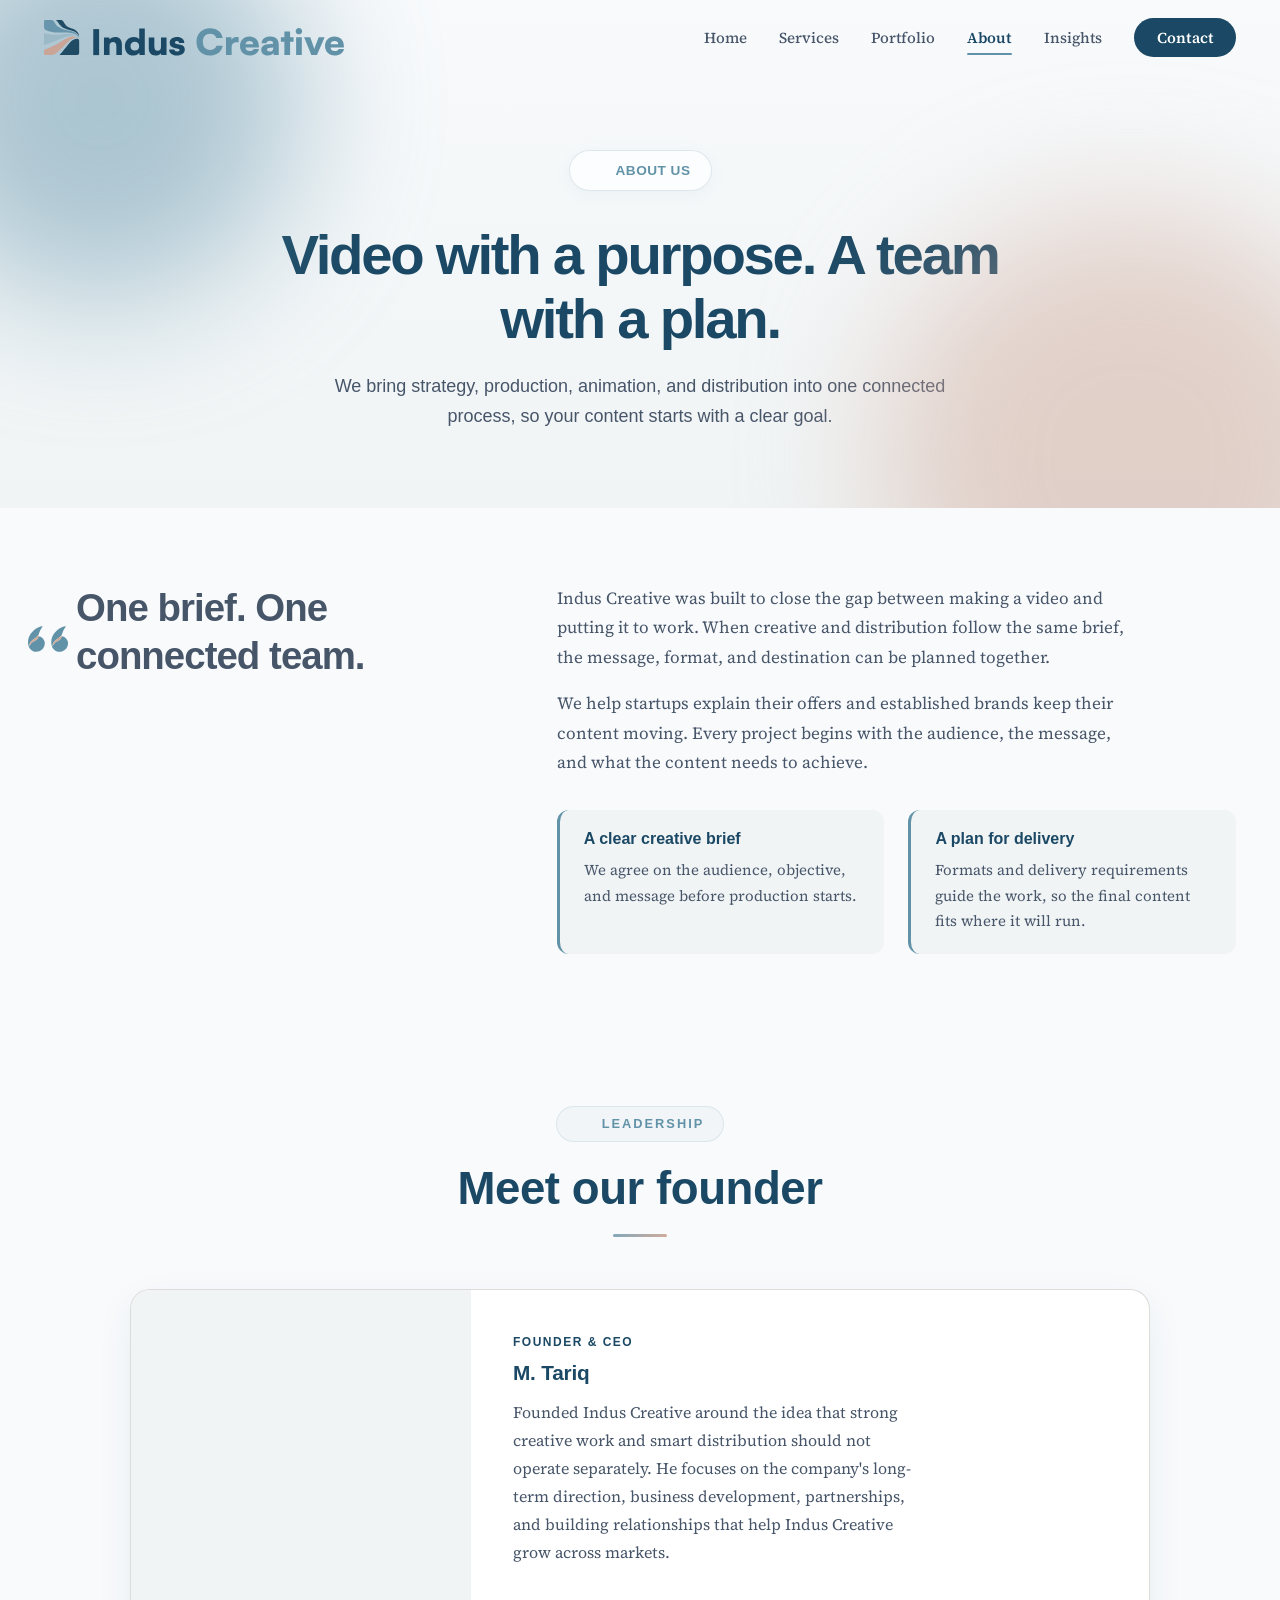
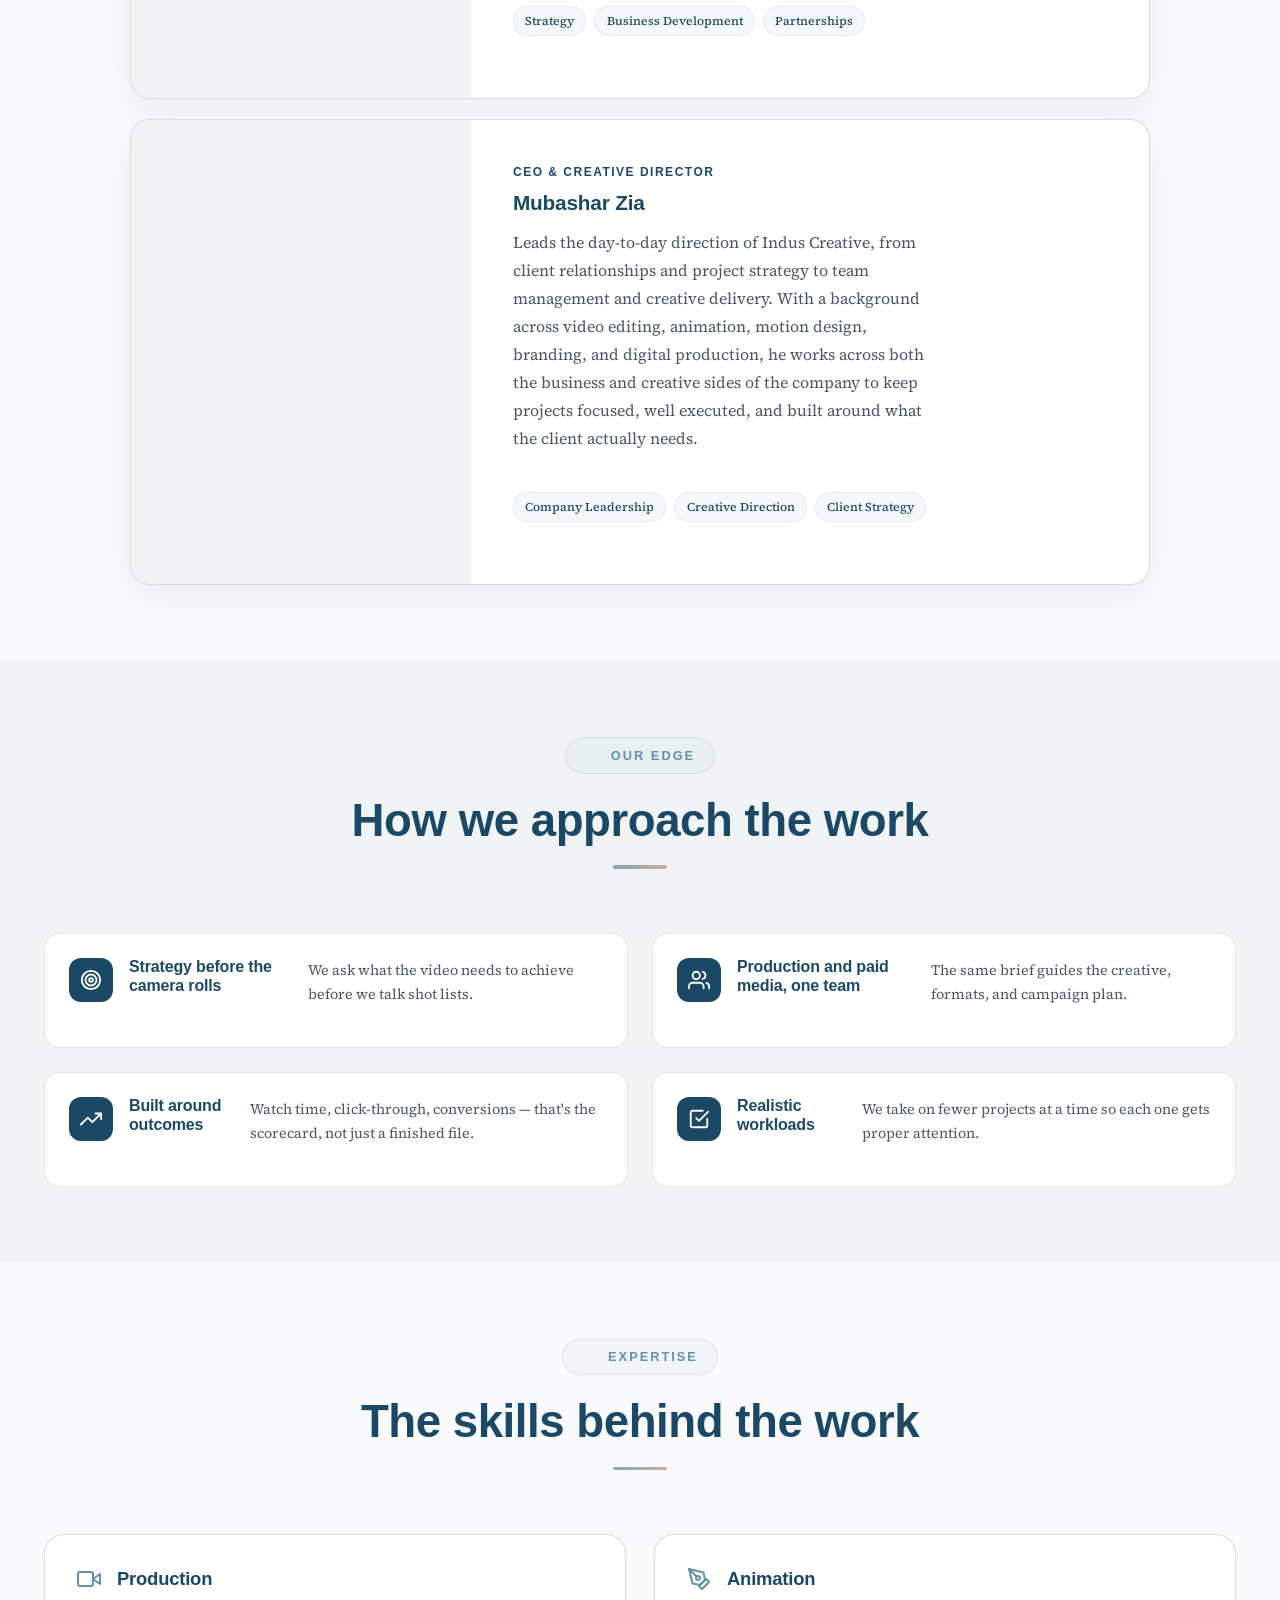
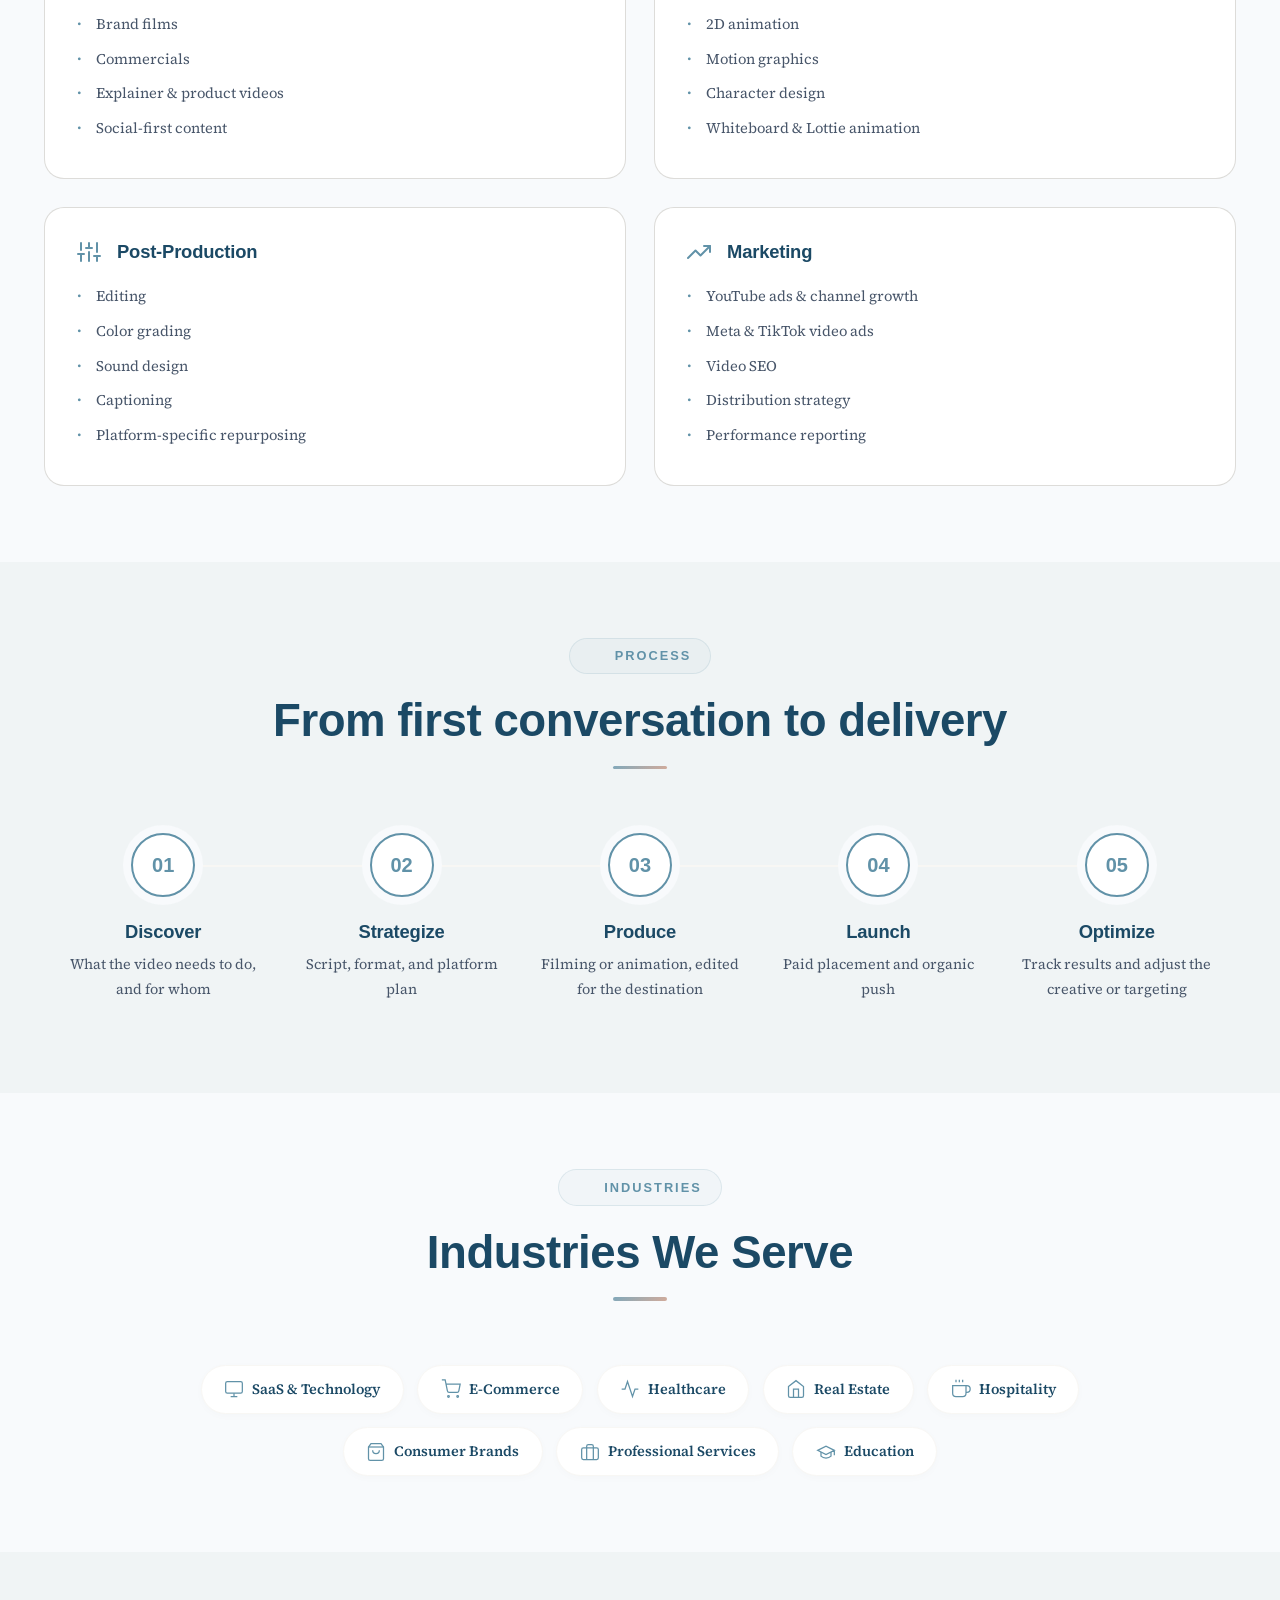
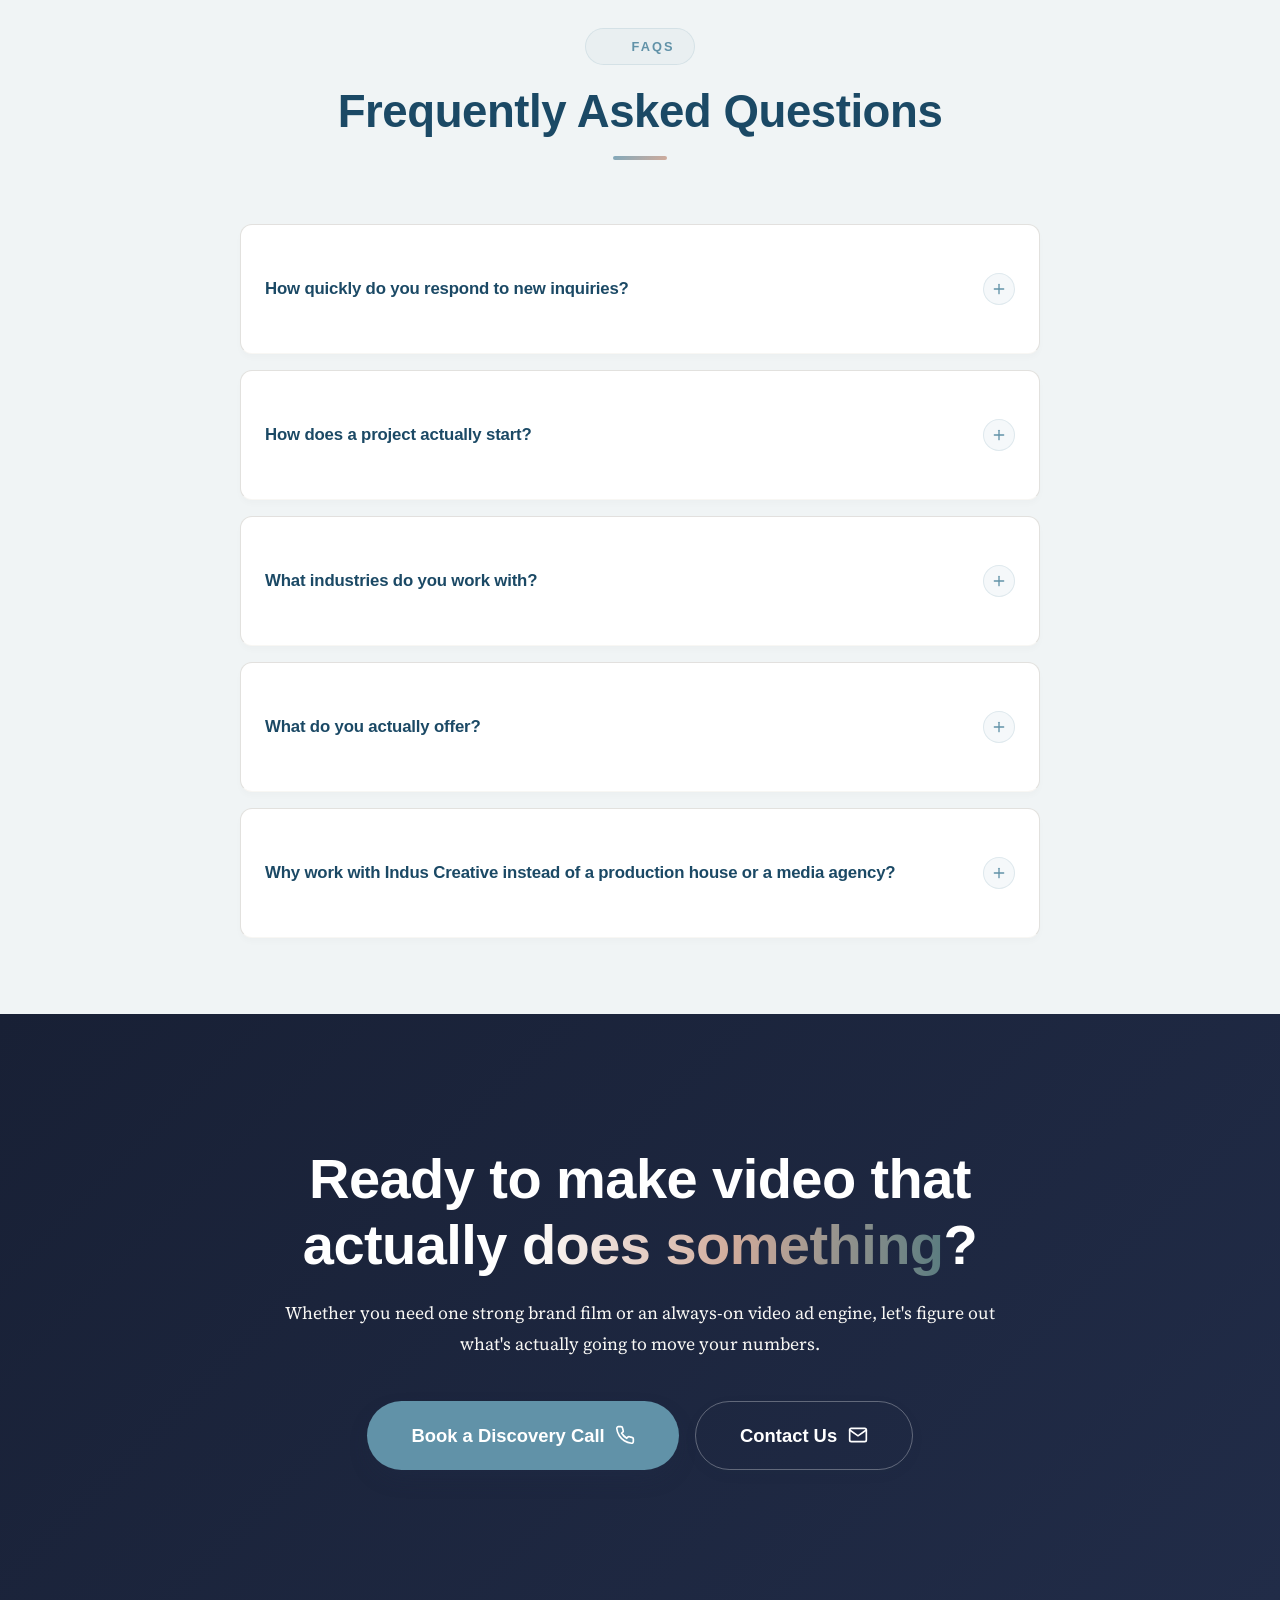
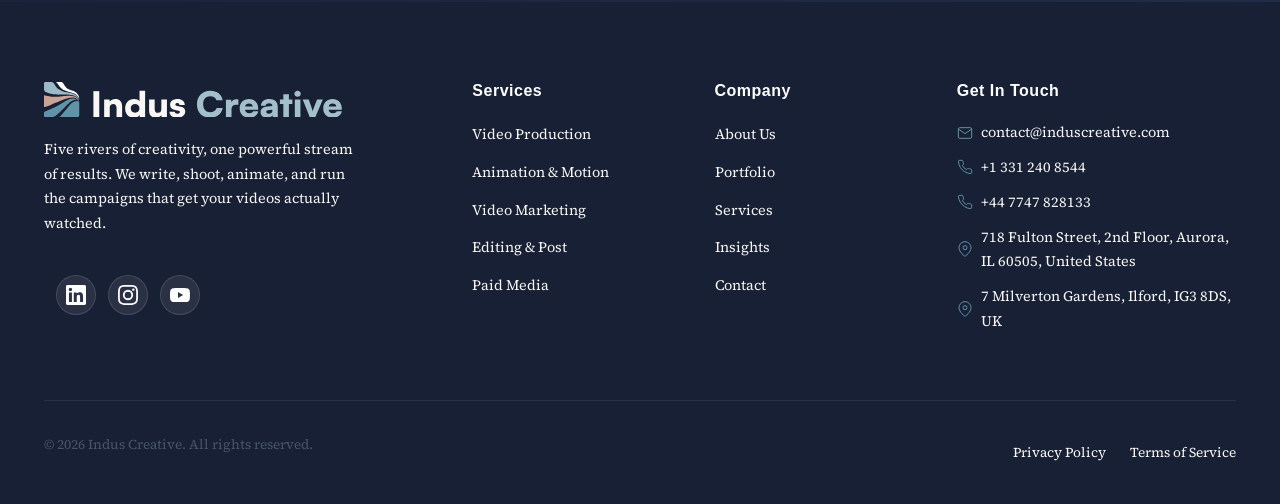
==== commit 6d538b0e: "Insert SVG graphics for pull quotes Added SVG graphics for pull quotes in AboutIndus.html." ====
--- a/AboutIndus.html
+++ b/AboutIndus.html
@@ -91,7 +91,21 @@
         <div class="container">
             <div class="about-story-grid">
                 <div class="about-pull-quote">
-                    <span class="pull-quote-mark">&ldquo;</span>
+                    <span class="pull-quote-mark"><?xml version="1.0" encoding="UTF-8"?>
+<svg width="40" height="40" id="Layer_2" data-name="Layer 2" xmlns="http://www.w3.org/2000/svg" viewBox="0 0 422.5 269.74">
+  <g id="Layer_1-2" data-name="Layer 1">
+    <g>
+      <g>
+        <path d="M357.92,88.3c-4.31,6.63-7.24,10.41-11.42,15.27-20.14,23.42-49.67,34.86-69.39,58.76-11.83,14.35-18.24,31.03-19.86,49.54,7.87-10.68,12.68-23.02,22.83-32.84,30.08-29.1,66.09-24.27,76.32-73.95,31.91.24,62.52,34.31,65.59,64.85,10.33,102.93-136.59,142.77-170.4,39.2C223.27,122.42,295.26,26.3,377.75,3.63c3.71-1.02,19.95-6.64,21.35-1.48.79,2.92-17.98,26.17-24.22,39.81-6.33,15.09-13.48,30.25-16.97,46.35Z" fill="#6192a8"/>
+        <path d="M356.39,105.08c-10.23,49.69-46.23,44.85-76.32,73.95-10.15,9.82-14.96,22.16-22.83,32.84,1.62-18.5,8.03-35.19,19.86-49.54,19.72-23.91,49.25-35.35,69.39-58.76,4.18-4.86,6.91-8.34,11.42-15.27-2.02,8.72-.36,11.1-1.53,16.78Z" fill="#cfaa99"/>
+      </g>
+      <g>
+        <path d="M112.62,88.3c-4.31,6.63-7.24,10.41-11.42,15.27-20.14,23.42-49.67,34.86-69.39,58.76-11.83,14.35-18.24,31.03-19.86,49.54,7.87-10.68,12.68-23.02,22.83-32.84,30.08-29.1,66.09-24.27,76.32-73.95,31.91.24,62.52,34.31,65.59,64.85,10.33,102.93-136.59,142.77-170.4,39.2C-22.04,122.42,49.95,26.3,132.45,3.63c3.71-1.02,19.95-6.64,21.35-1.48.79,2.92-17.98,26.17-24.22,39.81-6.33,15.09-13.48,30.25-16.97,46.35Z" fill="#6192a8"/>
+        <path d="M111.09,105.08c-10.23,49.69-46.23,44.85-76.32,73.95-10.15,9.82-14.96,22.16-22.83,32.84,1.62-18.5,8.03-35.19,19.86-49.54,19.72-23.91,49.25-35.35,69.39-58.76,4.18-4.86,6.91-8.34,11.42-15.27-2.02,8.72-.36,11.1-1.53,16.78Z" fill="#cfaa99"/>
+      </g>
+    </g>
+  </g>
+</svg></span>
                     <p>One brief. One connected team.</p>
                 </div>
                 <div class="about-story">
--- a/style.css
+++ b/style.css
@@ -664,6 +664,7 @@
         .legal-toc ol li a { color: var(--c-teal); text-decoration: none; font-weight: 500; }
         .legal-toc ol li a:hover { text-decoration: underline; }
 .team-grid {
+   padding-top: 20px;
     display: grid;
     gap: 2rem;
 }
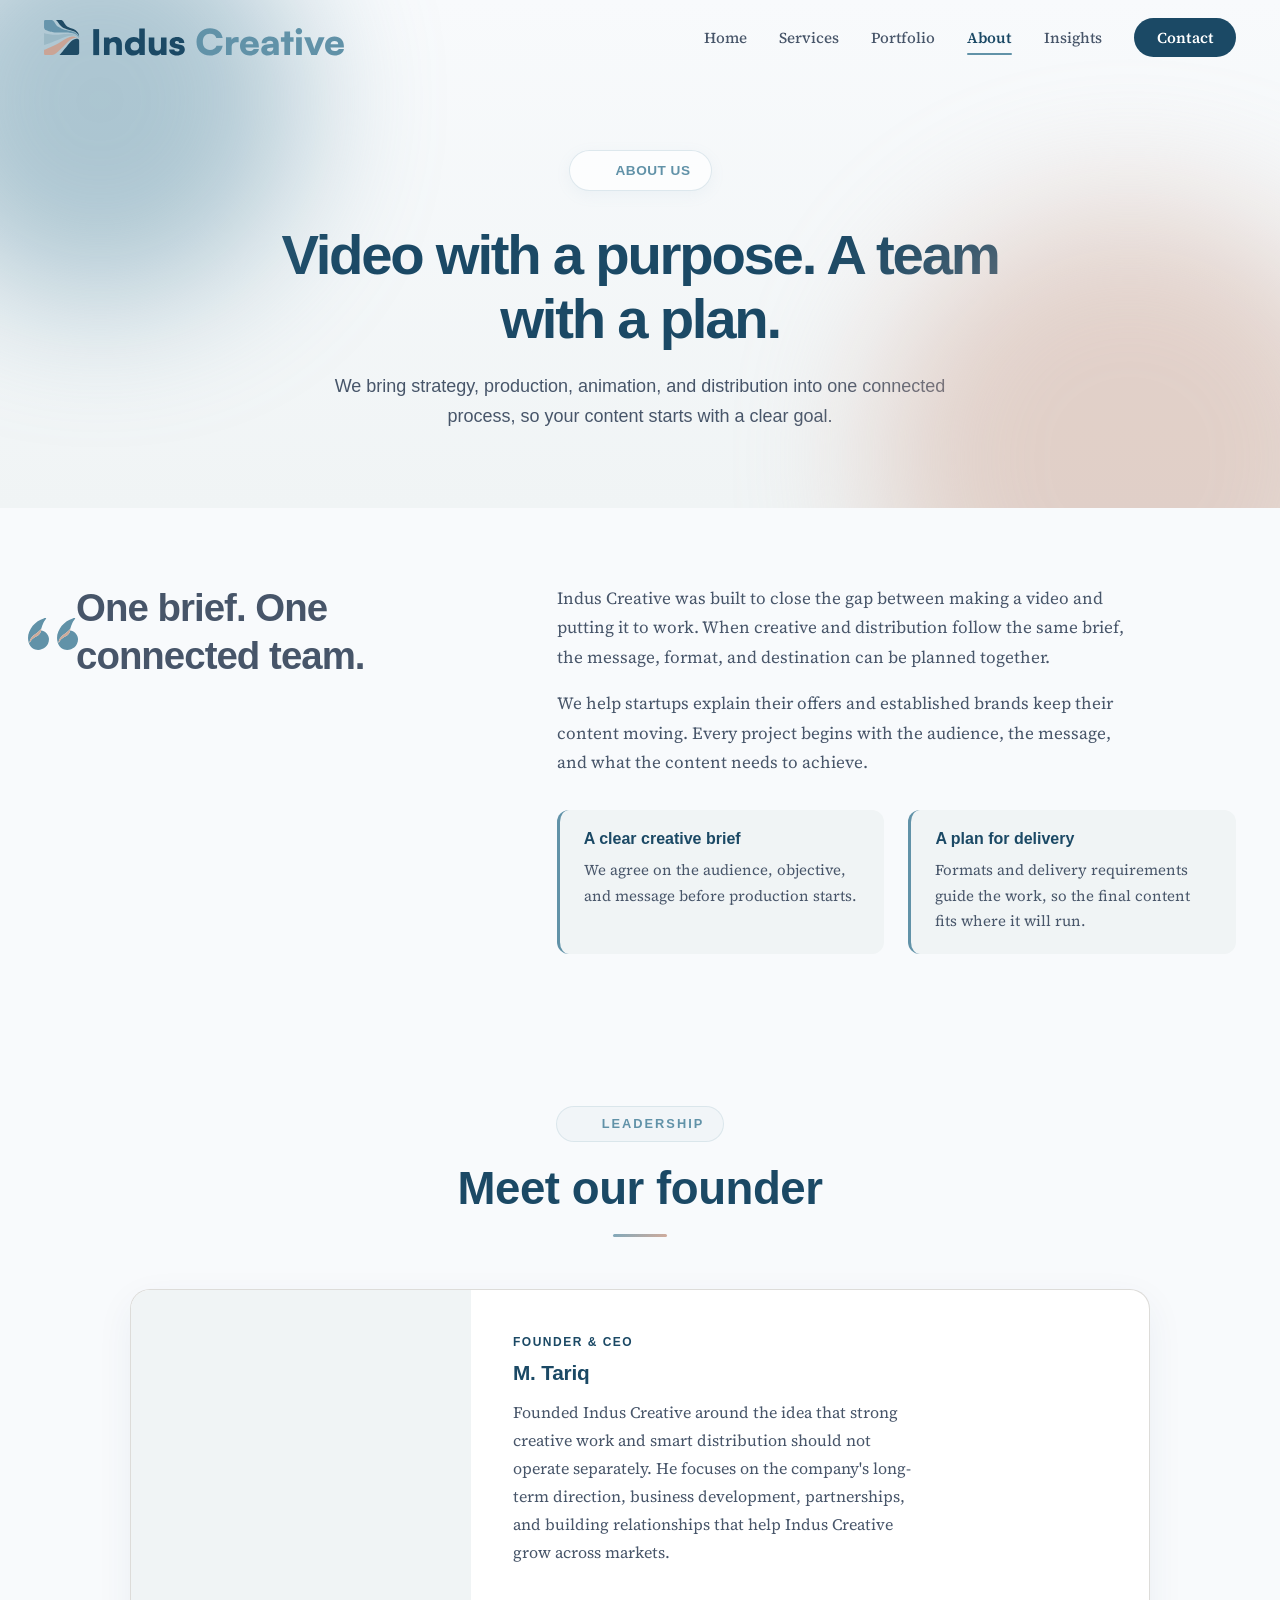
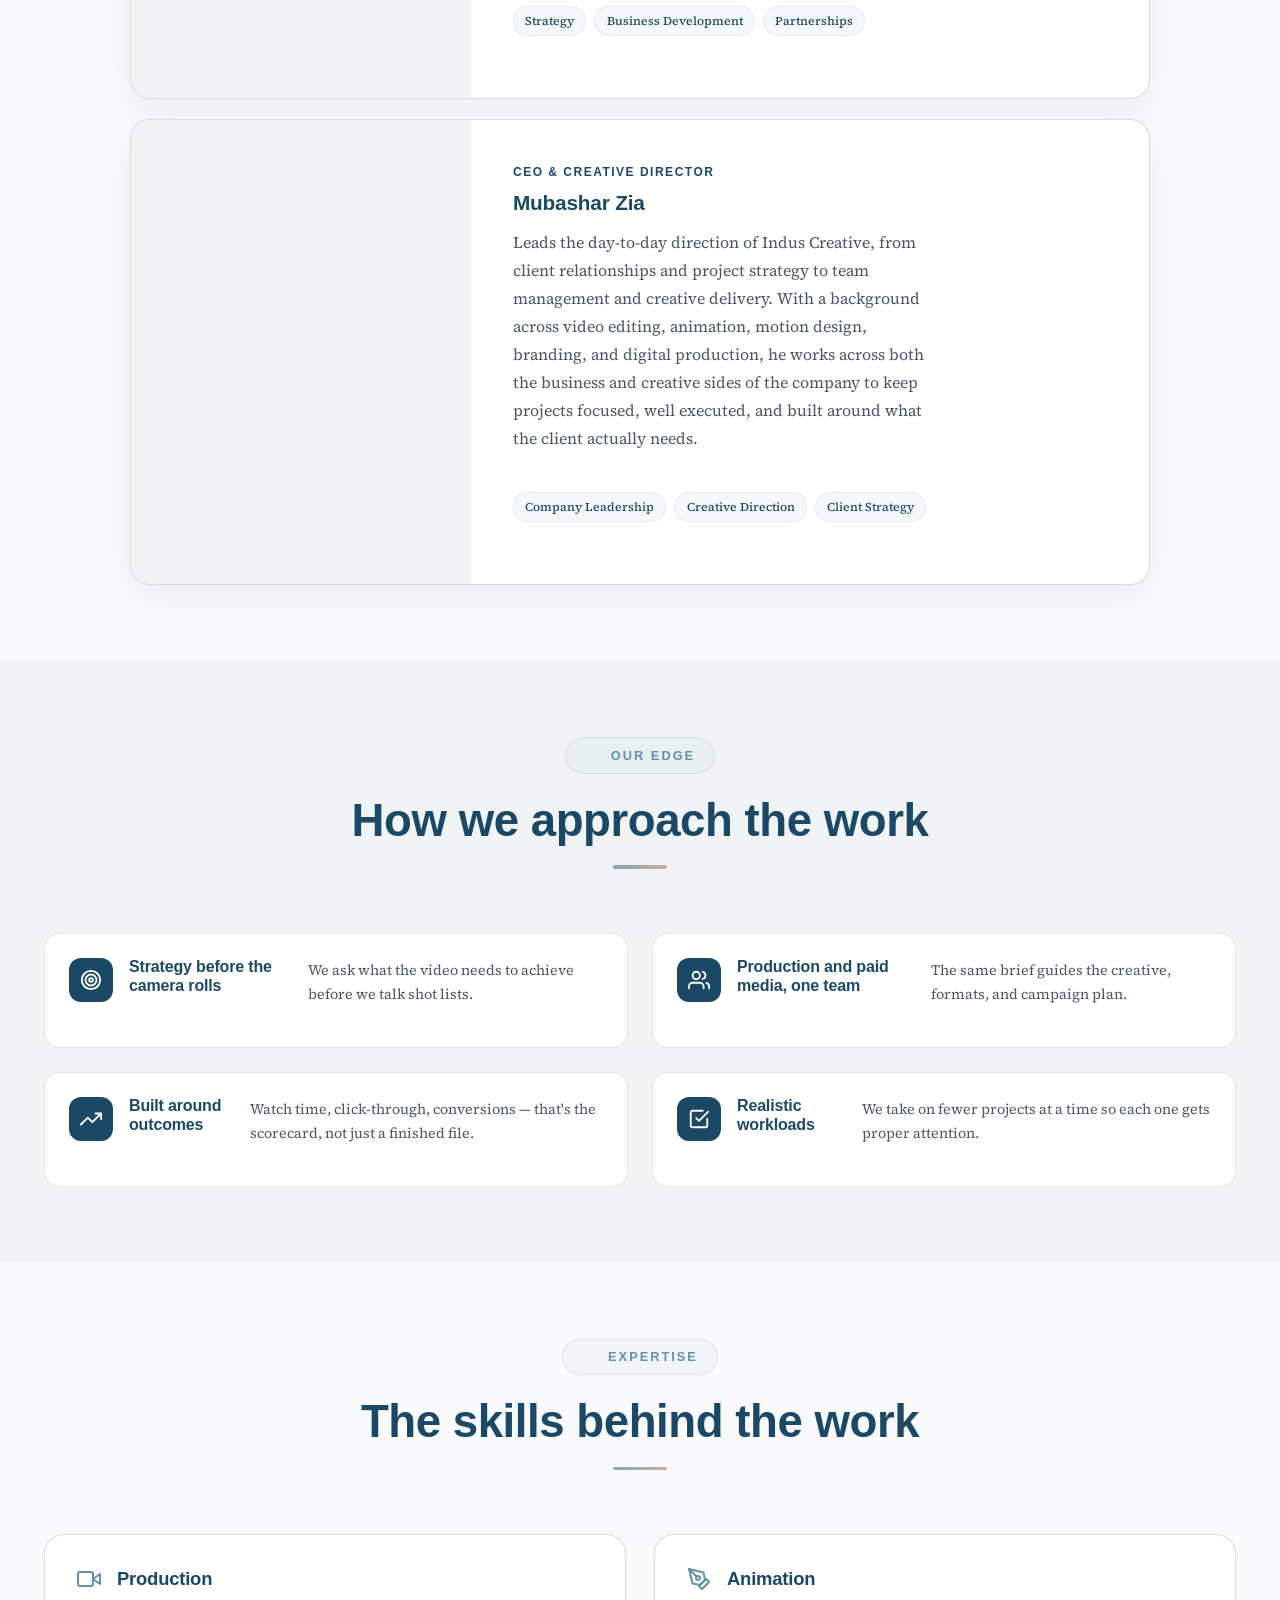
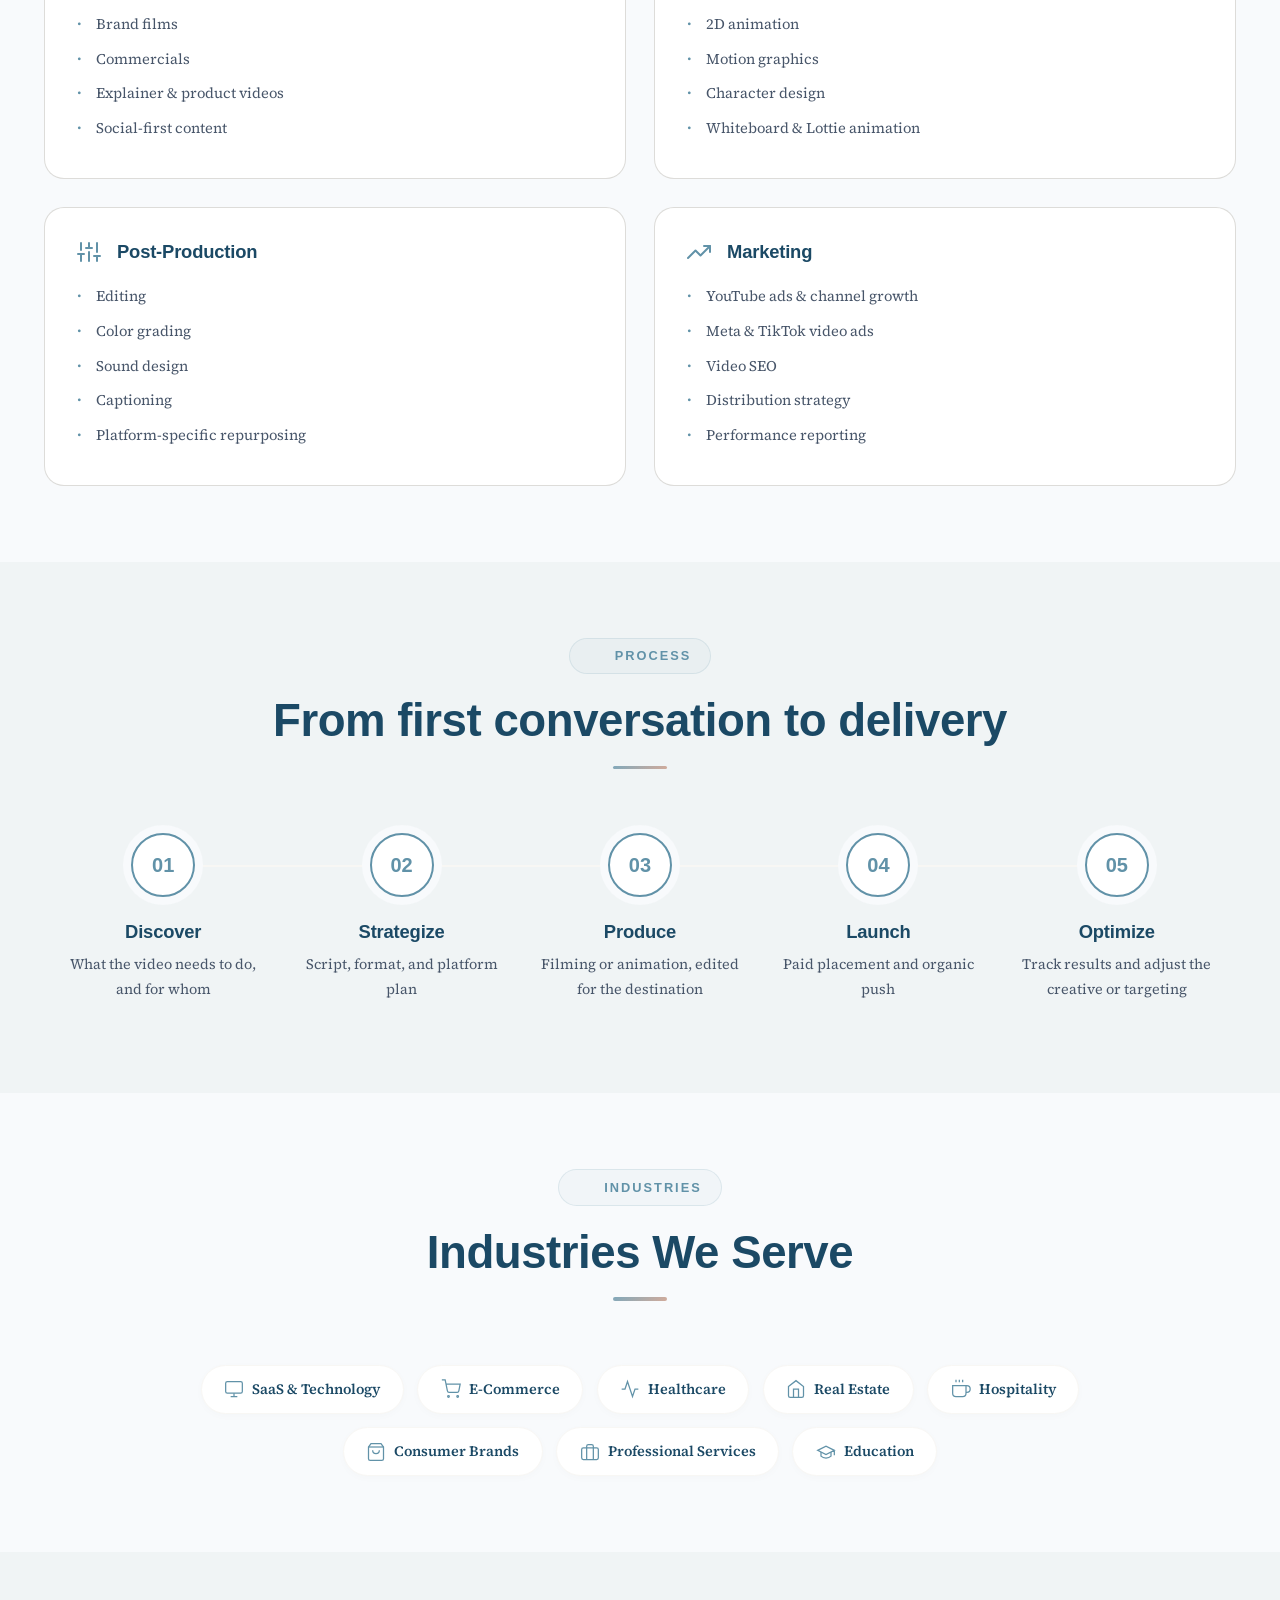
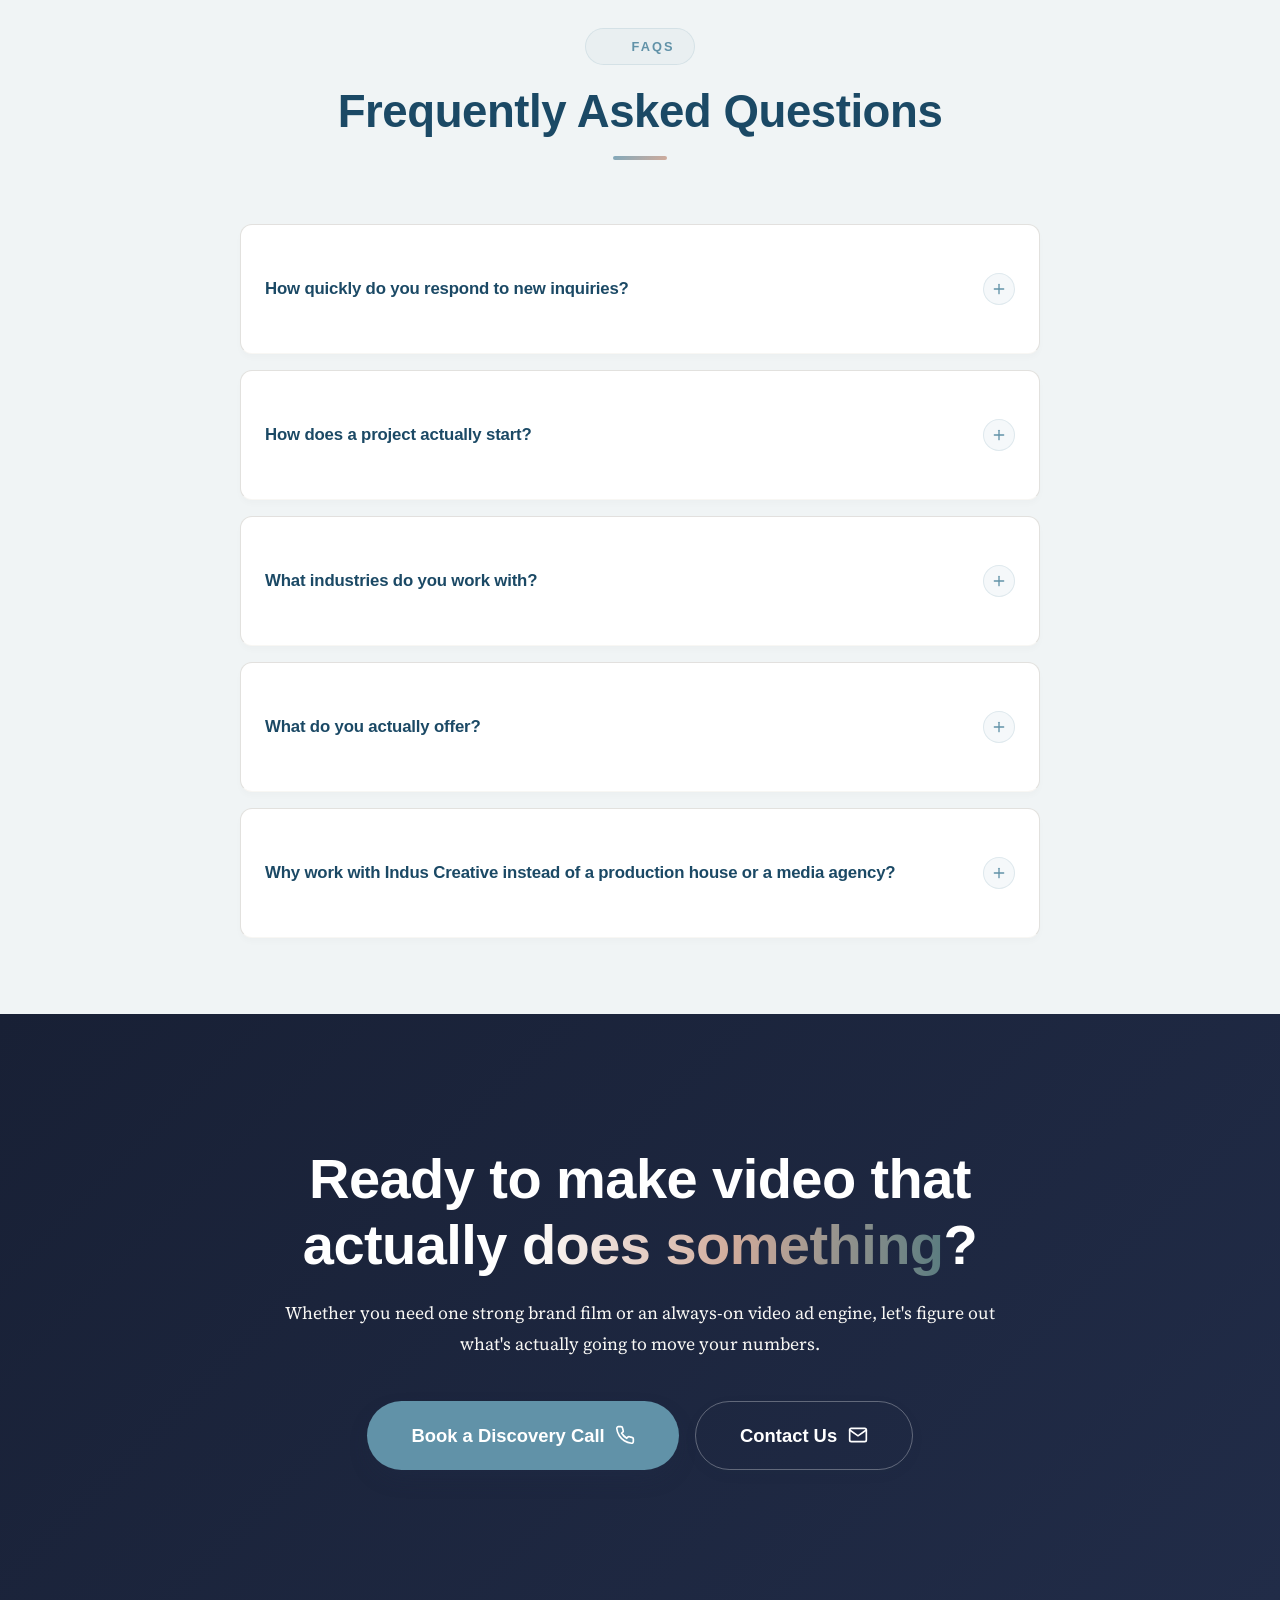
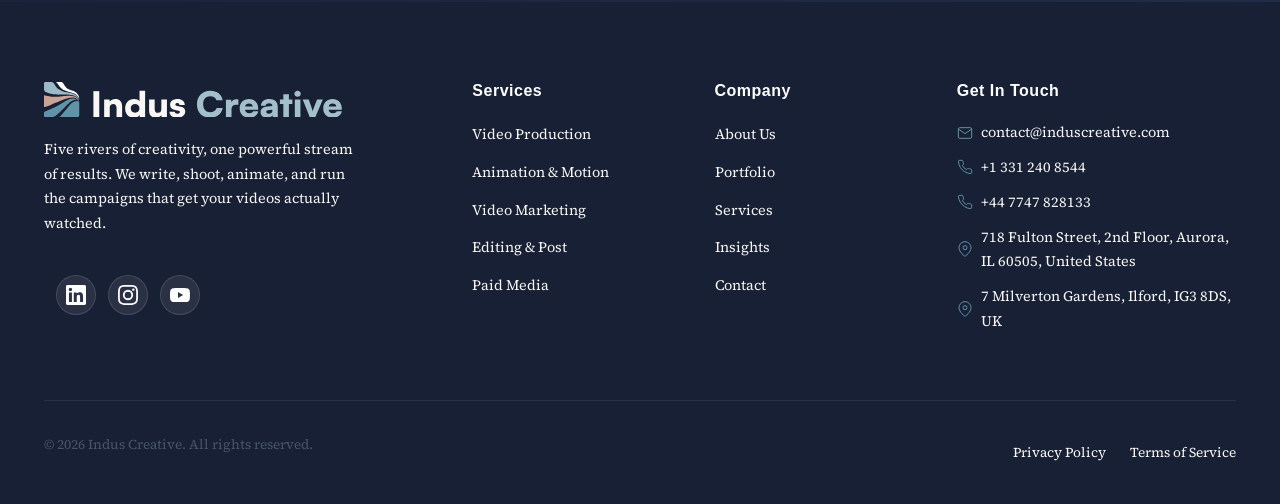
==== commit 88818493: "Increase SVG size in AboutIndus.html" ====
--- a/AboutIndus.html
+++ b/AboutIndus.html
@@ -92,7 +92,7 @@
             <div class="about-story-grid">
                 <div class="about-pull-quote">
                     <span class="pull-quote-mark"><?xml version="1.0" encoding="UTF-8"?>
-<svg width="40" height="40" id="Layer_2" data-name="Layer 2" xmlns="http://www.w3.org/2000/svg" viewBox="0 0 422.5 269.74">
+<svg width="50" height="50" id="Layer_2" data-name="Layer 2" xmlns="http://www.w3.org/2000/svg" viewBox="0 0 422.5 269.74">
   <g id="Layer_1-2" data-name="Layer 1">
     <g>
       <g>
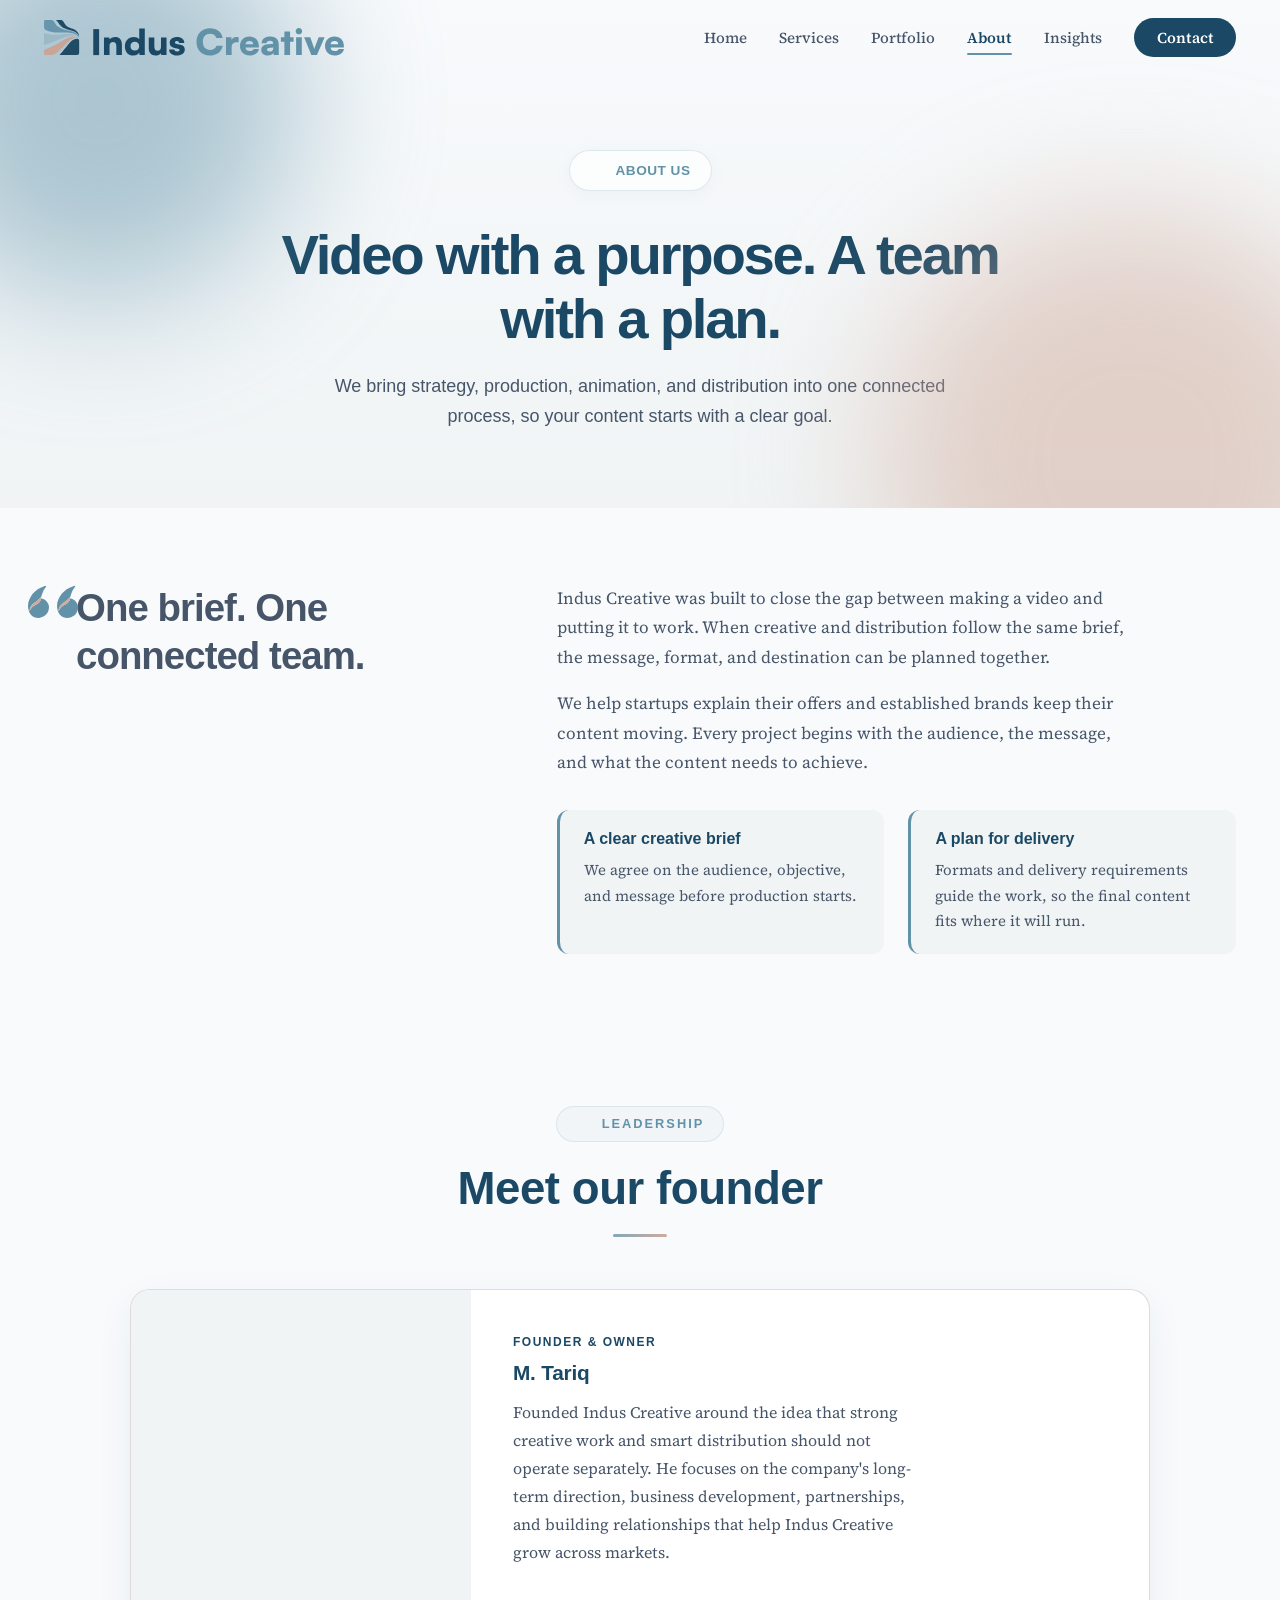
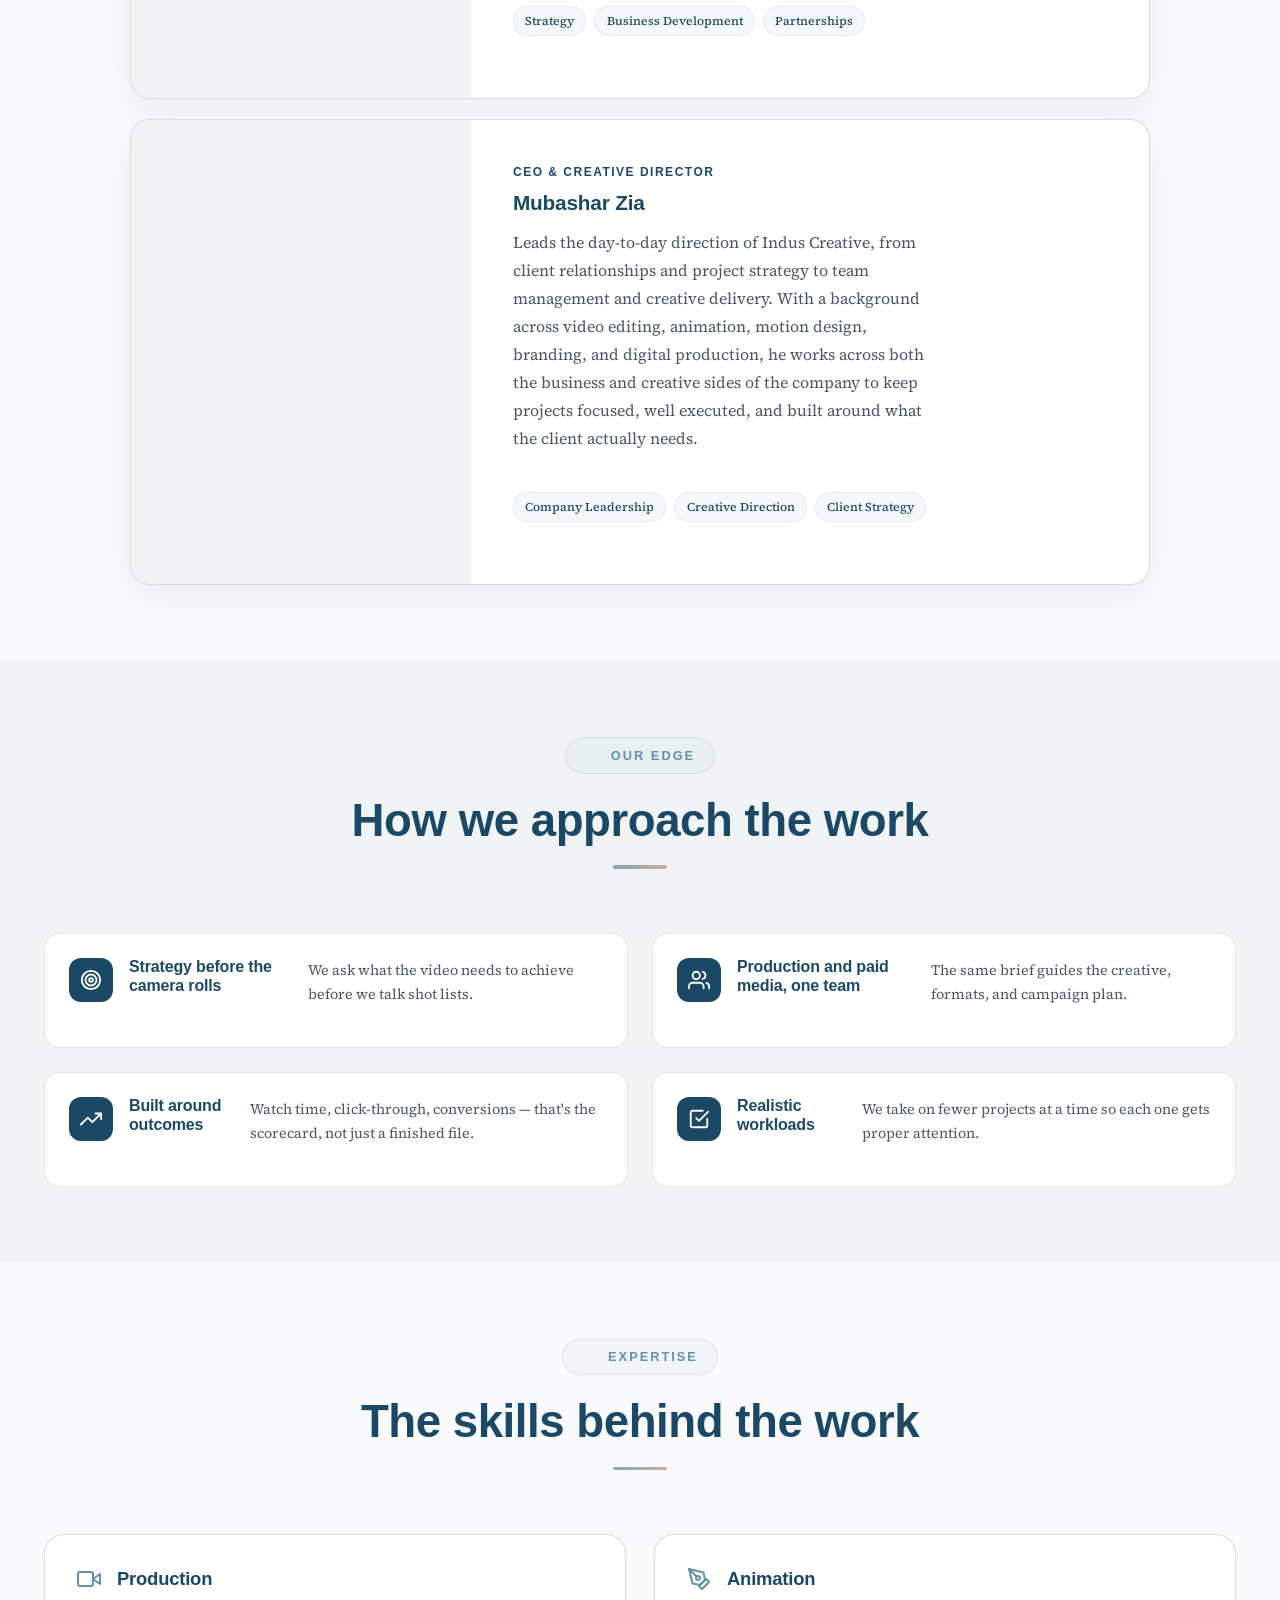
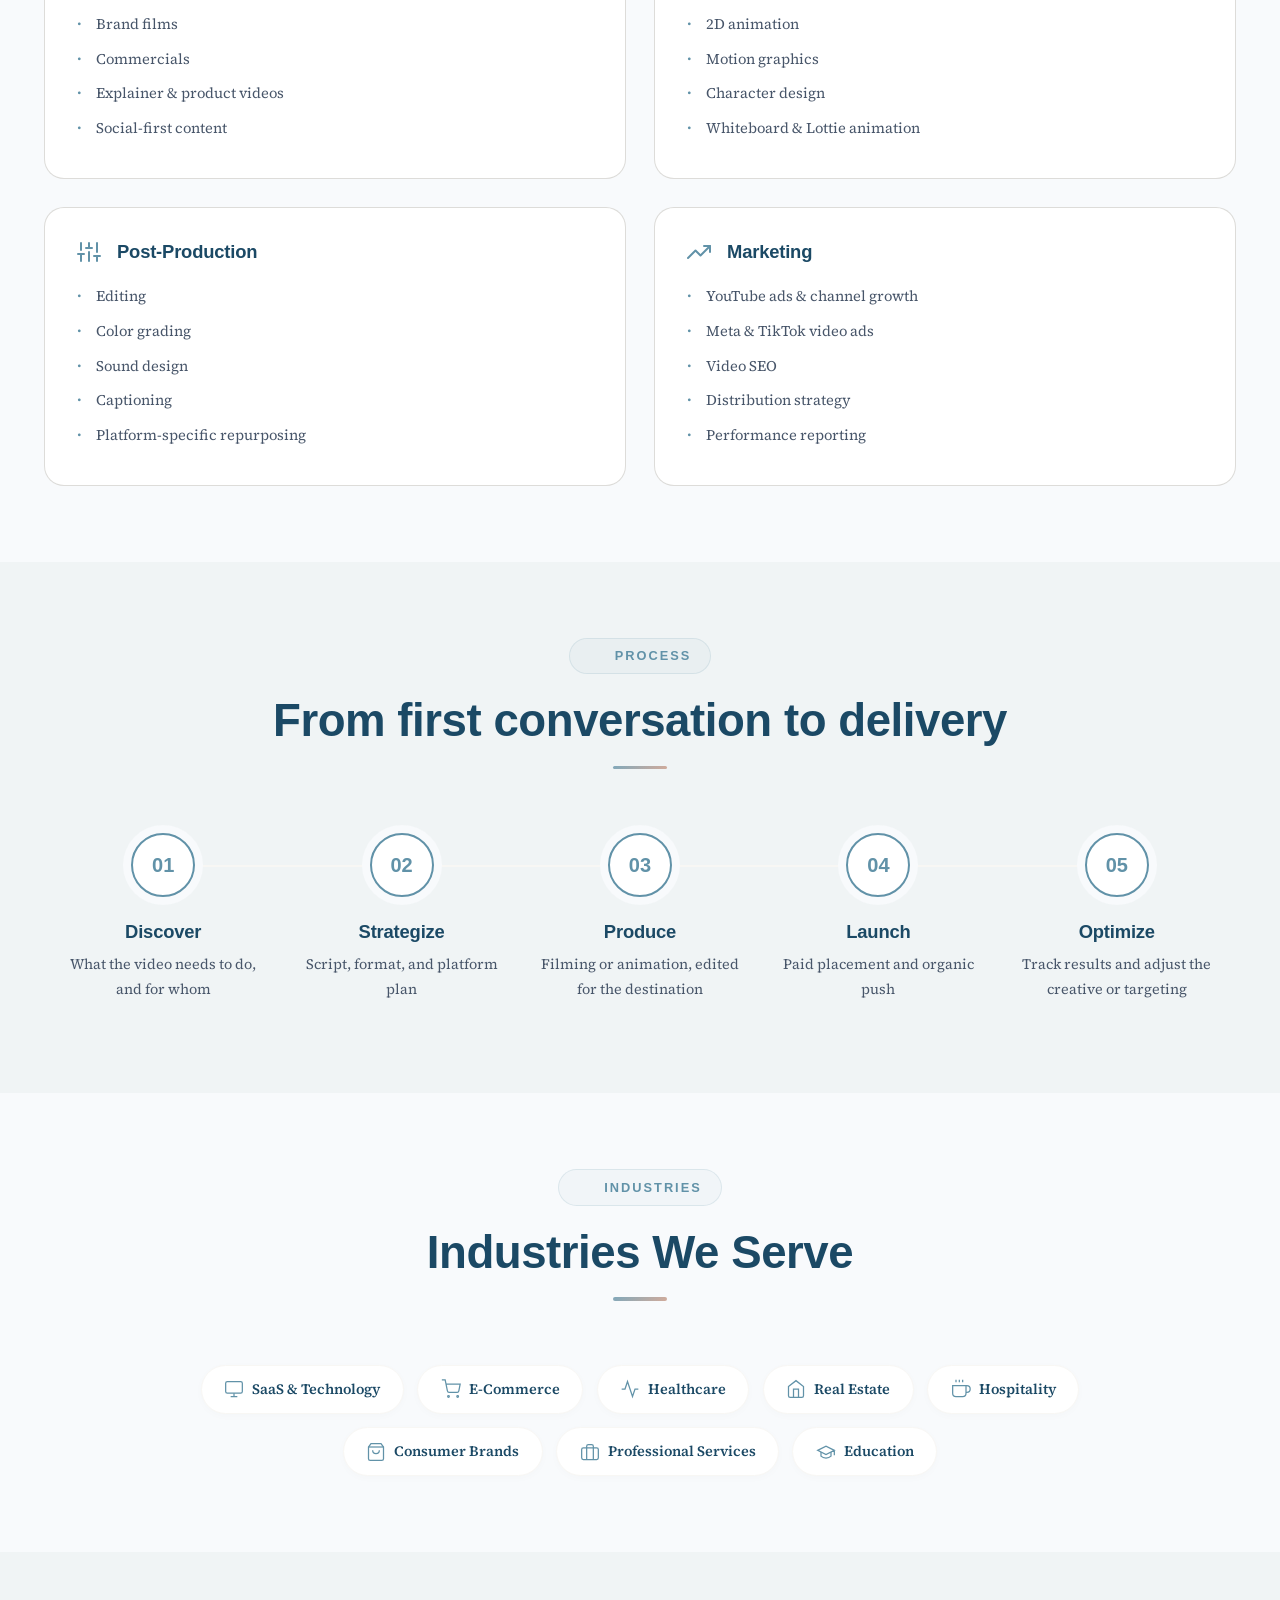
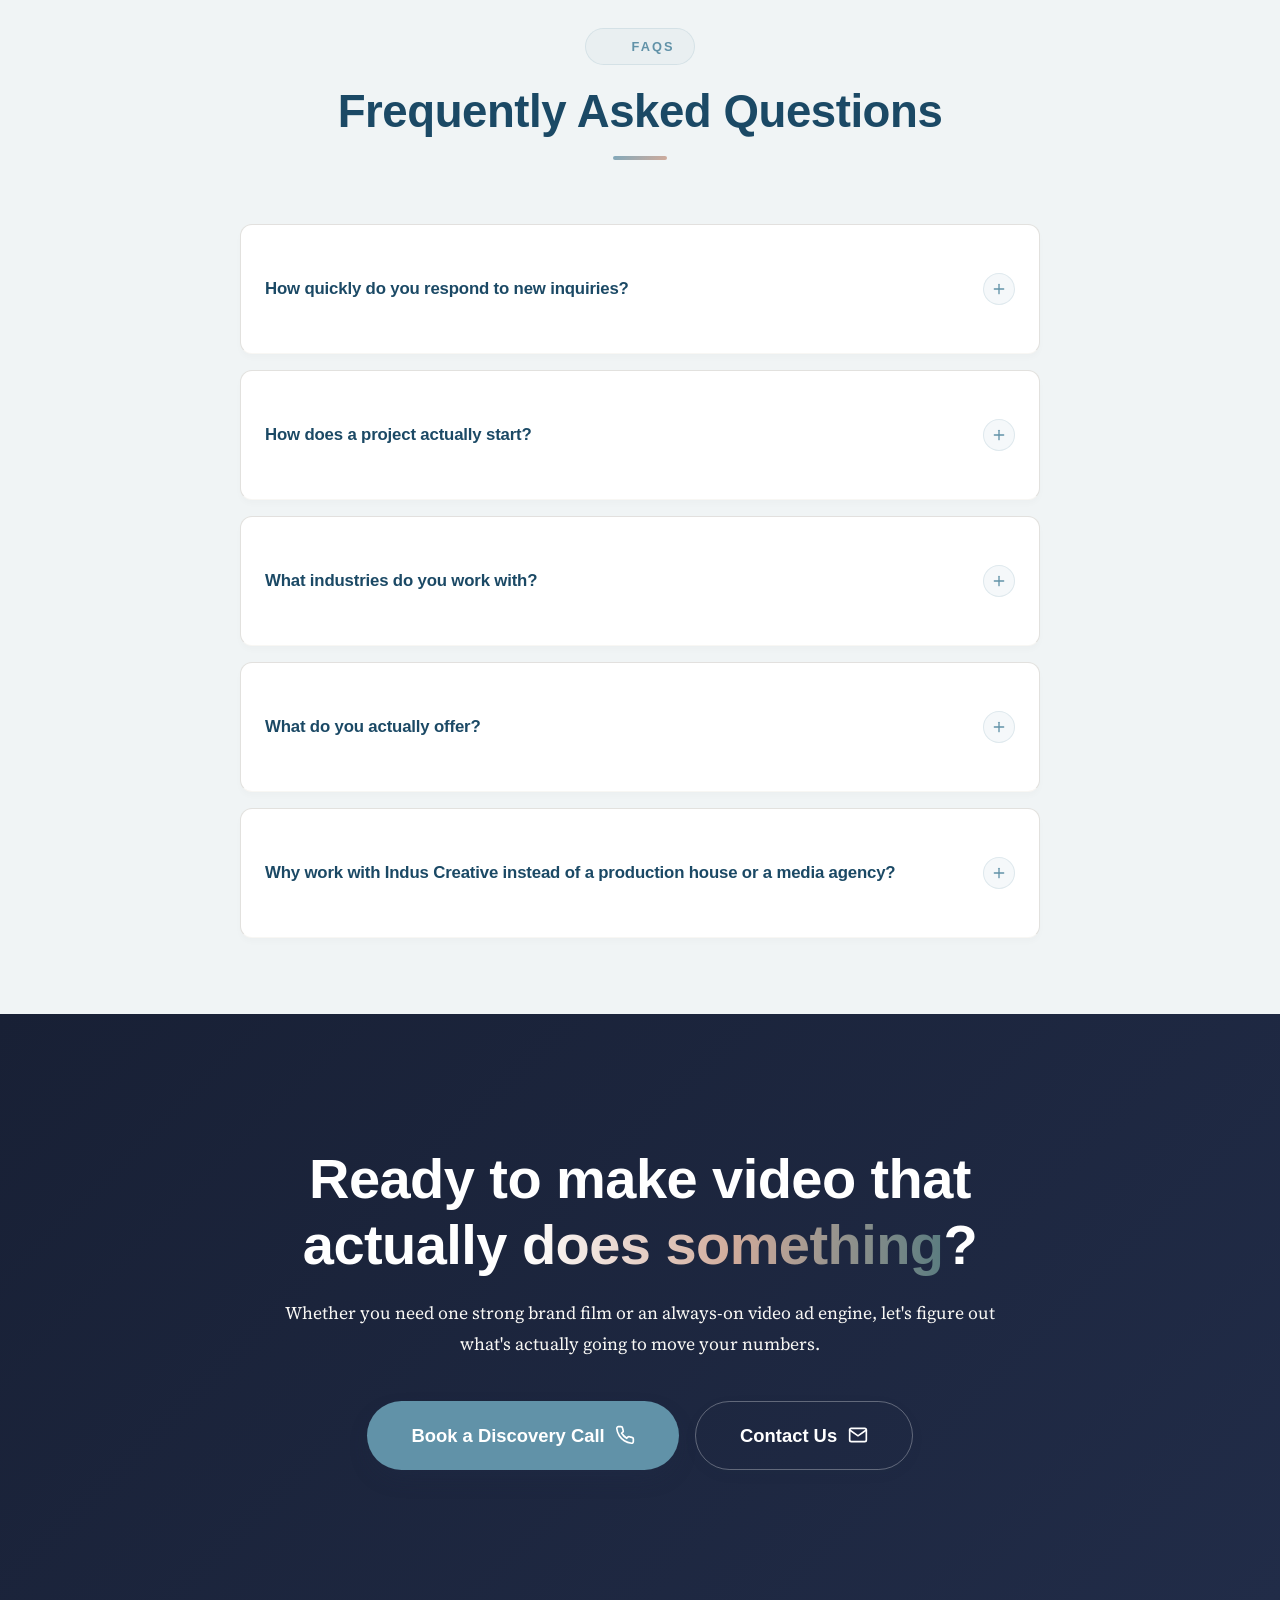
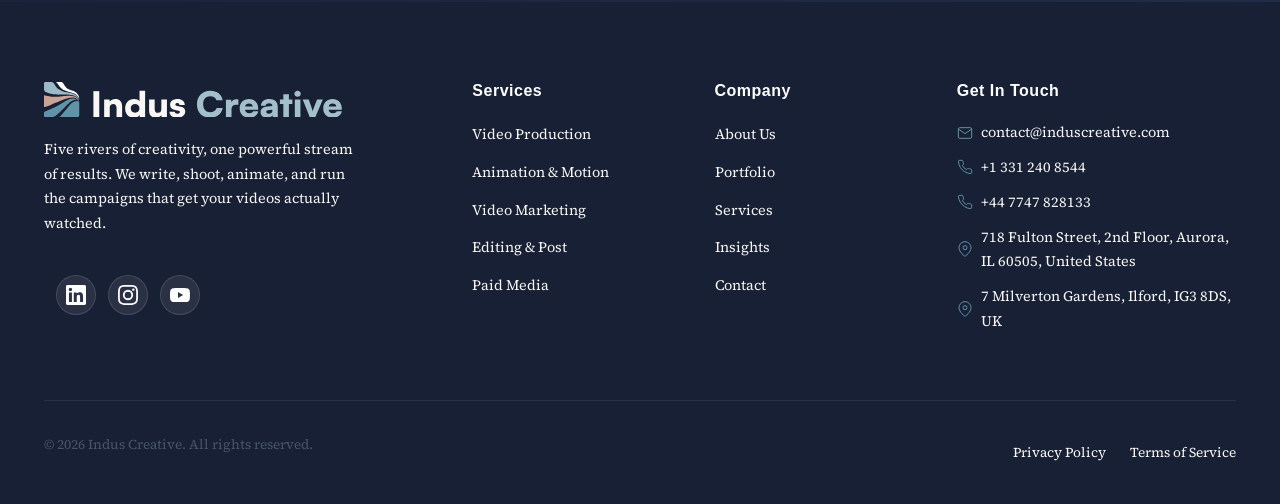
==== commit 4c338a24: "Update AboutIndus.html" ====
--- a/AboutIndus.html
+++ b/AboutIndus.html
@@ -137,7 +137,7 @@
                     <div class="team-card-photo" style=" background-position: center; background-image: url('https://qfsv6teep8cemfyl.public.blob.vercel-storage.com/Tariq.jpeg'); background-size: cover;">
                     </div>
                     <div class="team-card-body">
-                        <div class="team-card-role">Founder & CEO</div>
+                        <div class="team-card-role">Founder & Owner</div>
                         <h3 class="team-card-name">M. Tariq</h3>
                         <p class="team-card-bio">Founded Indus Creative around the idea that strong creative work and smart distribution should not operate separately. He focuses on the company's long-term direction, business development, partnerships, and building relationships that help Indus Creative grow across markets.</p>
                         <div class="team-card-tags">
--- a/style.css
+++ b/style.css
@@ -360,7 +360,7 @@
             font-size: 8rem;
             color: rgba(129, 168, 186, 0.2);
             position: absolute;
-            top: -2rem;
+            top: -4rem;
             left: -1rem;
             line-height: 1;
             font-family: serif;
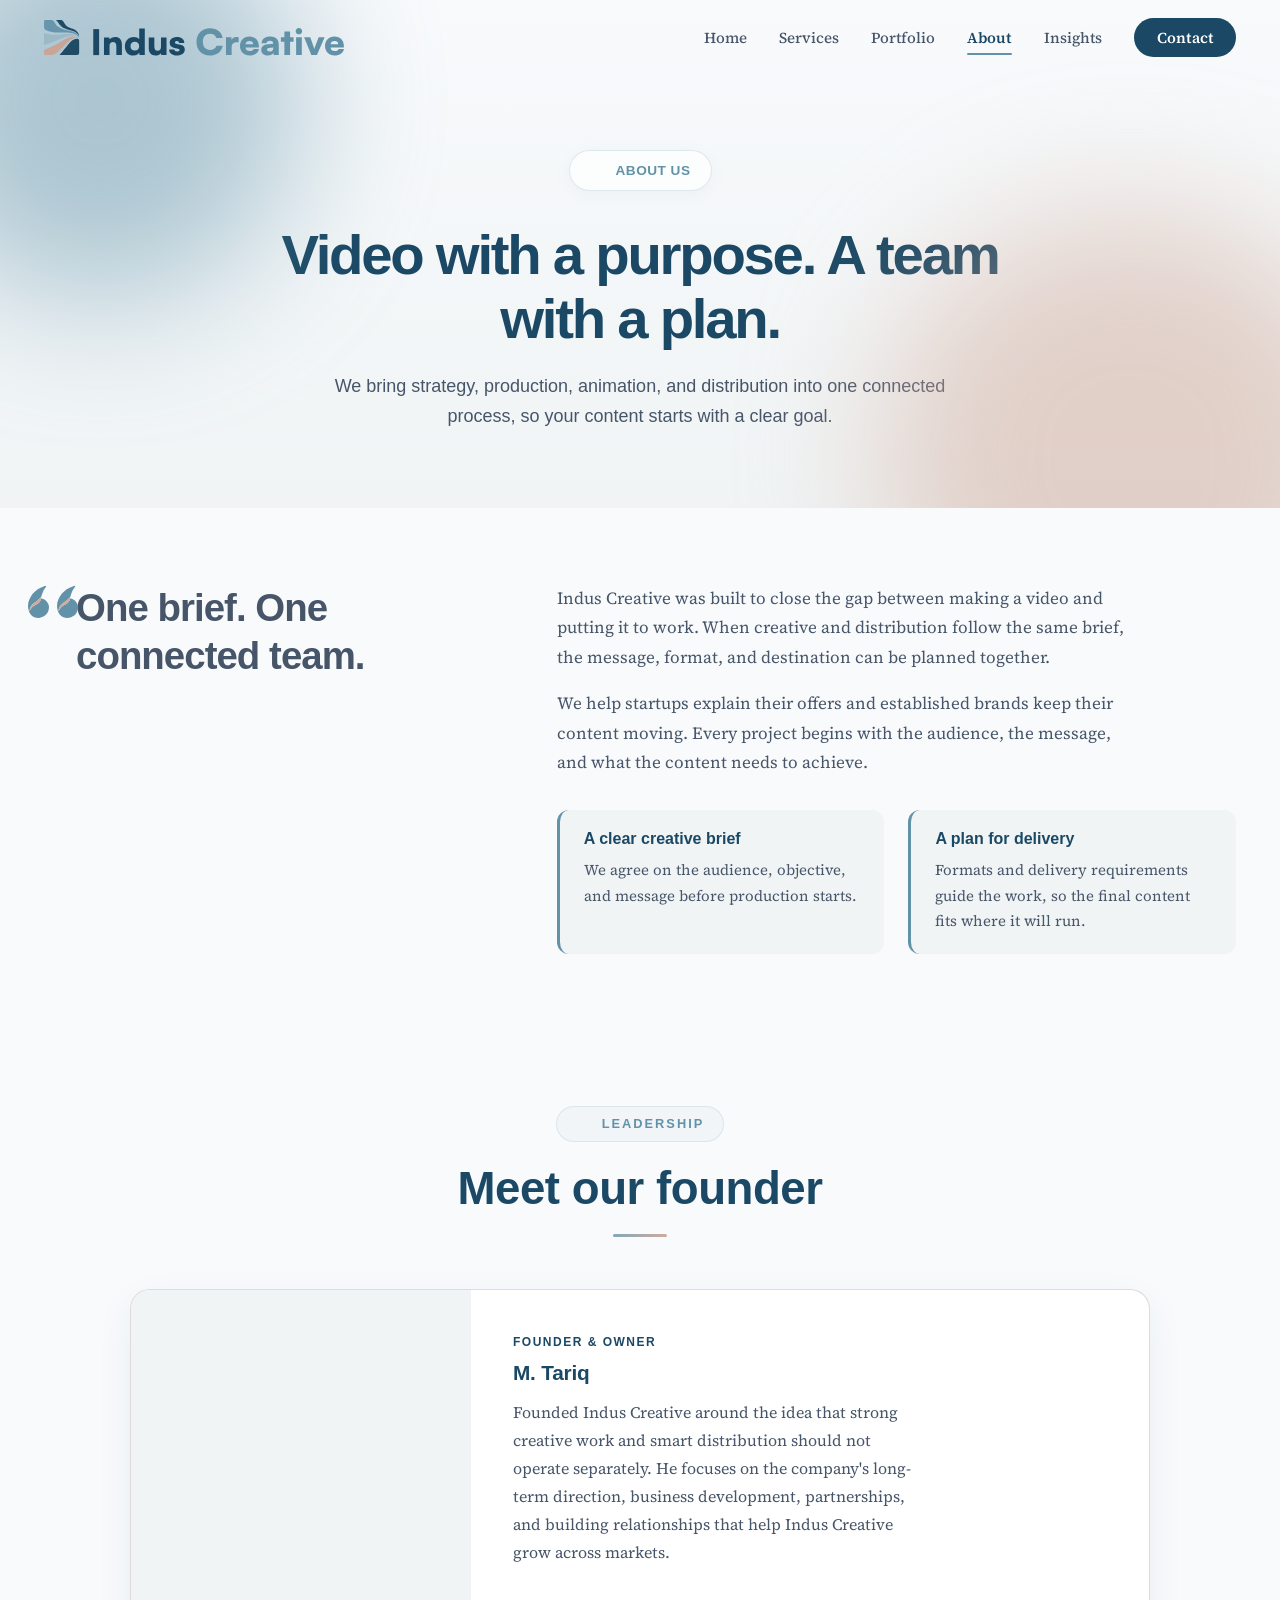
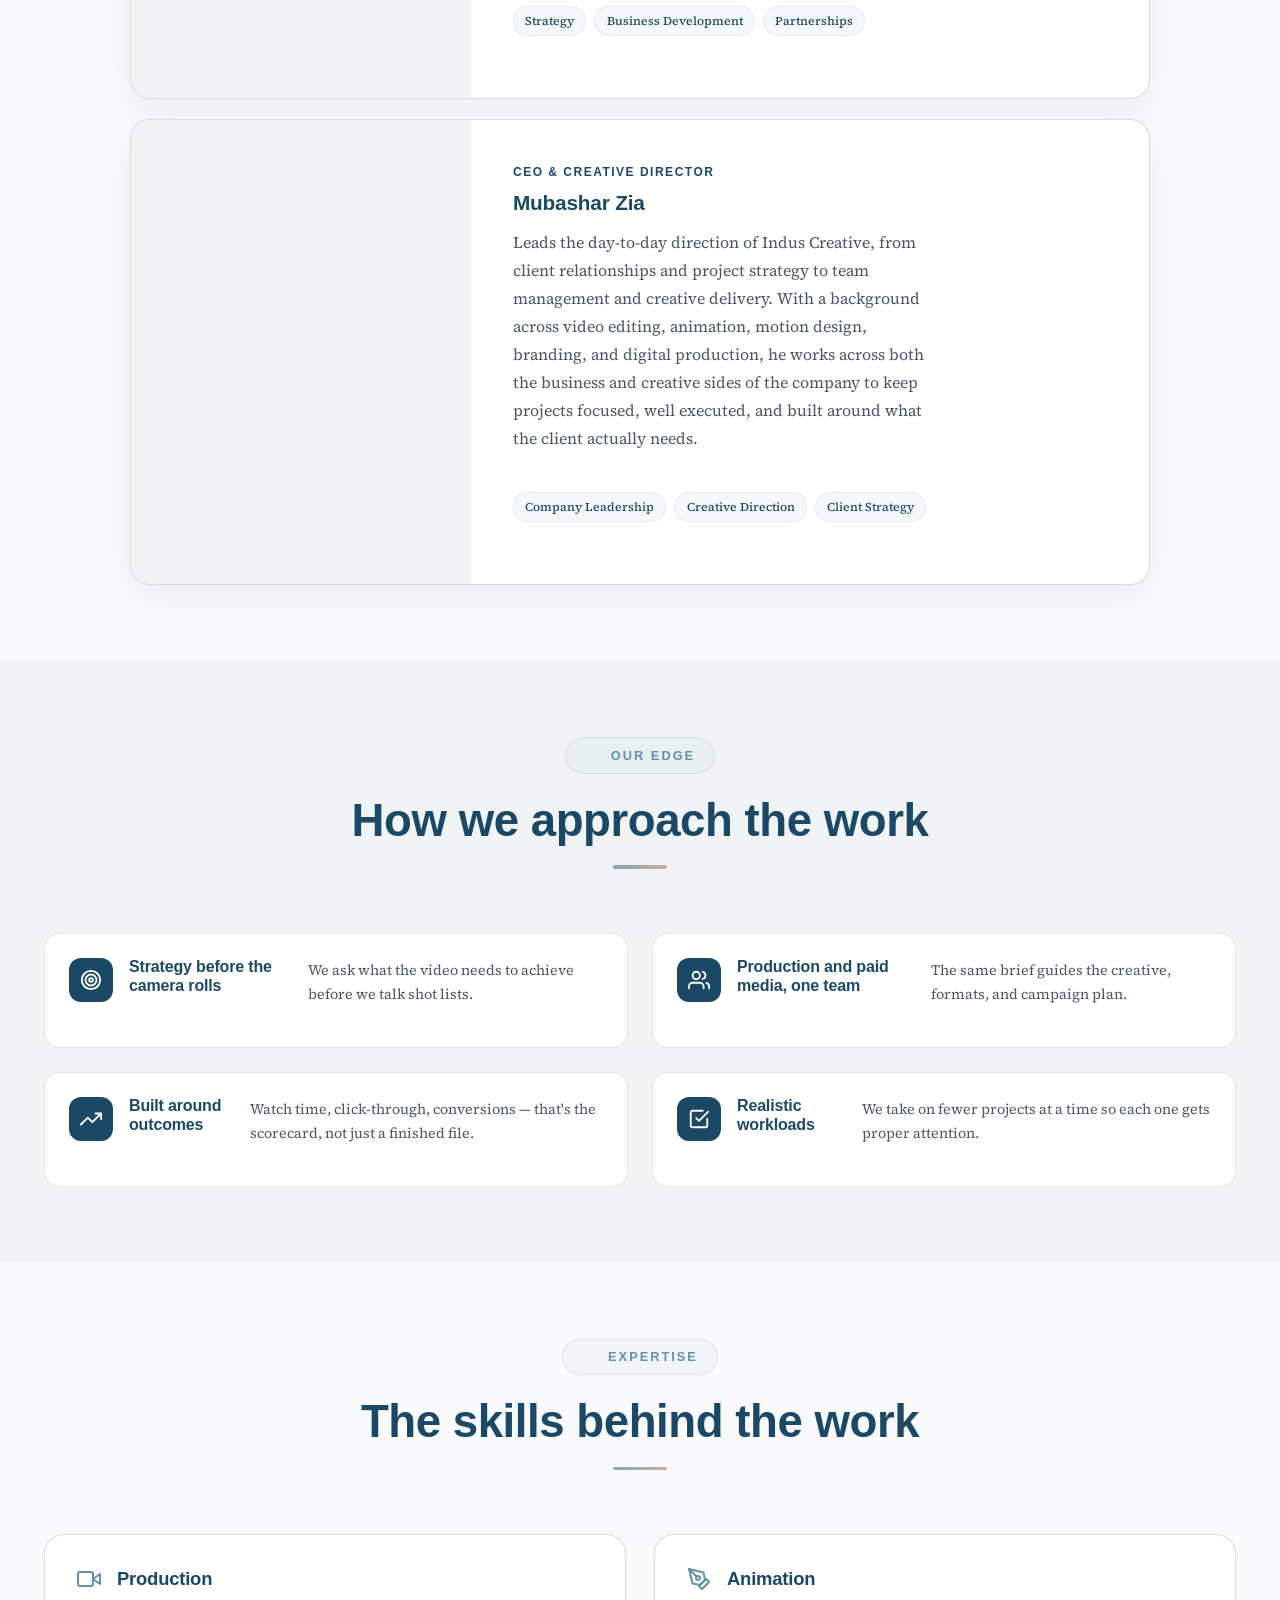
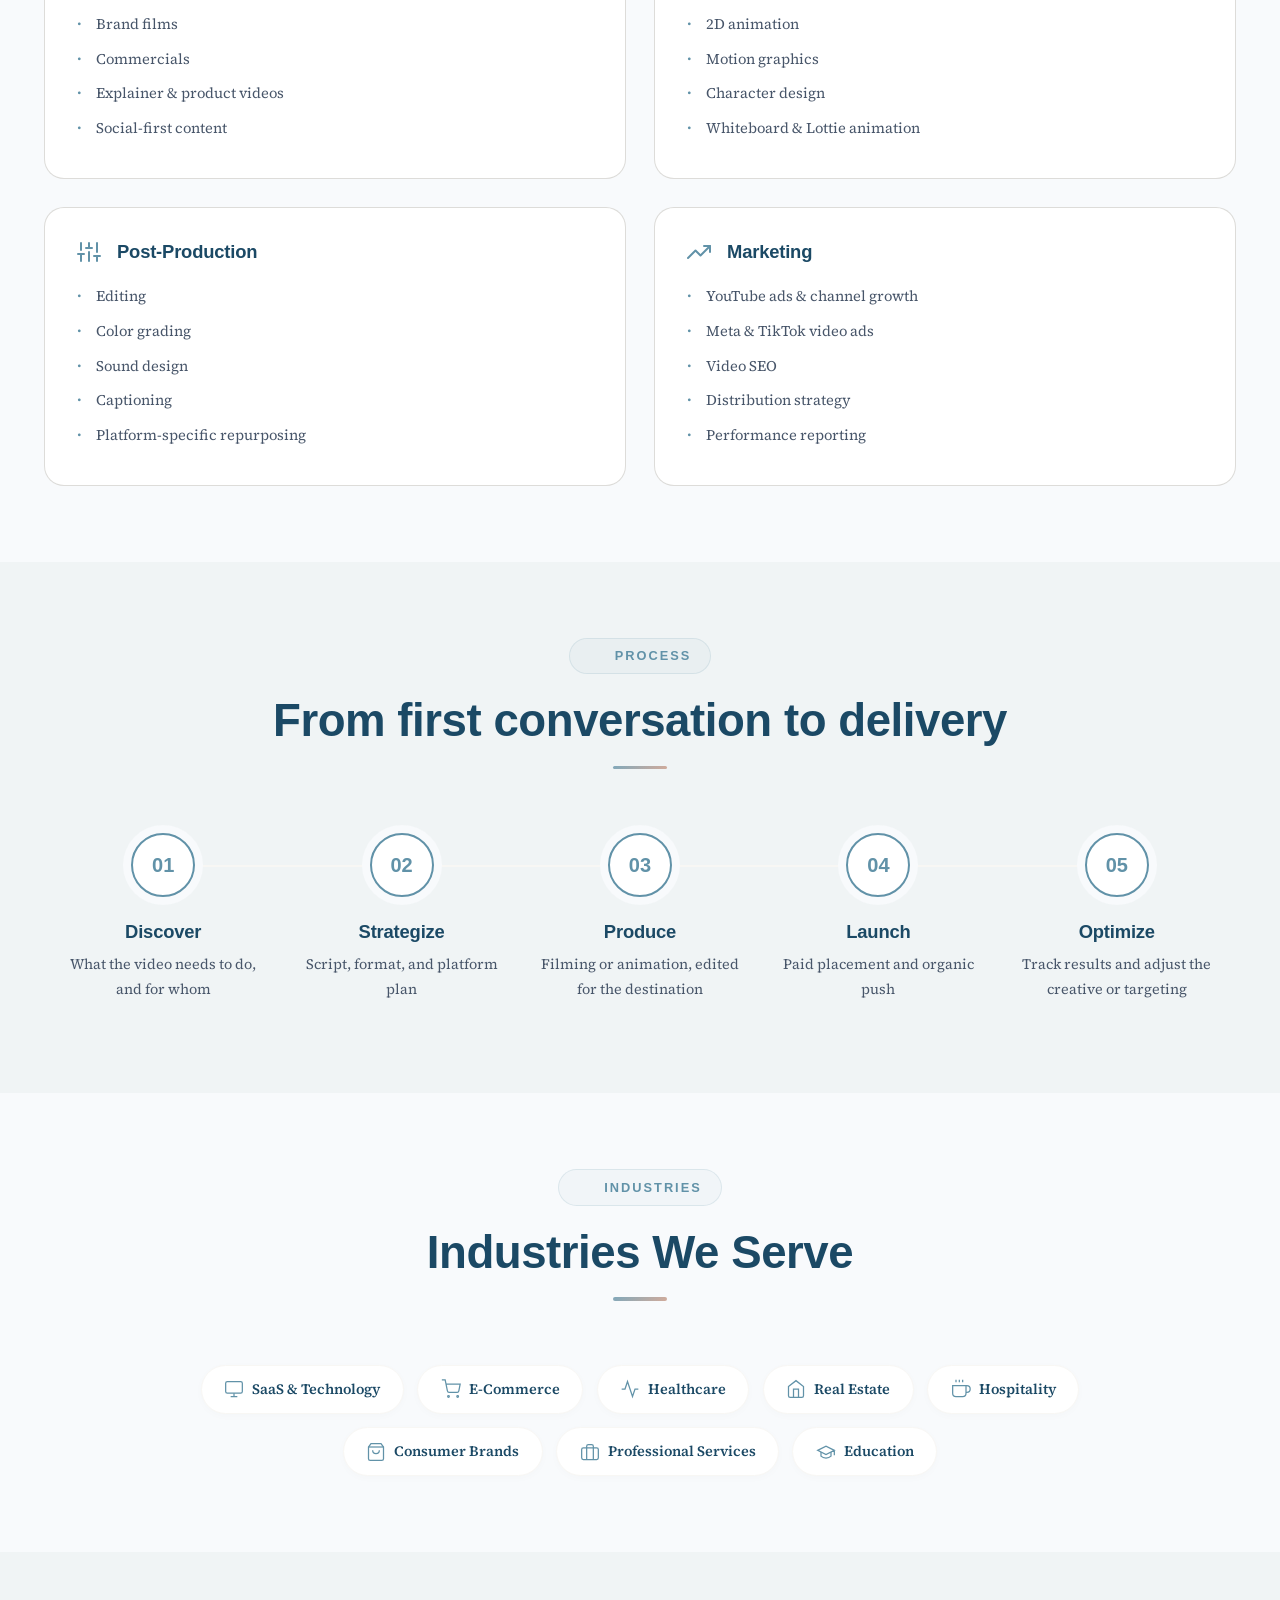
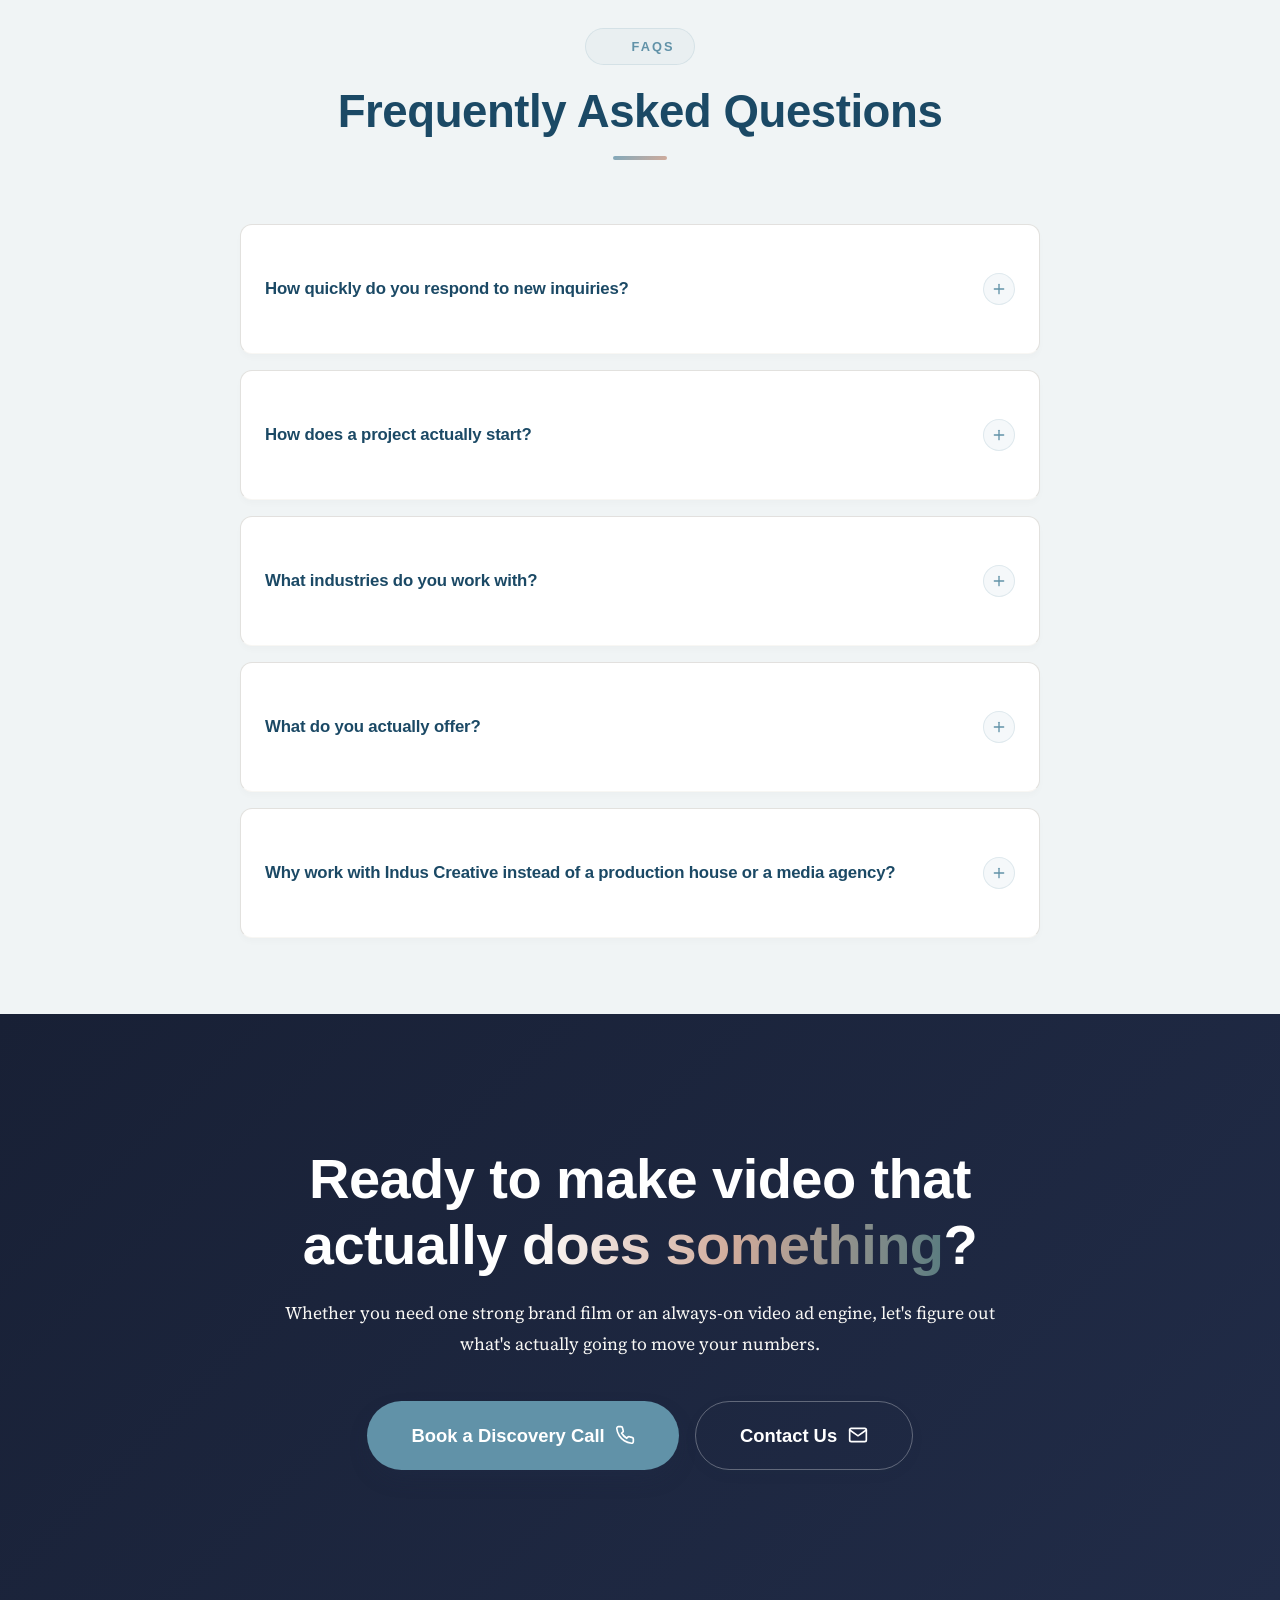
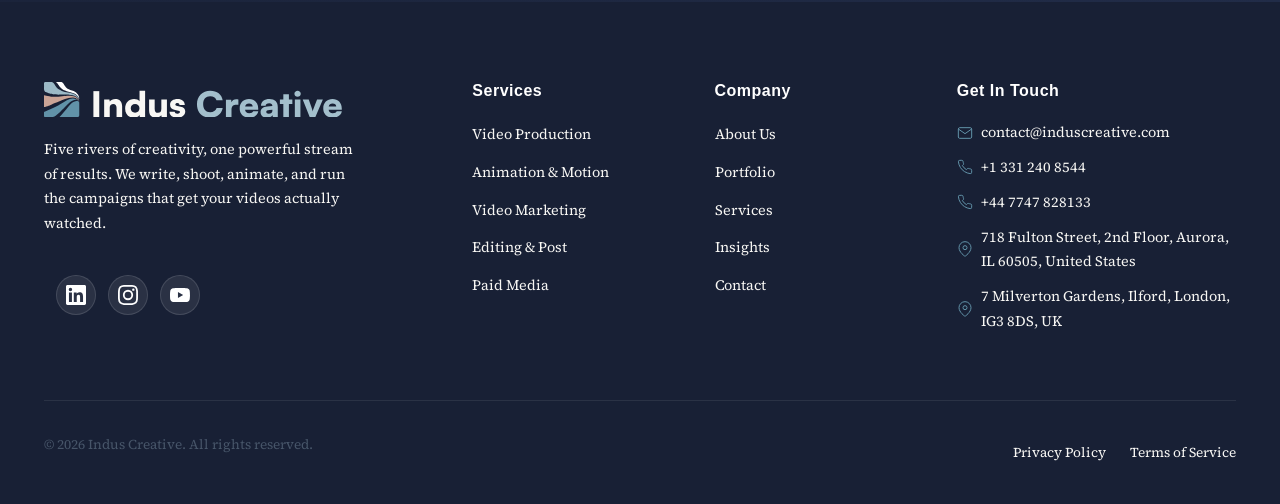
==== commit 34fda982: "Update AboutIndus.html" ====
--- a/AboutIndus.html
+++ b/AboutIndus.html
@@ -549,7 +549,7 @@
                         </li>
                         <li>
                             <svg width="16" height="16" viewBox="0 0 24 24" fill="none" stroke="currentColor" stroke-width="1.5"><path d="M21 10c0 7-9 13-9 13s-9-6-9-13a9 9 0 0 1 18 0z"/><circle cx="12" cy="10" r="3"/></svg>
-                            <a href="https://maps.app.goo.gl/wnGC9BMXFrqHFhyp6"><span>7 Milverton Gardens, Ilford, IG3 8DS, UK</span></a>
+                            <a href="https://maps.app.goo.gl/wnGC9BMXFrqHFhyp6"><span>7 Milverton Gardens, Ilford, London, IG3 8DS, UK</span></a>
                         </li>
                     </ul>
                 </div>
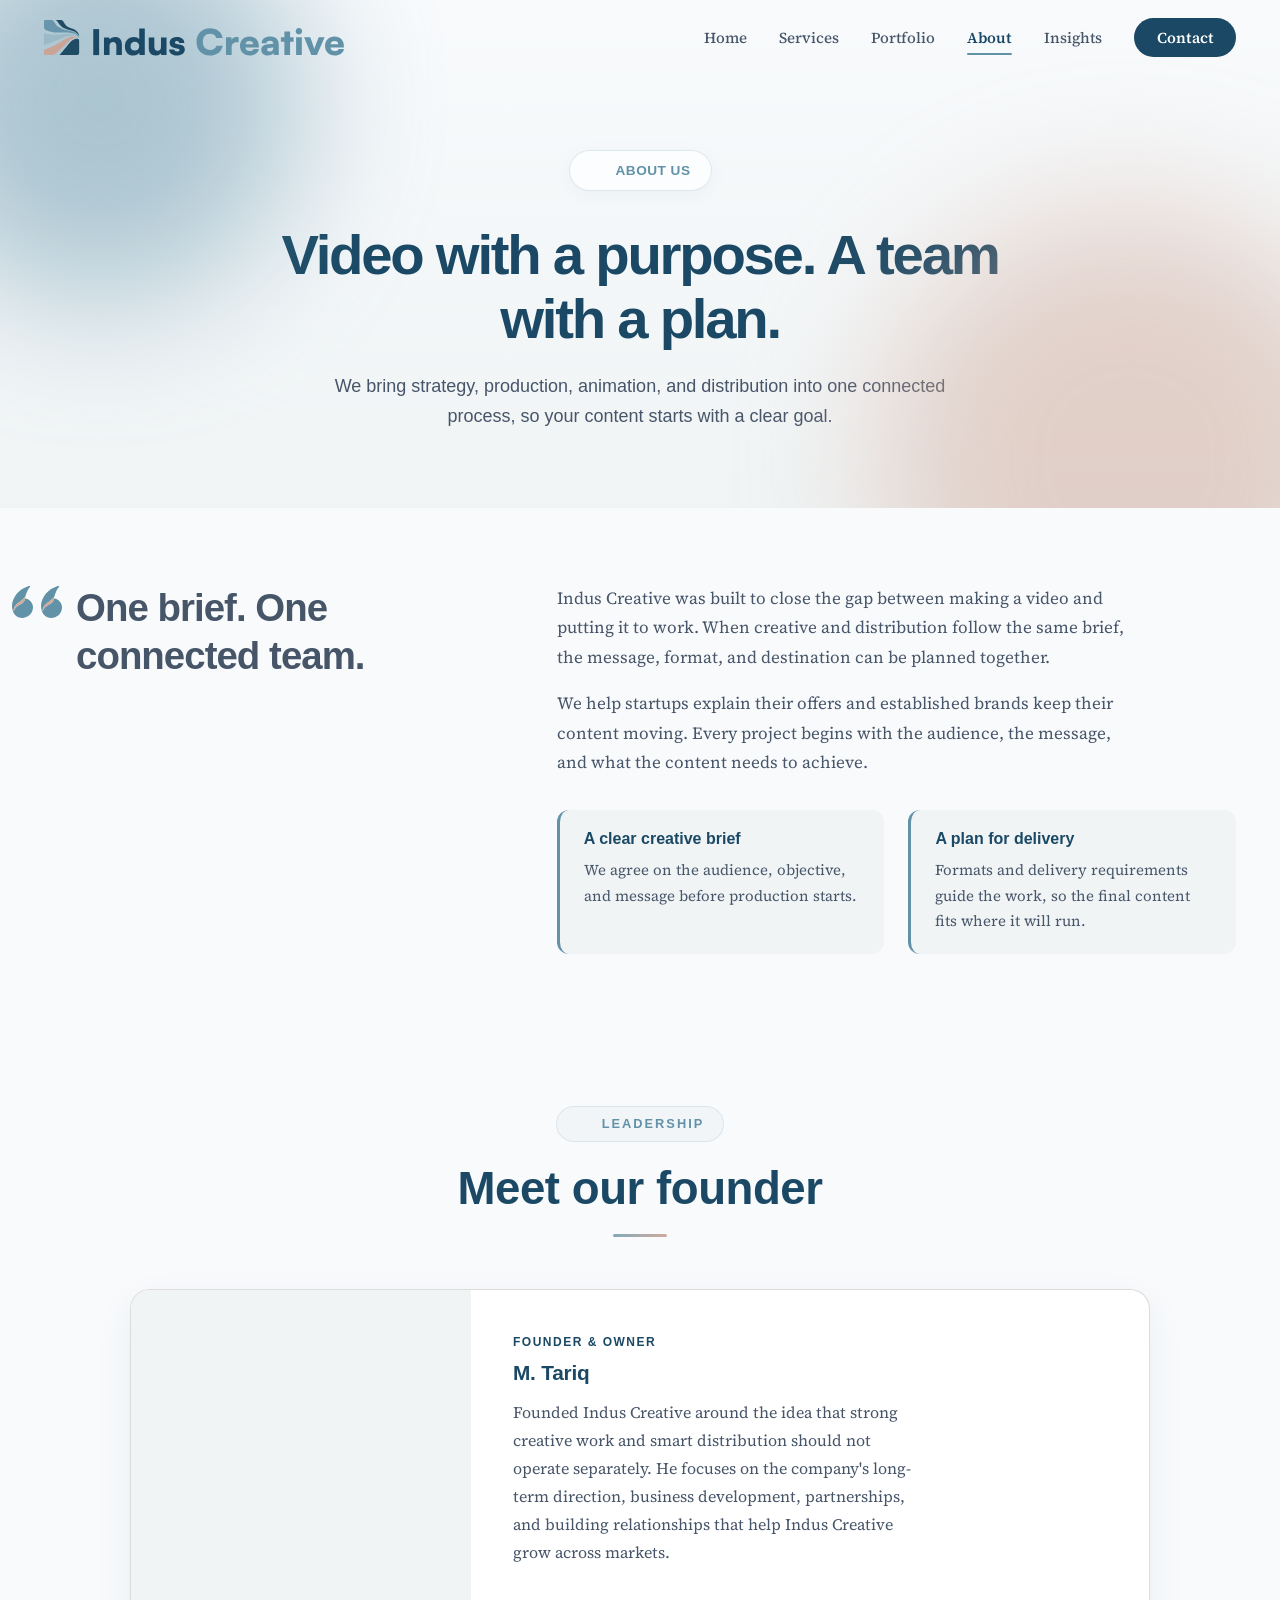
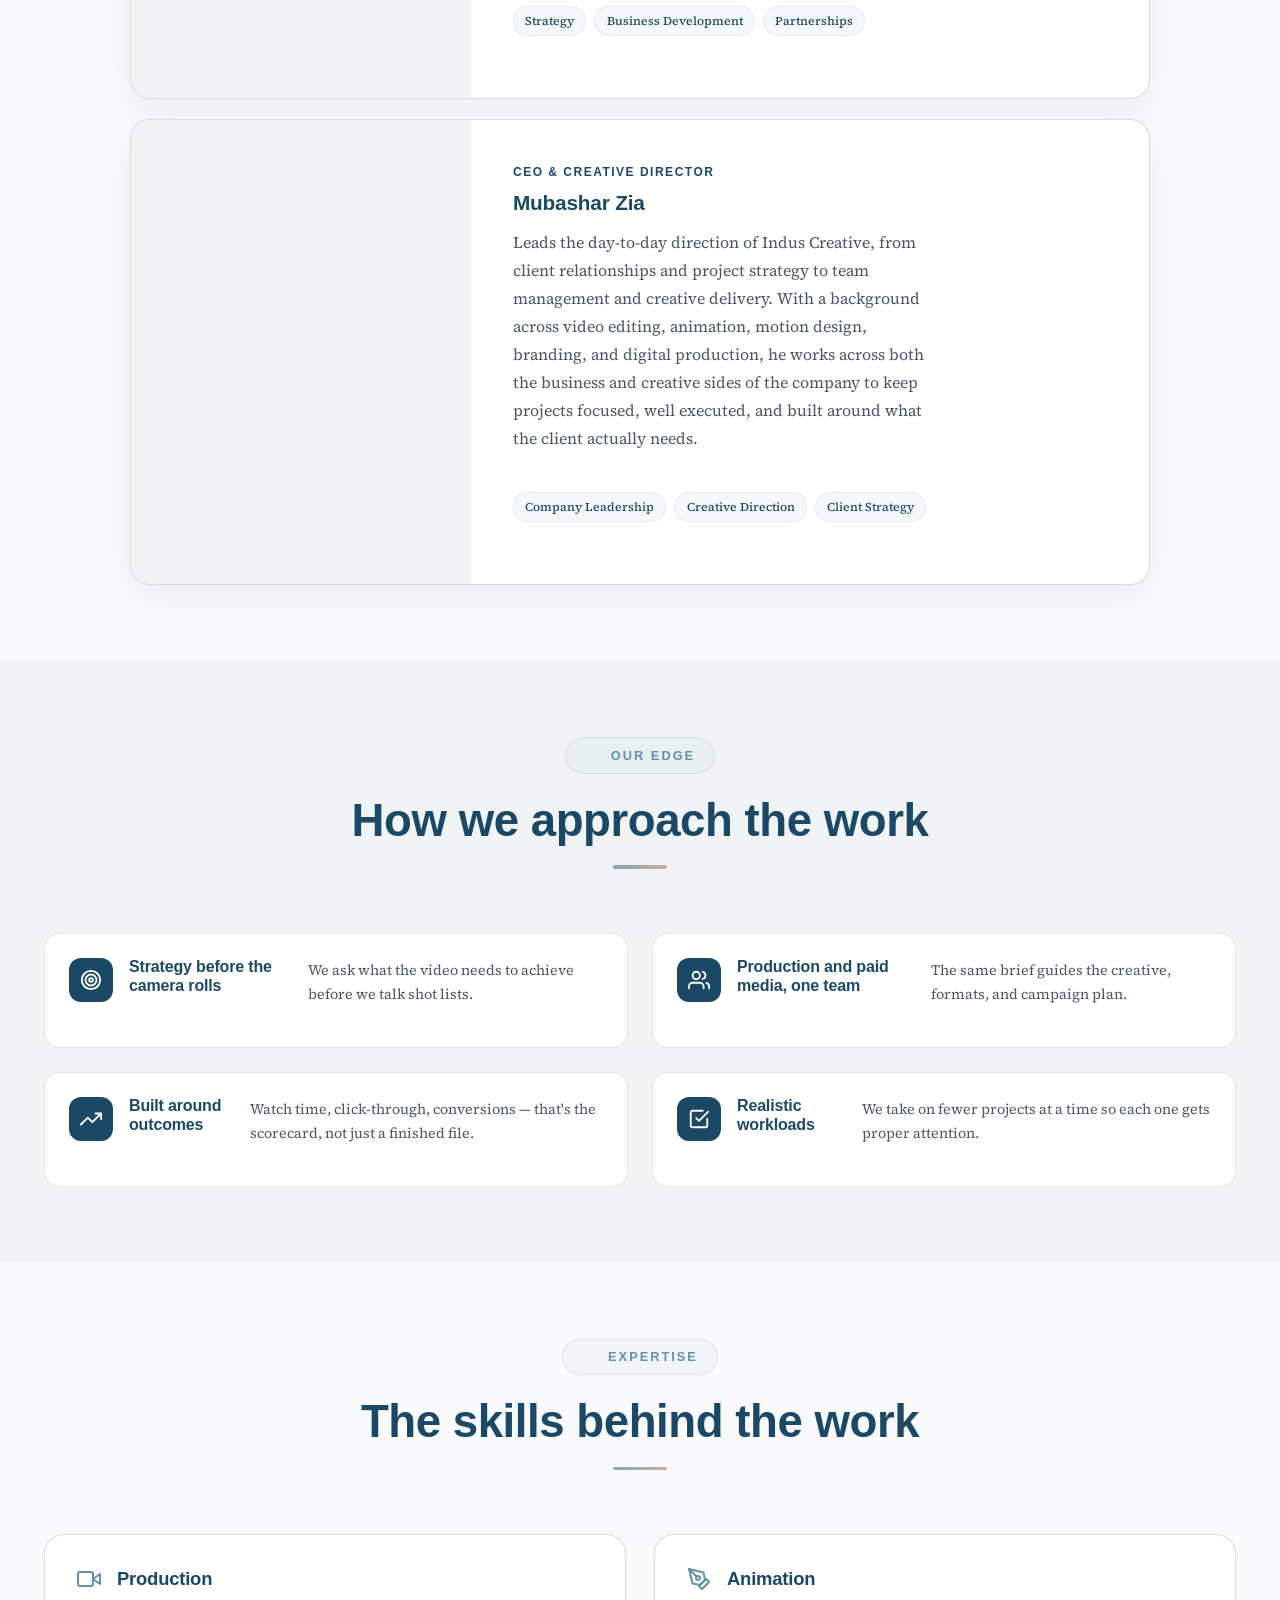
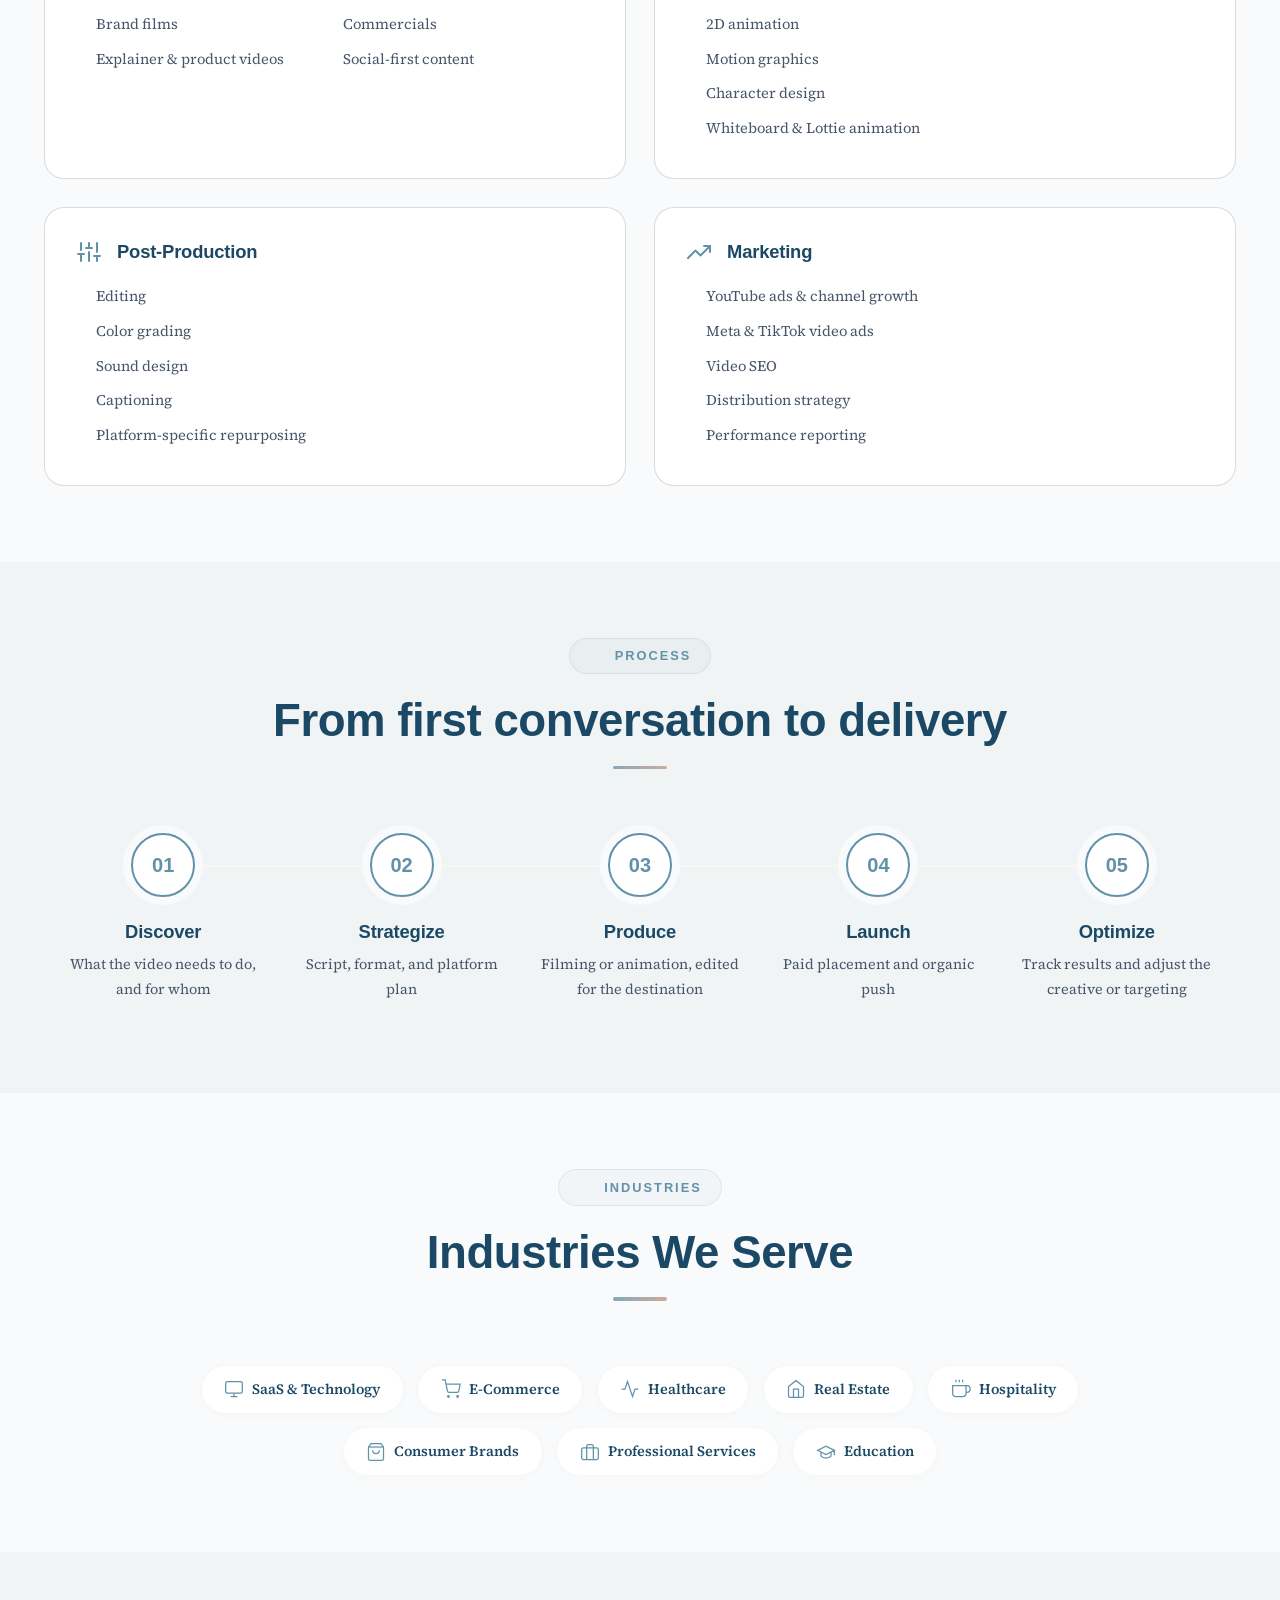
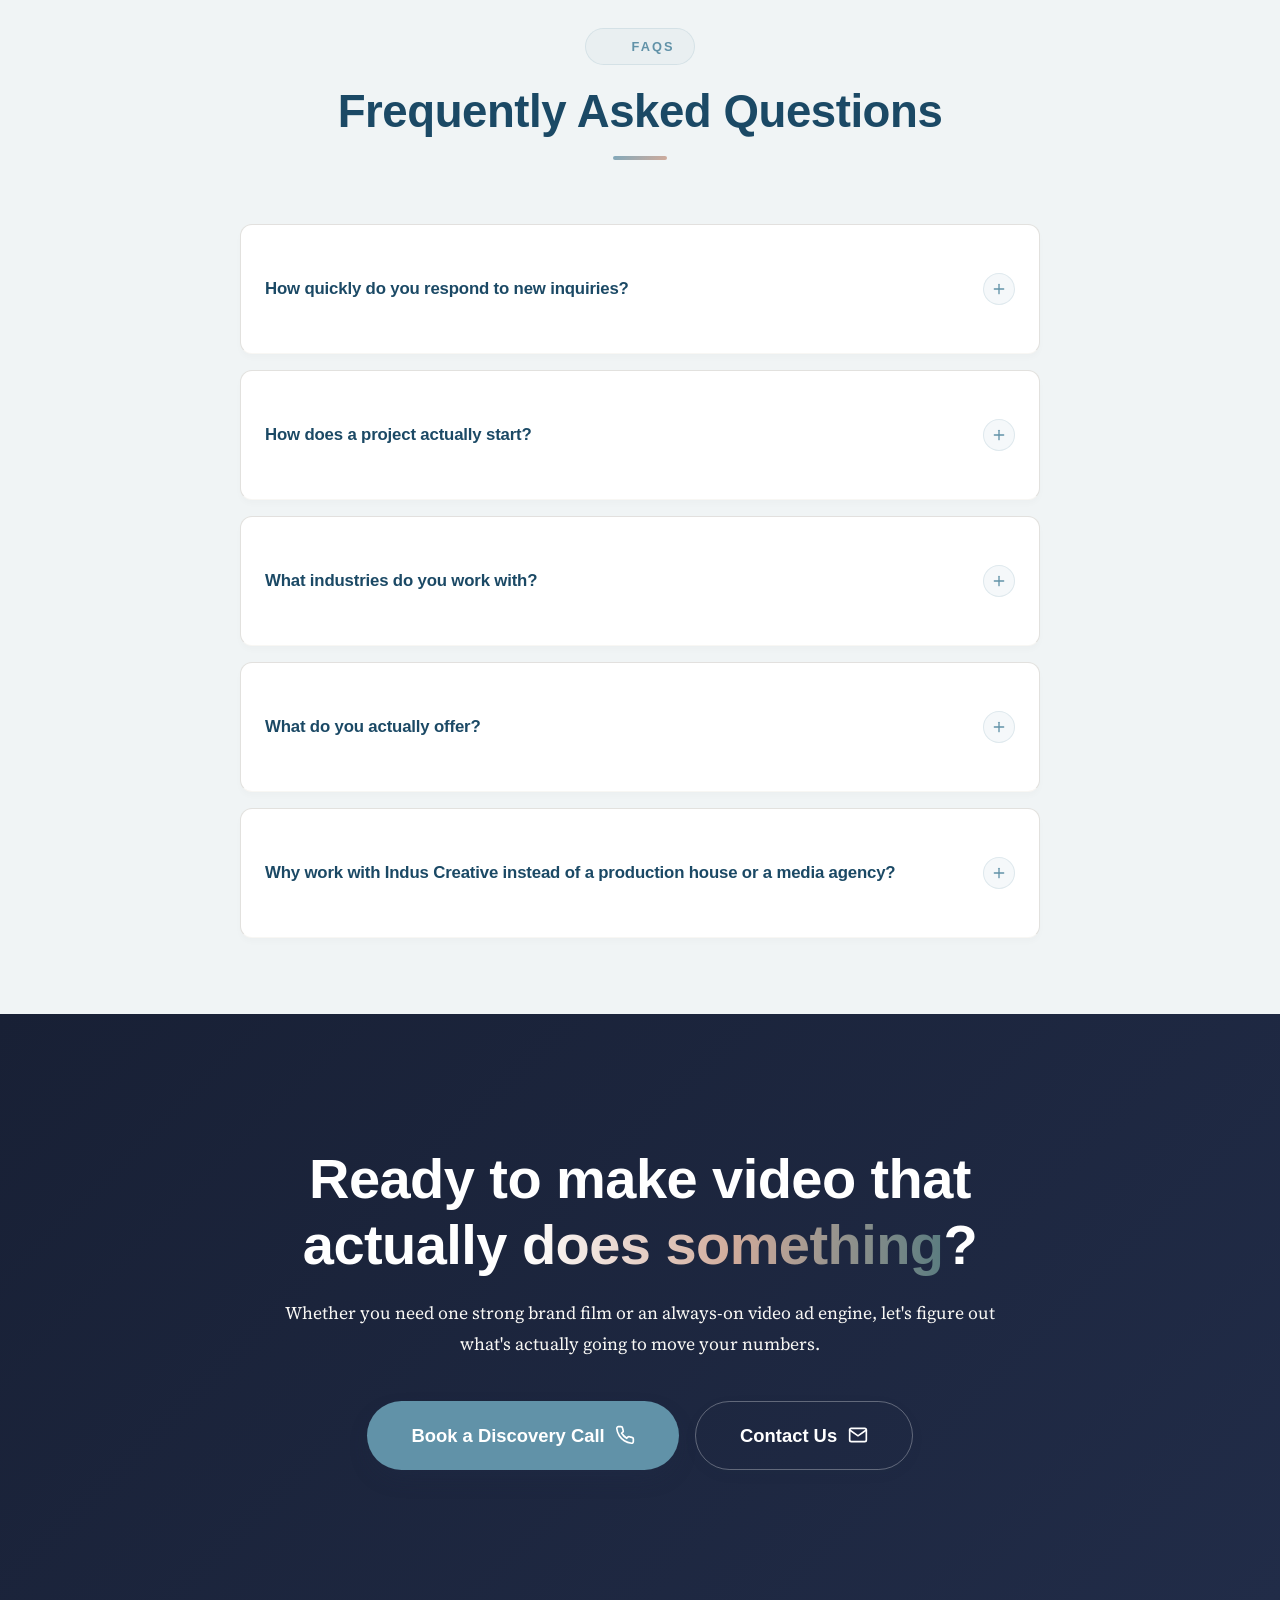
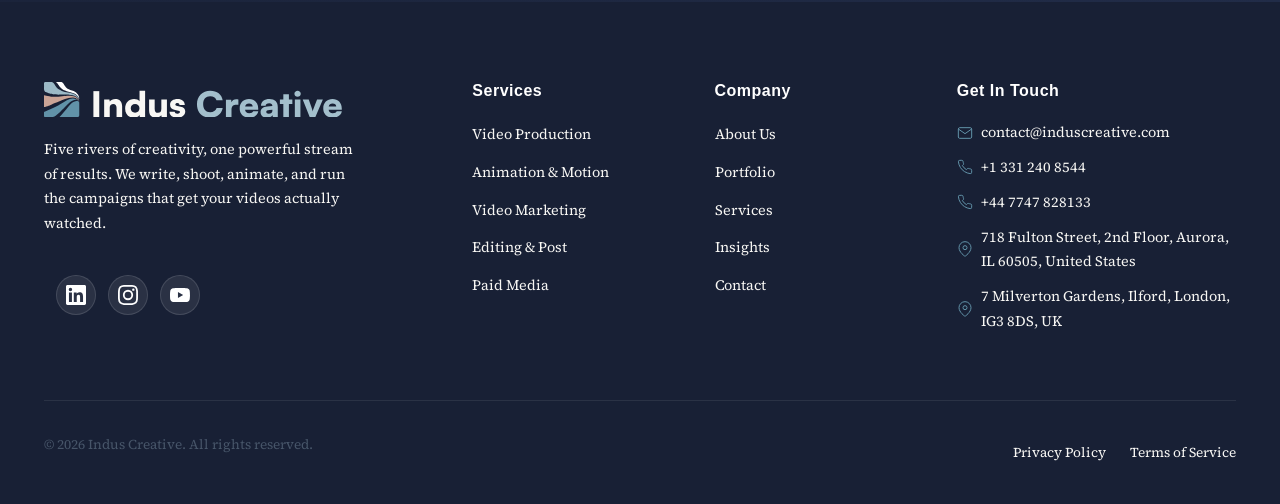
==== commit 36391887: "Update experience card list in AboutIndus.html" ====
--- a/AboutIndus.html
+++ b/AboutIndus.html
@@ -228,12 +228,16 @@
                         <svg width="24" height="24" viewBox="0 0 24 24" fill="none" stroke="currentColor" stroke-width="2" stroke-linecap="round" stroke-linejoin="round" style="color: var(--c-teal); margin-right: 0.5rem;"><path d="M23 7l-7 5 7 5V7z"/><rect x="1" y="5" width="15" height="14" rx="2" ry="2"/></svg>
                         Production
                     </h3>
+                    <div class="service-point">
                     <ul class="experience-card-list">
                         <li>Brand films</li>
+                      <li>Explainer & product videos</li>
+                    </ul>
+                    <ul class="experience-card-list">
                         <li>Commercials</li>
-                        <li>Explainer & product videos</li>
                         <li>Social-first content</li>
                     </ul>
+                    </div>  
                 </div>
                 <div class="experience-card">
                     <h3 class="experience-card-title">
@@ -545,11 +549,11 @@
                         </li>
                         <li>
                             <svg width="16" height="16" viewBox="0 0 24 24" fill="none" stroke="currentColor" stroke-width="1.5"><path d="M21 10c0 7-9 13-9 13s-9-6-9-13a9 9 0 0 1 18 0z"/><circle cx="12" cy="10" r="3"/></svg>
-                            <a href="https://maps.app.goo.gl/qP6qeZ9dmUya2Xf66"><span>718 Fulton Street, 2nd Floor, Aurora, IL 60505, United States</span></a>
+                            <a href="https://maps.app.goo.gl/qP6qeZ9dmUya2Xf66">718 Fulton Street, 2nd Floor, Aurora, IL 60505, United States</a>
                         </li>
                         <li>
                             <svg width="16" height="16" viewBox="0 0 24 24" fill="none" stroke="currentColor" stroke-width="1.5"><path d="M21 10c0 7-9 13-9 13s-9-6-9-13a9 9 0 0 1 18 0z"/><circle cx="12" cy="10" r="3"/></svg>
-                            <a href="https://maps.app.goo.gl/wnGC9BMXFrqHFhyp6"><span>7 Milverton Gardens, Ilford, London, IG3 8DS, UK</span></a>
+                            <a href="https://maps.app.goo.gl/wnGC9BMXFrqHFhyp6">7 Milverton Gardens, Ilford, London, IG3 8DS, UK</a>
                         </li>
                     </ul>
                 </div>
--- a/style.css
+++ b/style.css
@@ -361,7 +361,7 @@
             color: rgba(129, 168, 186, 0.2);
             position: absolute;
             top: -4rem;
-            left: -1rem;
+            left: -2rem;
             line-height: 1;
             font-family: serif;
         }
@@ -1505,7 +1505,7 @@
   position: relative;
 }
 .service-list li::before {
-  content: '→';
+  content: url("https://t0mcq6mtlpjkioym.public.blob.vercel-storage.com/asset-6%20%281%29.svg");
   position: absolute;
   left: 0;
   color: var(--c-teal);
@@ -2625,7 +2625,7 @@
   padding-left: 1.2rem;
 }
 .experience-card-list li::before {
-  content: '·';
+  content: url("https://t0mcq6mtlpjkioym.public.blob.vercel-storage.com/asset-6%20%281%29.svg");
   position: absolute;
   left: 0;
   color: var(--c-teal);
@@ -2636,13 +2636,40 @@
   border-color: var(--c-teal);
   box-shadow: 0 16px 36px rgba(33,44,72,0.08);
 }
-
+.card{
+    display: flex;
+    align-items: center;
+    gap: 30px;
+}
+.card-content{
+   width: 80%;
+}
+.service-point{
+   display: flex;
+   gap: 40px;
+}
+.difference{
+    display: flex;
+    align-items: center;
+    gap: 10px;
+}
+        @media (max-width: 768px) {
+           .card{
+              display: flex;
+              flex-direction: column;  
+              gap: 30px;
+              align-items: flex-start;
+}
+           .card-content{
+               width: 100%;
+}
+        }
 /* ══════════════════════════════════════════════════════════════════════════
    RESPONSIVE
    ══════════════════════════════════════════════════════════════════════════ */
 
 /* Tablet */
-@media (max-width: 1024px) {
+        @media (max-width: 768px) {
   :root { --section-py: 85px; }
 
   .why-us-grid { grid-template-columns: repeat(2, 1fr); }
@@ -2746,7 +2773,6 @@
 .ic-brand .section-tag{display:inline-flex;align-items:center;gap:9px;}
 .ic-brand .section-tag::before{content:"";flex:0 0 17px;width:17px;height:17px;background:url('https://t0mcq6mtlpjkioym.public.blob.vercel-storage.com/asset-6.svg') center/contain no-repeat;}
 .ic-brand .why-us{position:relative;}
-.ic-brand .why-us::before{content:"";pointer-events:none;position:absolute;top:135px;left:26px;width:32px;height:95px;background:url('https://t0mcq6mtlpjkioym.public.blob.vercel-storage.com/asset-3.svg') center/contain no-repeat;opacity:.7;}
 .ic-brand .process{position:relative;overflow:hidden;}
 .ic-brand .process::before{content:"";pointer-events:none;position:absolute;right:-45px;top:12px;width:350px;aspect-ratio:742/321;background:url('https://t0mcq6mtlpjkioym.public.blob.vercel-storage.com/asset-5.svg') center/contain no-repeat;opacity:.18;mask-image:radial-gradient(ellipse at 95% 20%,#000,transparent 75%);z-index:0;}
 .ic-brand .process>.container{position:relative;z-index:1;}
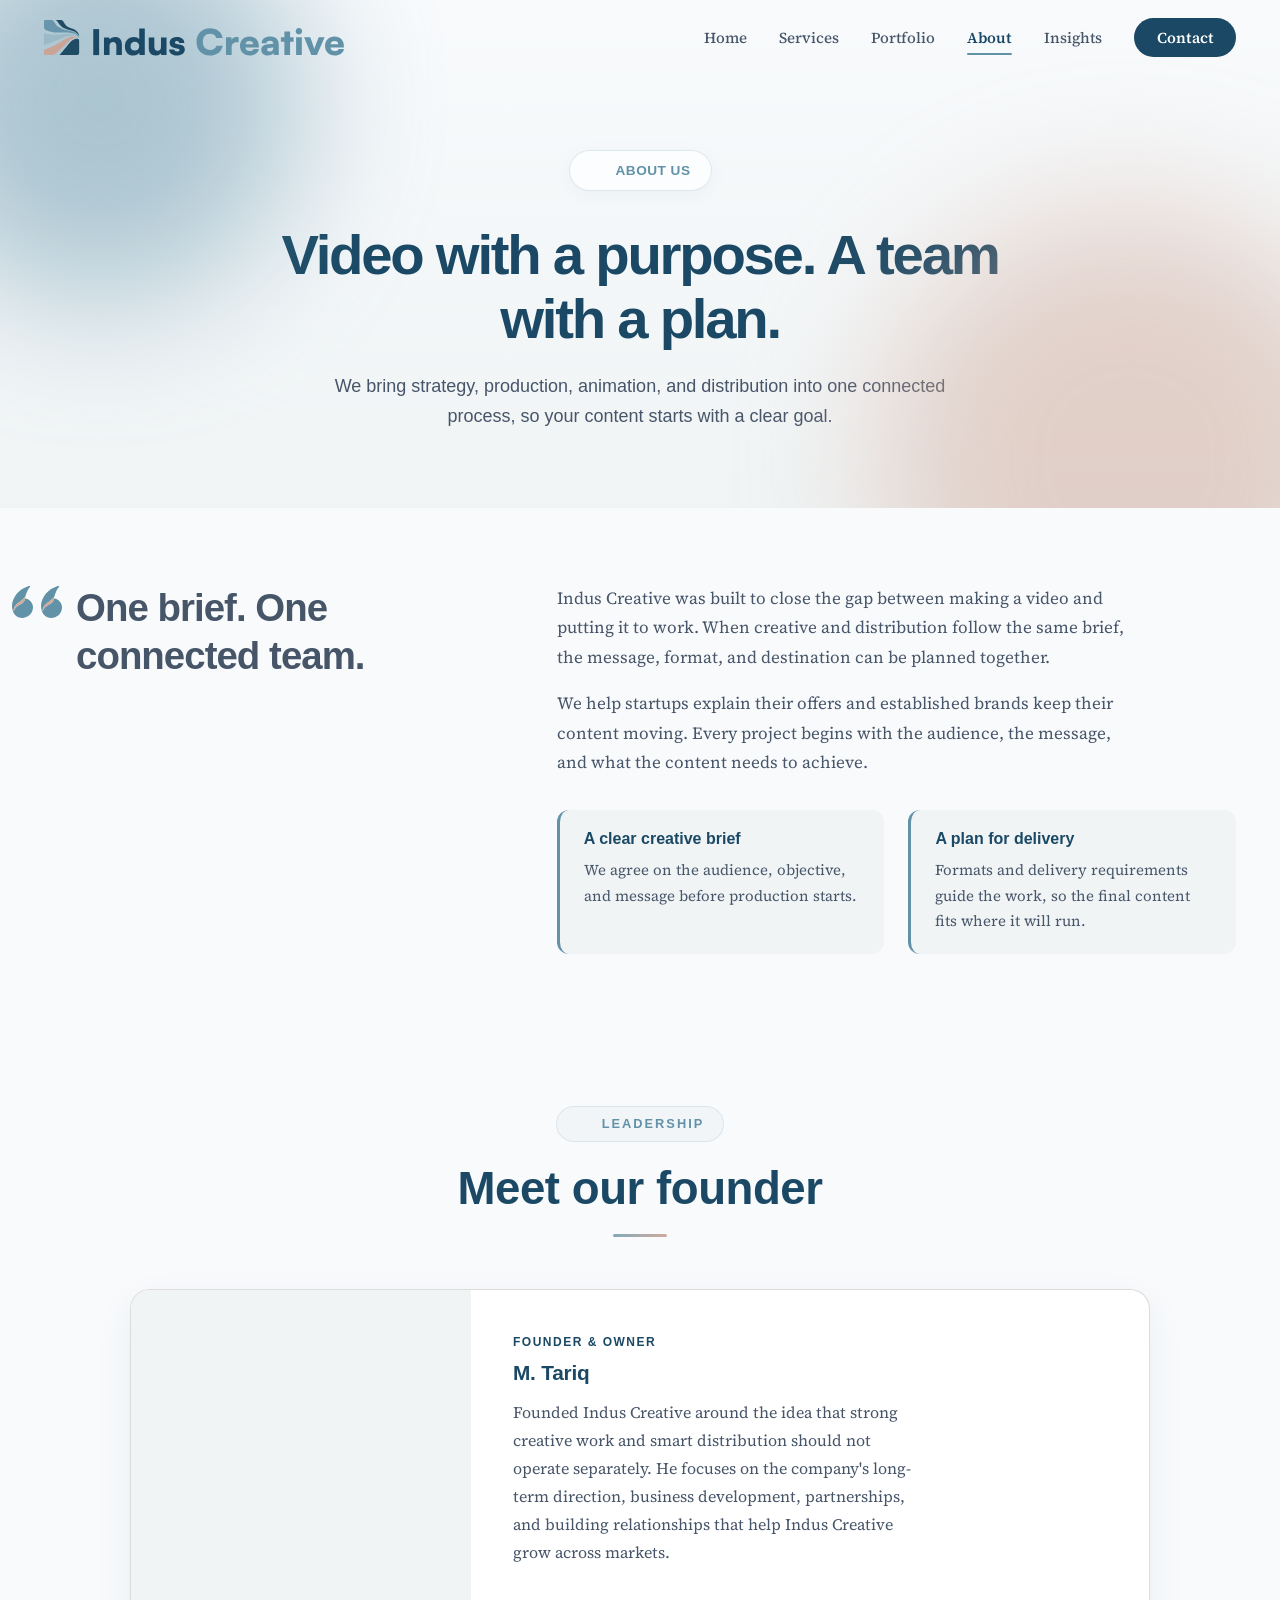
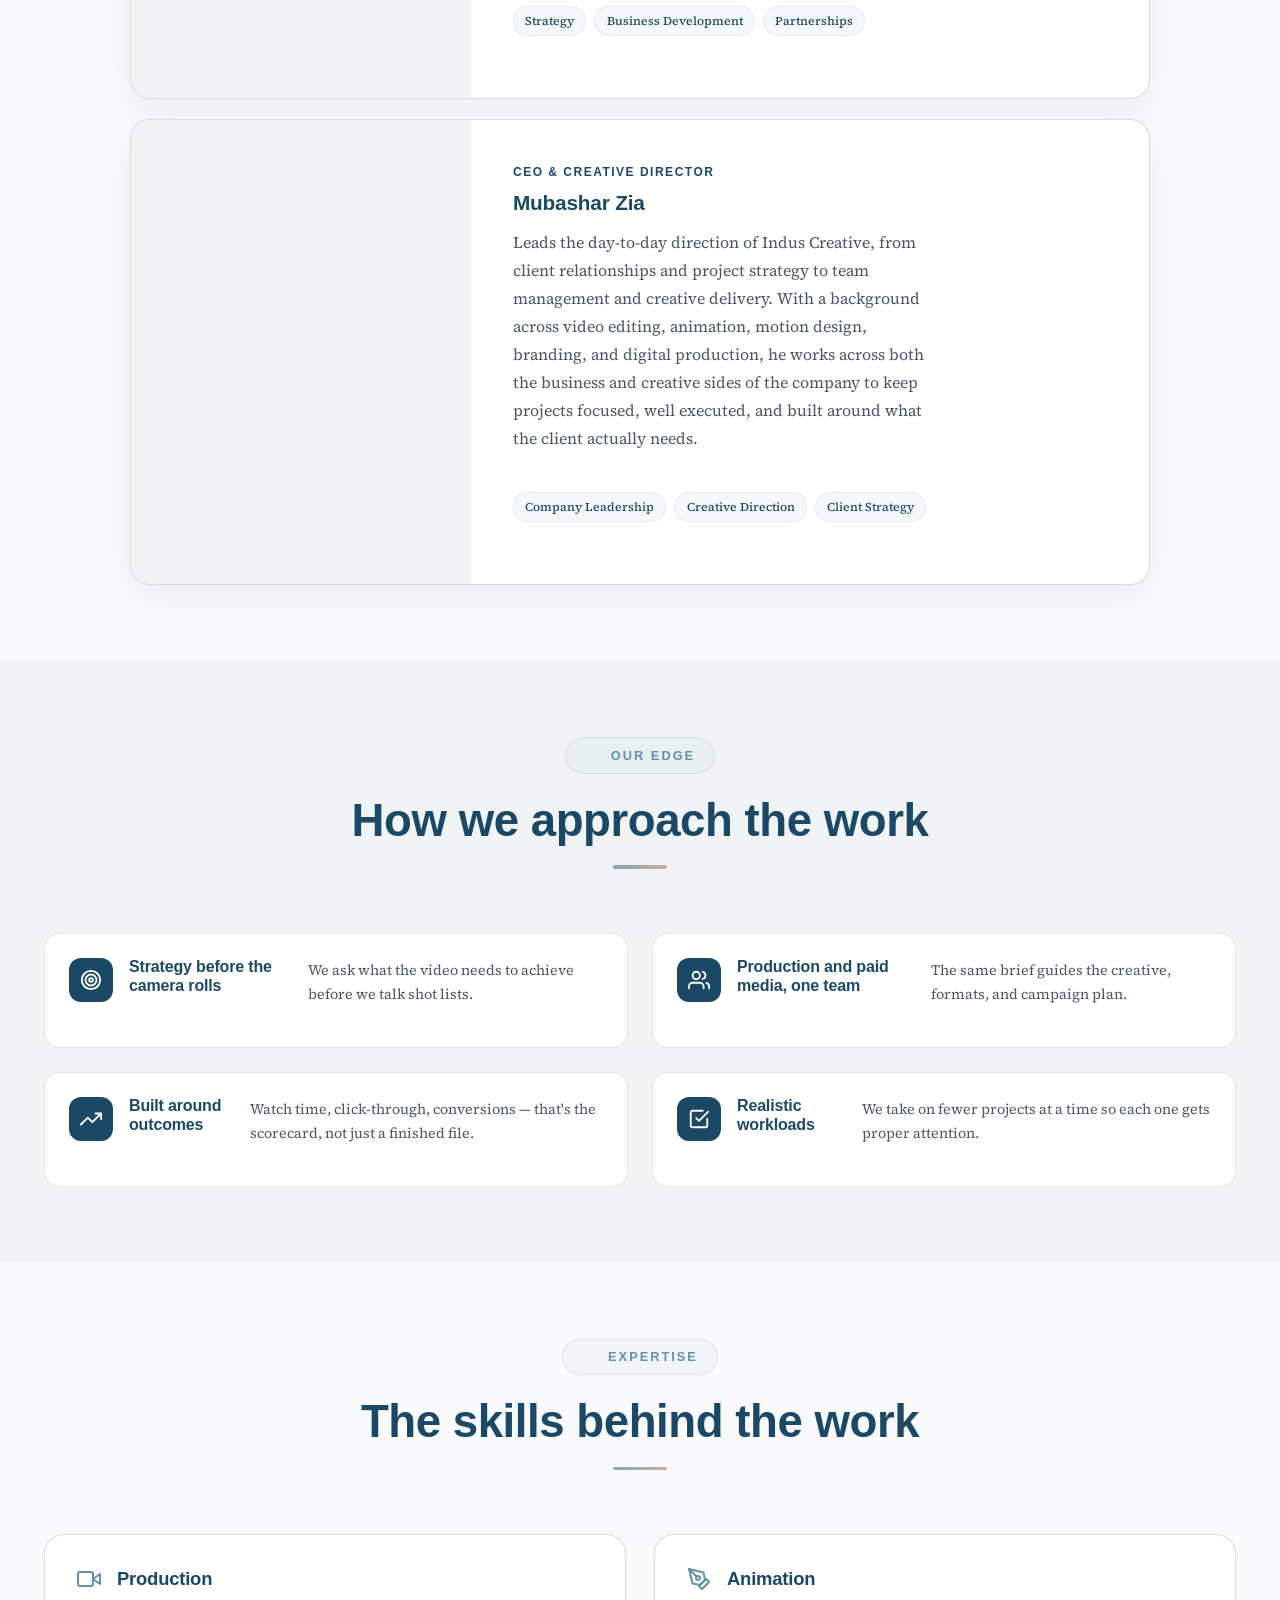
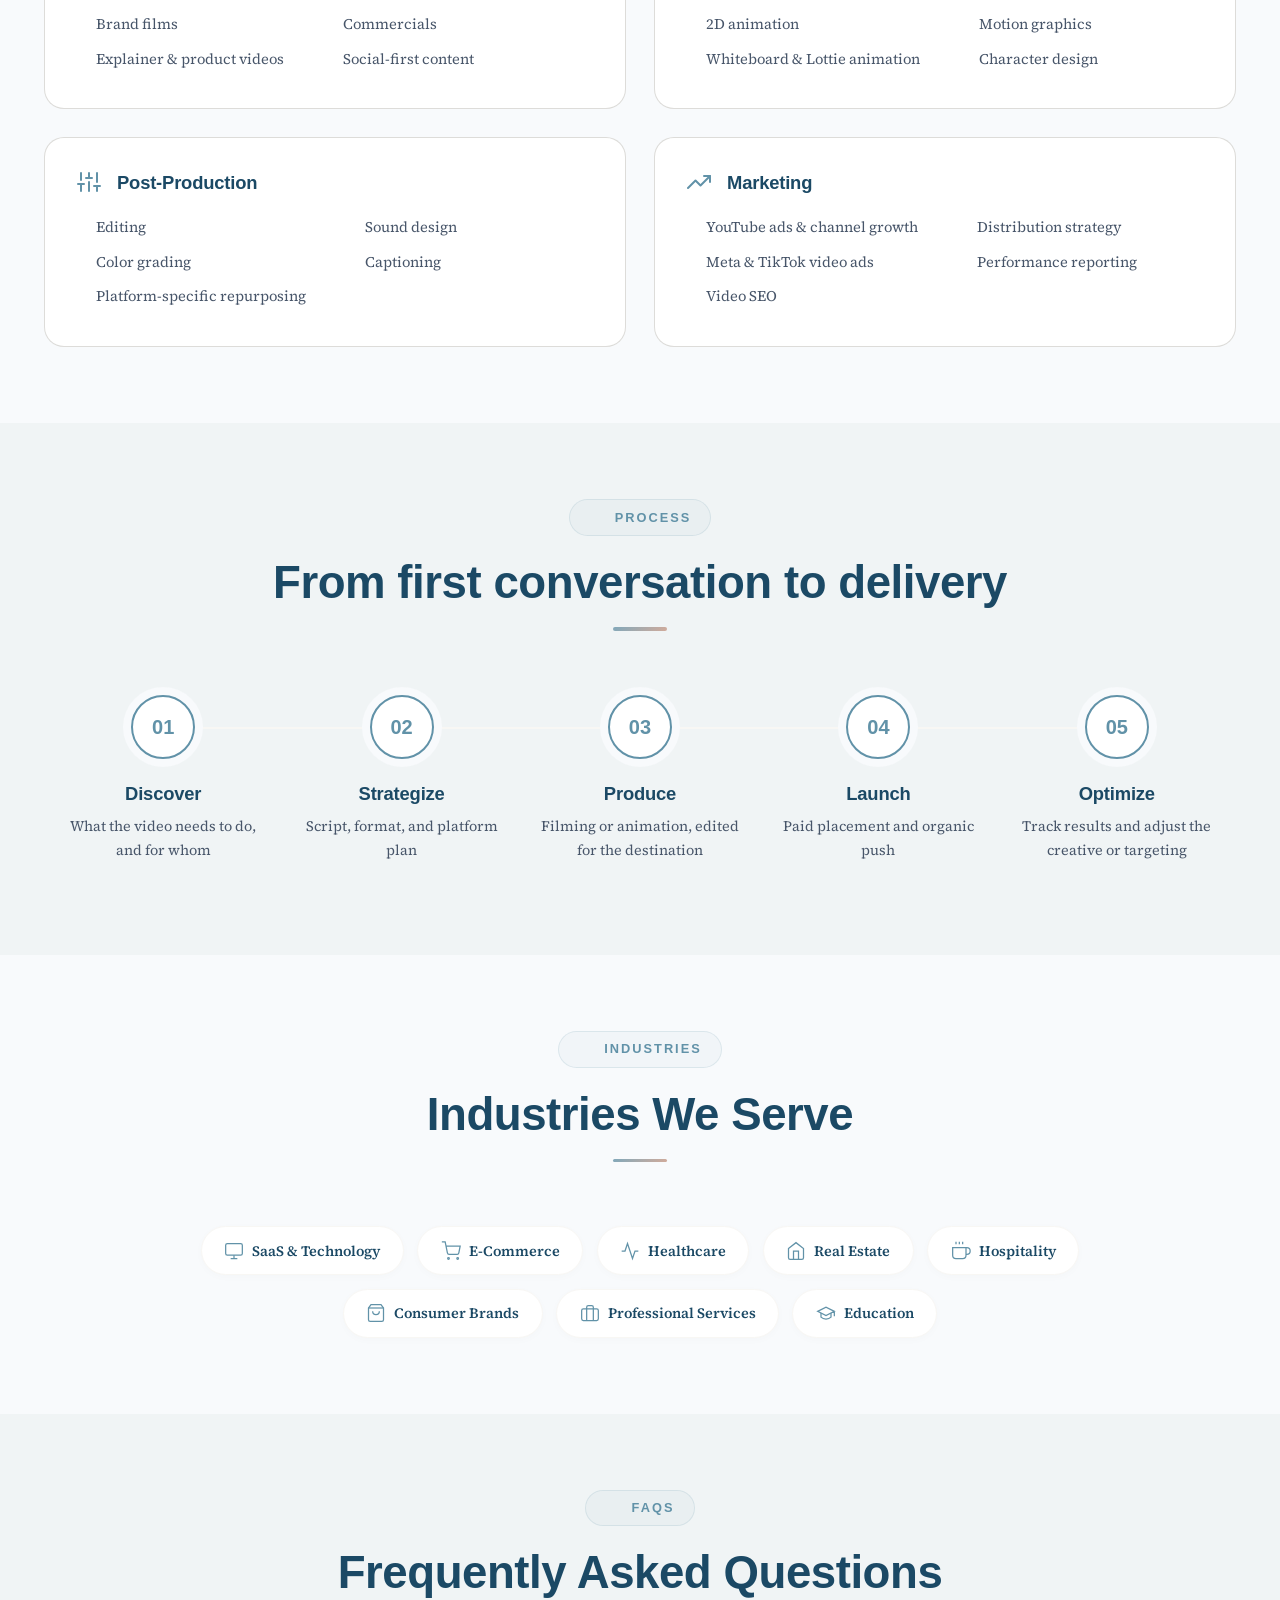
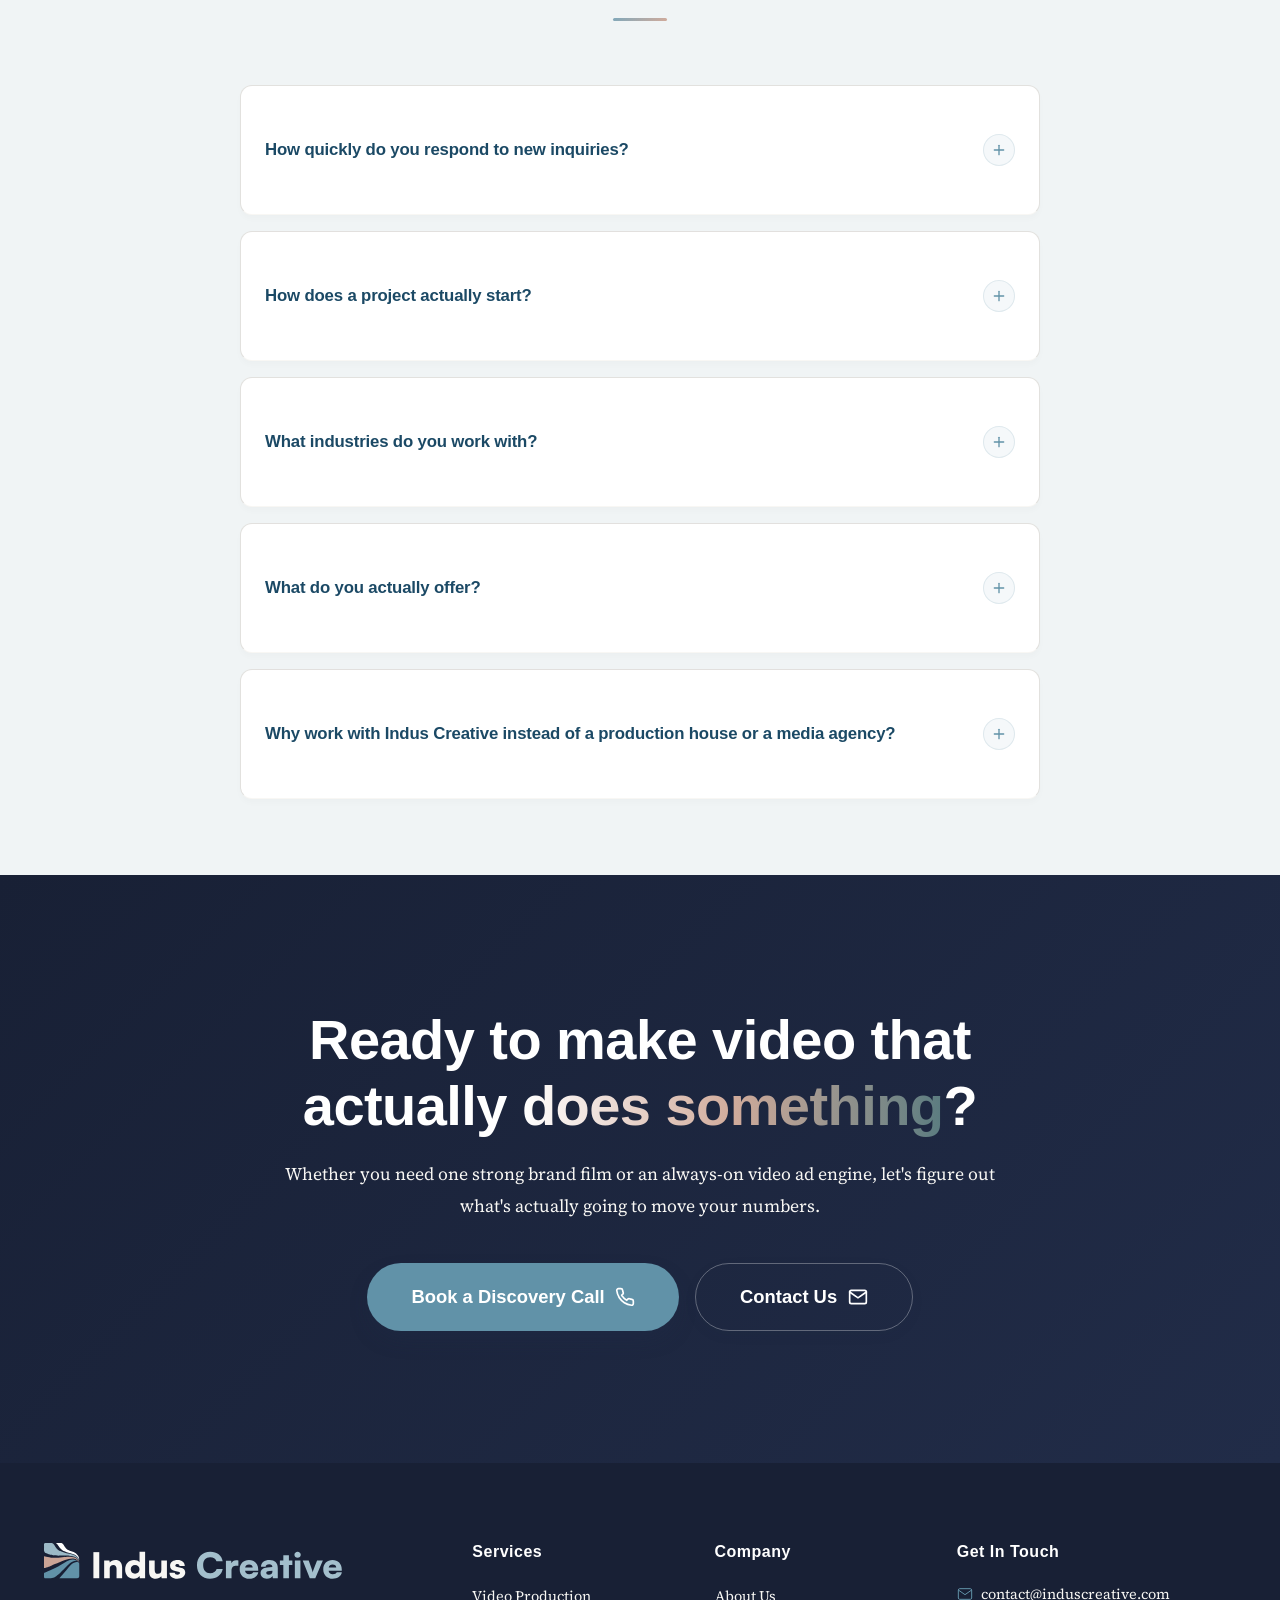
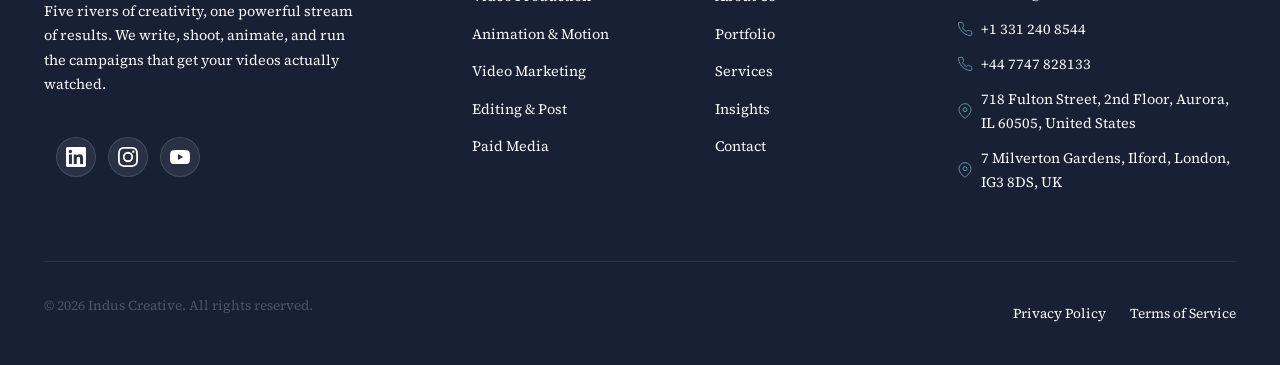
==== commit 12fef365: "Update experience cards with new services" ====
--- a/AboutIndus.html
+++ b/AboutIndus.html
@@ -244,38 +244,50 @@
                         <svg width="24" height="24" viewBox="0 0 24 24" fill="none" stroke="currentColor" stroke-width="2" stroke-linecap="round" stroke-linejoin="round" style="color: var(--c-teal); margin-right: 0.5rem;"><path d="M12 19l7-7 3 3-7 7-3-3z"/><path d="M18 13l-1.5-7.5L2 2l3.5 14.5L13 18l5-5z"/><path d="M2 2l7.586 7.586"/><circle cx="11" cy="11" r="2"/></svg>
                         Animation
                     </h3>
+                    <div class="service-point">
                     <ul class="experience-card-list">
                         <li>2D animation</li>
+                        <li>Whiteboard & Lottie animation</li>
+                    </ul>
+                    <ul class="experience-card-list">
                         <li>Motion graphics</li>
                         <li>Character design</li>
-                        <li>Whiteboard & Lottie animation</li>
-                    </ul>
+                    </ul>
+                        </div>
                 </div>
                 <div class="experience-card">
                     <h3 class="experience-card-title">
                         <svg width="24" height="24" viewBox="0 0 24 24" fill="none" stroke="currentColor" stroke-width="2" stroke-linecap="round" stroke-linejoin="round" style="color: var(--c-teal); margin-right: 0.5rem;"><line x1="4" y1="21" x2="4" y2="14"/><line x1="4" y1="10" x2="4" y2="3"/><line x1="12" y1="21" x2="12" y2="12"/><line x1="12" y1="8" x2="12" y2="3"/><line x1="20" y1="21" x2="20" y2="16"/><line x1="20" y1="12" x2="20" y2="3"/><line x1="1" y1="14" x2="7" y2="14"/><line x1="9" y1="8" x2="15" y2="8"/><line x1="17" y1="16" x2="23" y2="16"/></svg>
                         Post-Production
                     </h3>
+                    <div class="service-point">
                     <ul class="experience-card-list">
                         <li>Editing</li>
                         <li>Color grading</li>
+                        <li>Platform-specific repurposing</li>
+                    </ul>
+                    <ul class="experience-card-list">
                         <li>Sound design</li>
                         <li>Captioning</li>
-                        <li>Platform-specific repurposing</li>
-                    </ul>
+                    </ul>
+                        </div>
                 </div>
                 <div class="experience-card">
                     <h3 class="experience-card-title">
                         <svg width="24" height="24" viewBox="0 0 24 24" fill="none" stroke="currentColor" stroke-width="2" stroke-linecap="round" stroke-linejoin="round" style="color: var(--c-teal); margin-right: 0.5rem;"><polyline points="23 6 13.5 15.5 8.5 10.5 1 18"/><polyline points="17 6 23 6 23 12"/></svg>
                         Marketing
                     </h3>
+                     <div class="service-point">
                     <ul class="experience-card-list">
                         <li>YouTube ads & channel growth</li>
                         <li>Meta & TikTok video ads</li>
                         <li>Video SEO</li>
+                    </ul>
+                    <ul class="experience-card-list">
                         <li>Distribution strategy</li>
                         <li>Performance reporting</li>
                     </ul>
+                         </div>
                 </div>
             </div>
         </div>
